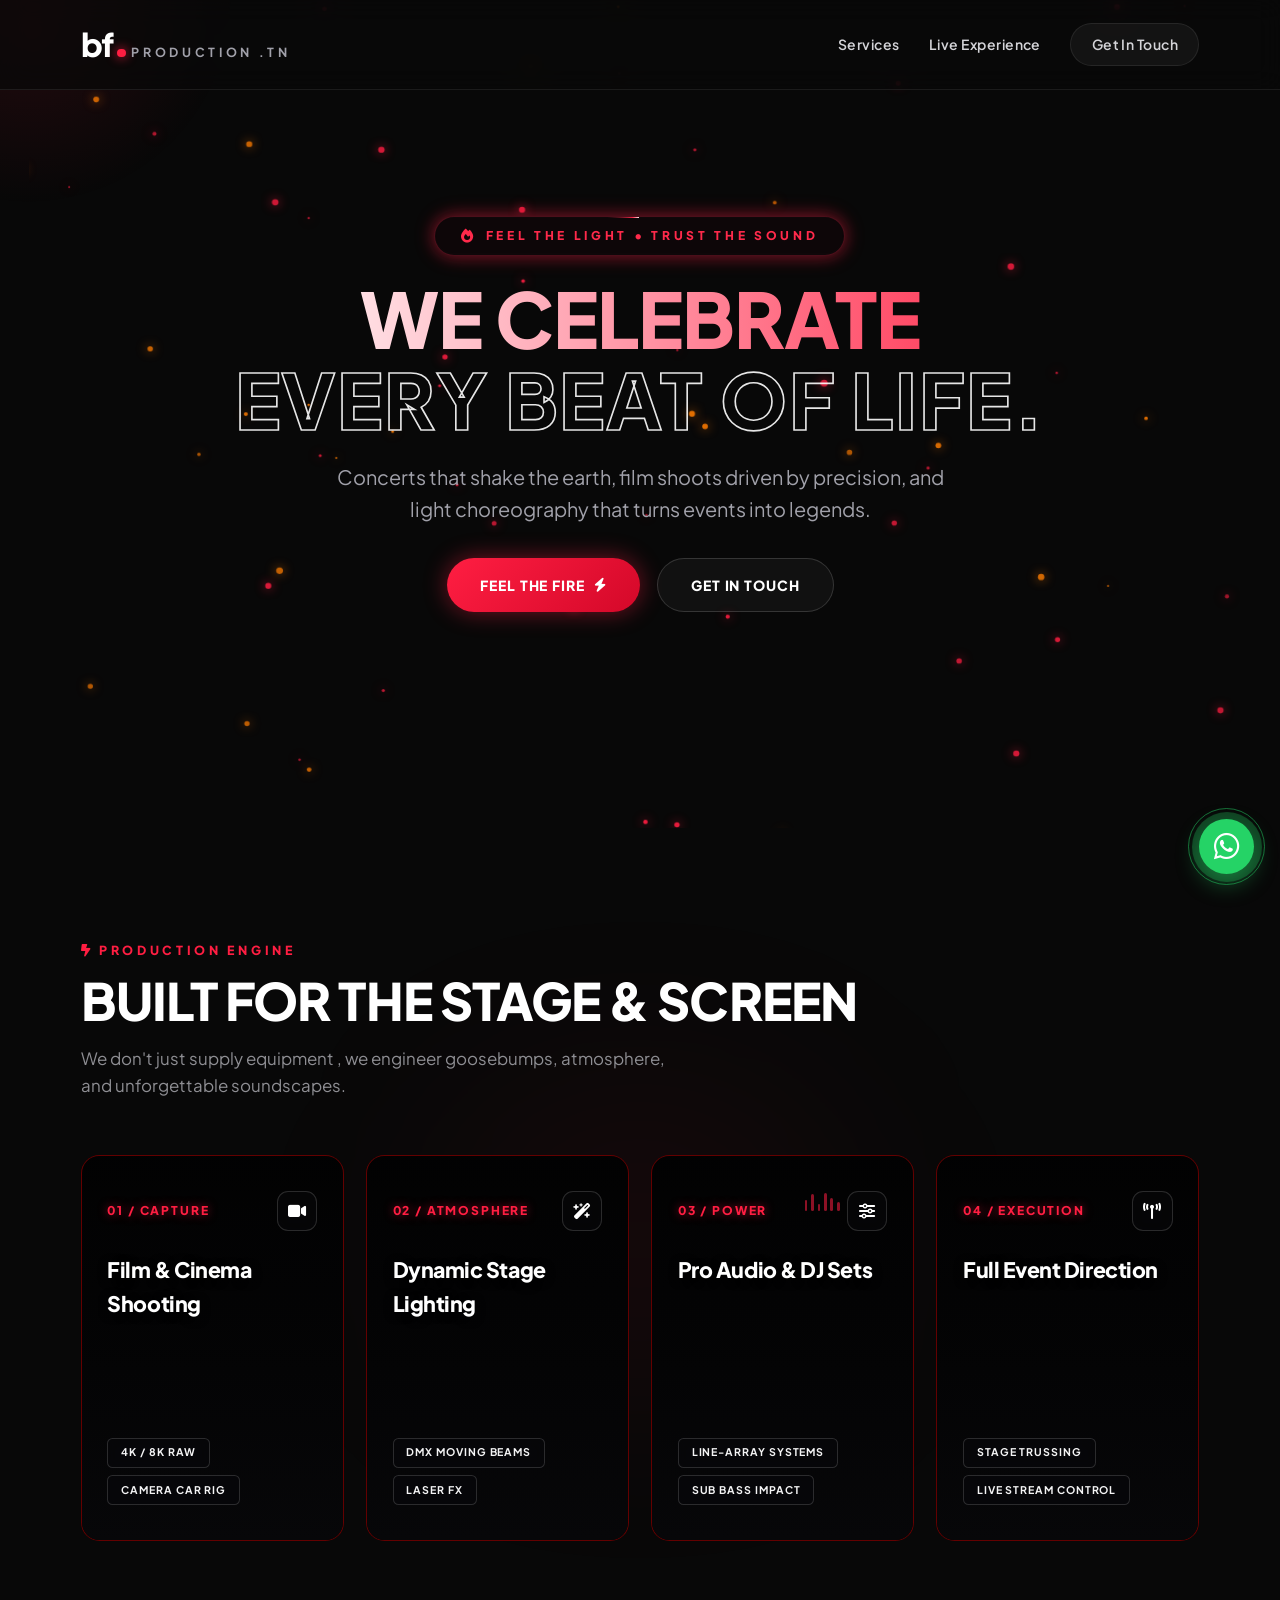
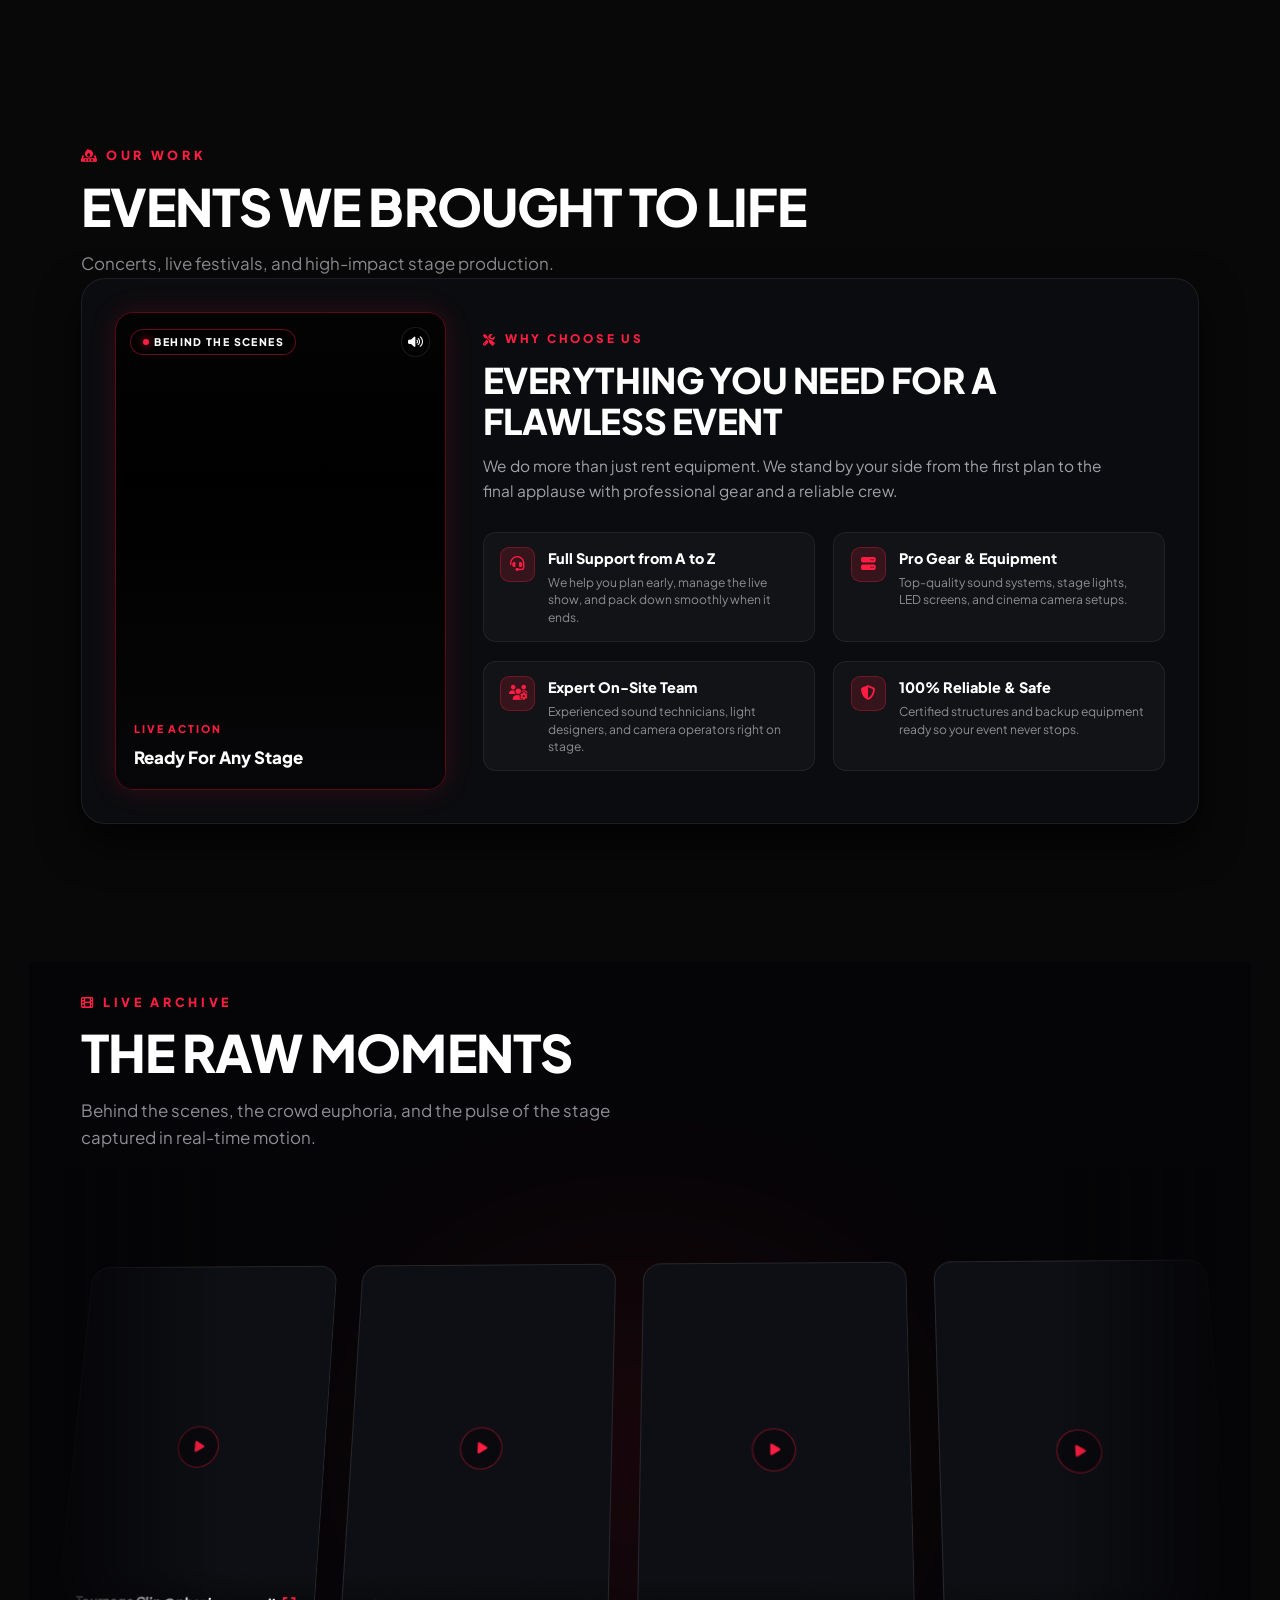
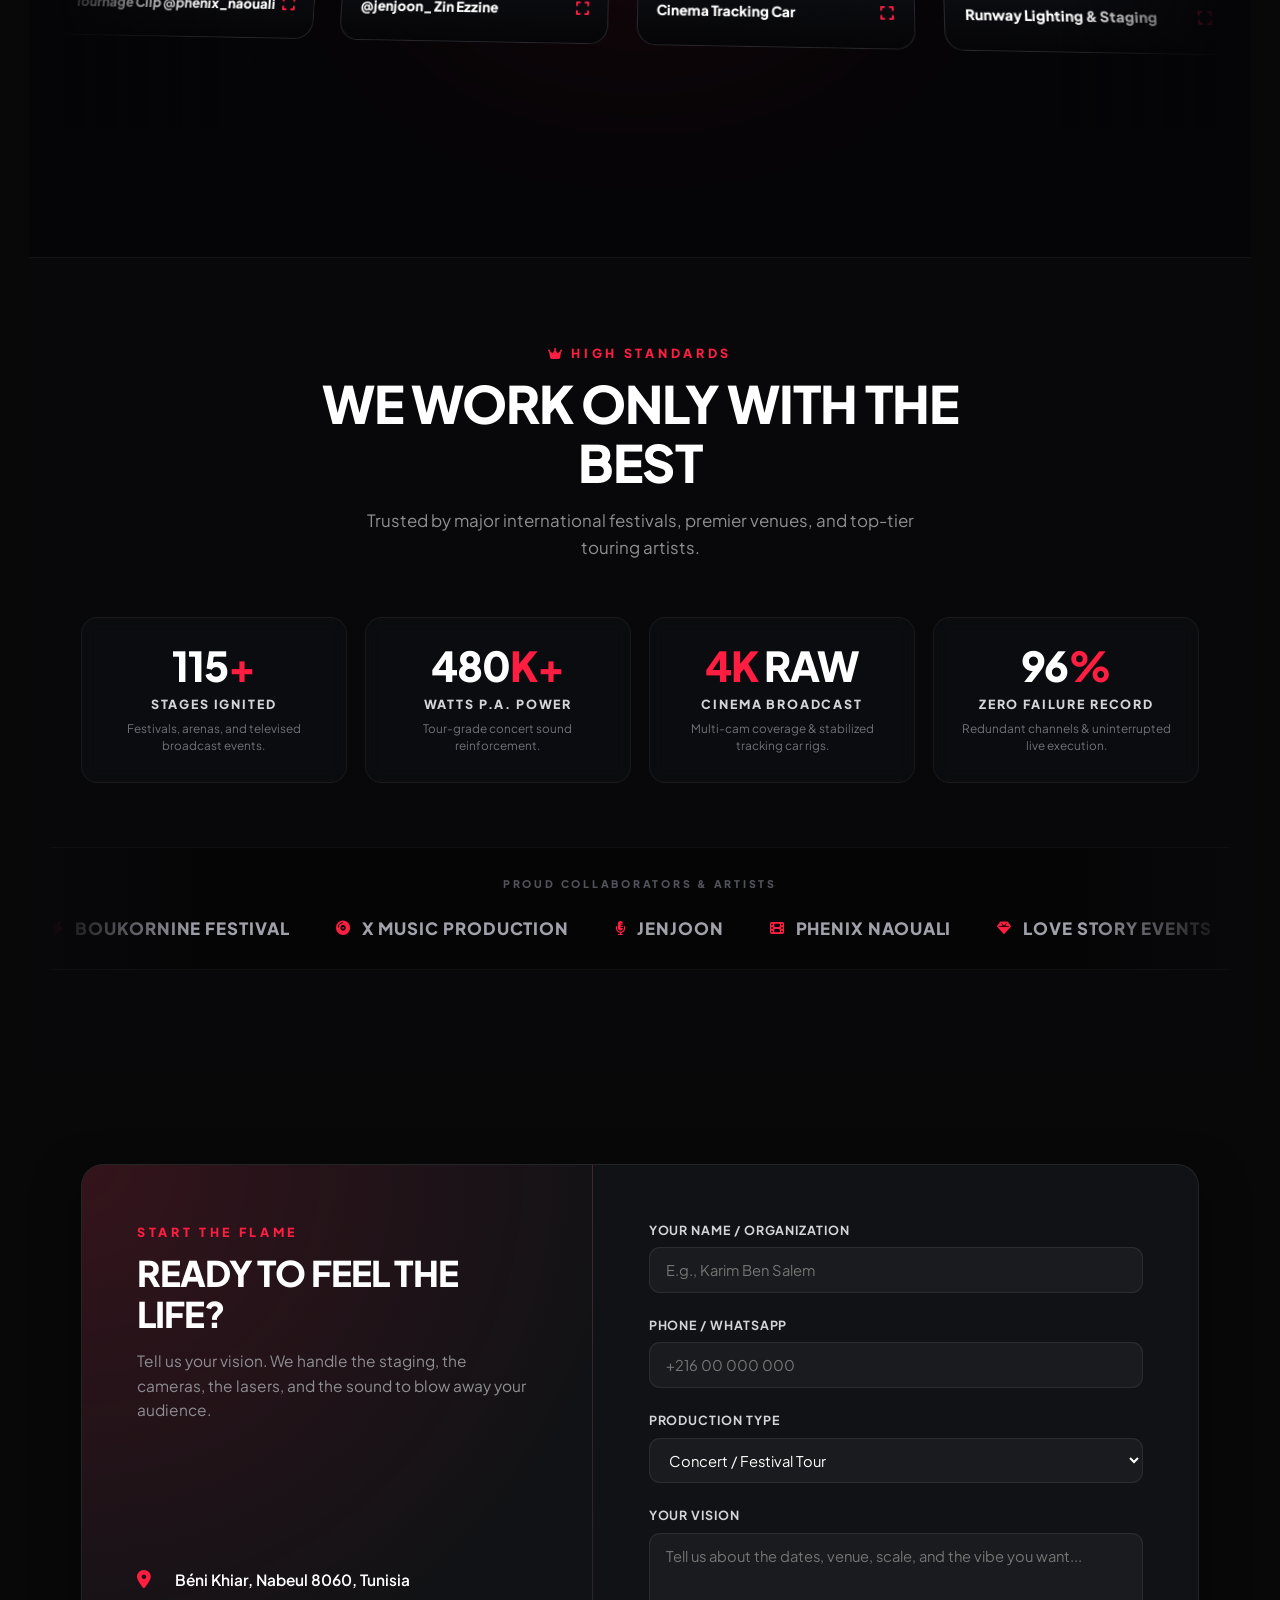
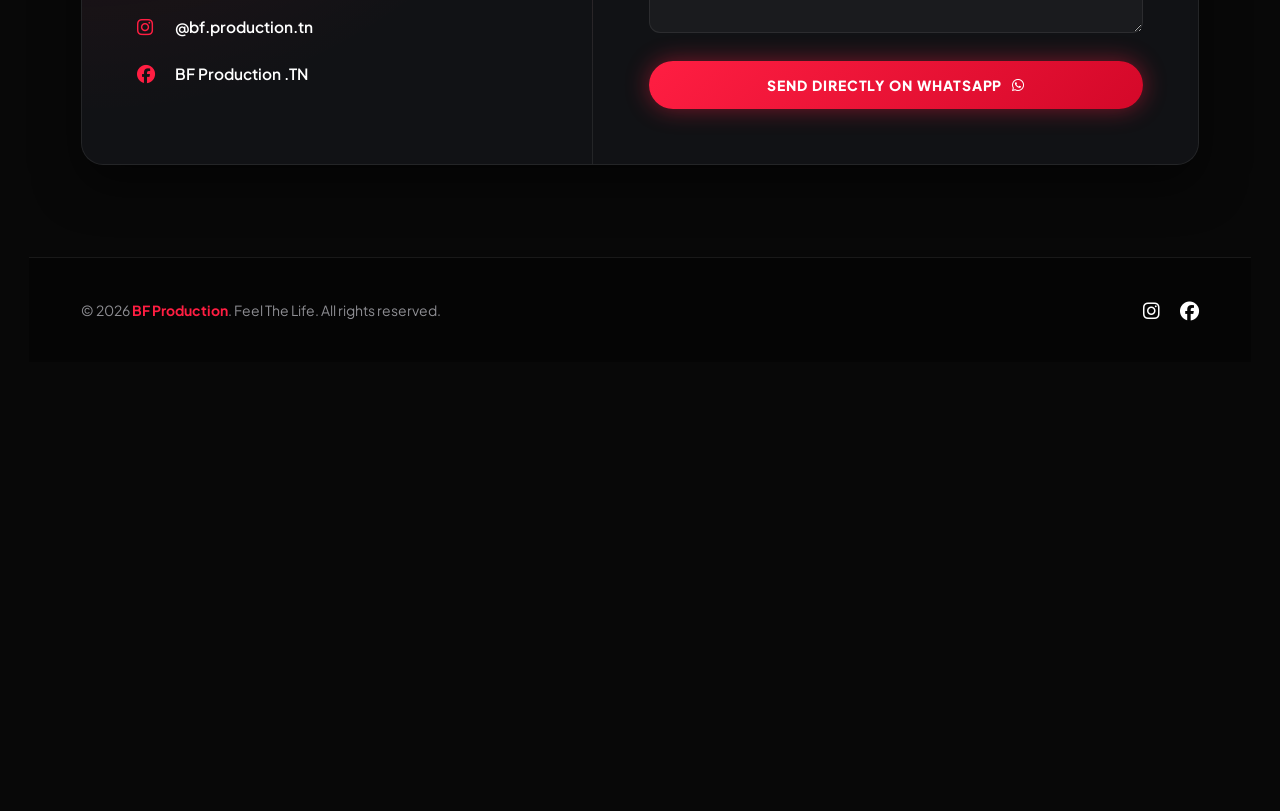
==== index.html @ 697f894f "first version" ====
<!DOCTYPE html>
<html lang="en">
<head>
  <meta charset="UTF-8">
  <meta name="viewport" content="width=device-width, initial-scale=1.0">
  <title>BF Production | Feel The Life</title>
  
  <link rel="preconnect" href="https://fonts.googleapis.com">
  <link rel="preconnect" href="https://fonts.gstatic.com" crossorigin>
  <link href="https://fonts.googleapis.com/css2?family=Plus+Jakarta+Sans:ital,wght@0,400;0,700;0,900;1,900&display=swap" rel="stylesheet">
  <link rel="stylesheet" href="https://cdnjs.cloudflare.com/ajax/libs/font-awesome/6.5.0/css/all.min.css">

  <link rel="stylesheet" href="css/base.css">
  <link rel="stylesheet" href="css/hero.css">
  <link rel="stylesheet" href="css/services.css">
  <link rel="stylesheet" href="css/album.css"> <link rel="stylesheet" href="css/portfolio.css">
  <link rel="stylesheet" href="css/contact.css">
  <link rel="stylesheet" href="css/partners.css">
</head>
<body>

  <div class="cursor-glow" id="cursorGlow"></div>

  <div data-include="components/navbar.html"></div>
  <div data-include="components/hero.html"></div>
  <div data-include="components/services.html"></div>
 <div data-include="components/portfolio.html"></div>
 <div data-include="components/album.html"></div>
 <div data-include="components/partners.html"></div>
  <div data-include="components/contact.html"></div>
  <div data-include="components/footer.html"></div>
<!-- Floating WhatsApp Quick Connect -->
  <a href="https://wa.me/21622028028?text=Hello%20BF%20Production,%20I%20would%20like%20to%20inquire%20about%20booking%20an%20event." 
     class="whatsapp-float" 
     target="_blank" 
     rel="noopener noreferrer"
     aria-label="Chat on WhatsApp">
    <div class="whatsapp-ring"></div>
    <i class="fa-brands fa-whatsapp"></i>
    <span class="whatsapp-tooltip">Chat with us</span>
  </a>

  <script src="js/effects.js"></script>
  <script src="js/filter.js"></script>
  <script src="js/contact.js"></script>
  <script src="js/include.js"></script>

  
</body>
</html>
---- css/base.css ----
:root {
  --primary-red: #ff1e42;
  --primary-red-glow: rgba(255, 30, 66, 0.45);
  --bg-deep-black: #080808;
  --bg-card: #111215;
  --text-white: #ffffff;
  --text-muted: #8e8e93;
  --border-glass: rgba(255, 255, 255, 0.08);
  --font-main: 'Plus Jakarta Sans', sans-serif;
}

* {
  margin: 0;
  padding: 0;
  box-sizing: border-box;
  font-family: var(--font-main);
}

html {
  scroll-behavior: smooth;
  background-color: var(--bg-deep-black);
}

body {
  background-color: var(--bg-deep-black);
  color: var(--text-white);
  line-height: 1.6;
  overflow-x: hidden;
  padding-left: 32px;
  padding-right: 32px;

  /* Global Zoom Out (Adjust between 0.90 and 0.95 to taste) */
  zoom: 92%;
  transform-origin: top center;
}

/* Custom Scrollbar */
::-webkit-scrollbar {
  width: 6px;
}
::-webkit-scrollbar-track {
  background: #080808;
}
::-webkit-scrollbar-thumb {
  background: var(--primary-red);
  border-radius: 4px;
}

.container {
  max-width: 1280px;
  margin: 0 auto;
  padding: 0 32px;
}

.section {
  padding: 100px 0;
  position: relative;
}

.section-tag {
  display: inline-block;
  font-size: 0.85rem;
  letter-spacing: 4px;
  text-transform: uppercase;
  color: var(--primary-red);
  font-weight: 800;
  margin-bottom: 12px;
}

.section-title {
  font-size: clamp(2.2rem, 5vw, 3.5rem);
  font-weight: 800;
  letter-spacing: -1px;
  line-height: 1.15;
  margin-bottom: 16px;
}

.section-subtitle {
  color: var(--text-muted);
  font-size: 1.15rem;
  max-width: 650px;
}

/* Navbar */
.navbar {
  position: fixed;
  top: 0;
  left: 0;
  width: 100%;
  padding: 20px 0;
  z-index: 1000;
  background: rgba(8, 8, 8, 0.75);
  backdrop-filter: blur(14px);
  border-bottom: 1px solid var(--border-glass);
  transition: all 0.3s ease;
}

.nav-container {
  max-width: 1280px;
  margin: 0 auto;
  padding: 0 32px;
  display: flex;
  justify-content: space-between;
  align-items: center;
}

.brand {
  text-decoration: none;
  display: flex;
  align-items: baseline;
  gap: 6px;
}

.logo-bf {
  font-size: 2.2rem;
  font-weight: 900;
  color: #fff;
  letter-spacing: -2px;
}

.logo-dot {
  width: 9px;
  height: 9px;
  background-color: var(--primary-red);
  border-radius: 50%;
  display: inline-block;
  box-shadow: 0 0 12px var(--primary-red);
}

.logo-text {
  font-size: 0.85rem;
  font-weight: 700;
  letter-spacing: 4px;
  color: #a1a1aa;
}

.nav-links {
  display: flex;
  align-items: center;
  gap: 32px;
}

.nav-links a {
  text-decoration: none;
  color: #d4d4d8;
  font-weight: 600;
  font-size: 0.95rem;
  letter-spacing: 0.5px;
  transition: color 0.3s;
}

.nav-links a:hover {
  color: var(--primary-red);
}

.btn-nav {
  padding: 10px 22px;
  border: 1px solid var(--border-glass);
  border-radius: 50px;
  background: rgba(255, 255, 255, 0.05);
}

.btn-nav:hover {
  border-color: var(--primary-red);
  box-shadow: 0 0 15px var(--primary-red-glow);
}

/* Footer */
footer {
  border-top: 1px solid var(--border-glass);
  padding: 40px 0;
  background: #050505;
}

.footer-content {
  display: flex;
  justify-content: space-between;
  align-items: center;
  color: var(--text-muted);
  font-size: 0.95rem;
}

.footer-content p span {
  color: var(--primary-red);
  font-weight: 700;
}

.social-links a {
  color: #fff;
  font-size: 1.3rem;
  margin-left: 20px;
  transition: all 0.3s;
}

.social-links a:hover {
  color: var(--primary-red);
  transform: translateY(-2px);
}

/* Ambient Cursor Glow */
.cursor-glow {
  position: fixed;
  width: 450px;
  height: 450px;
  background: radial-gradient(circle, rgba(255, 30, 66, 0.12) 0%, transparent 70%);
  border-radius: 50%;
  pointer-events: none;
  transform: translate(-50%, -50%);
  z-index: 1;
  transition: opacity 0.3s ease;
}

/* Fire Text Gradient */
.fire-gradient-text {
  background: linear-gradient(135deg, #ffffff 20%, #ff2a4b 80%, #ff7b00 100%);
  -webkit-background-clip: text;
  -webkit-text-fill-color: transparent;
}

/* Mobile Hamburger Toggle */
.mobile-toggle {
  display: none;
  background: transparent;
  border: none;
  cursor: pointer;
  padding: 10px;
  flex-direction: column;
  justify-content: center;
  align-items: center;
  gap: 6px;
  z-index: 1200;
  position: relative;
}

.mobile-toggle span {
  display: block;
  width: 26px;
  height: 2px;
  background-color: #ffffff;
  border-radius: 2px;
  transition: transform 0.3s ease, opacity 0.2s ease, background-color 0.3s ease;
  pointer-events: none;
}

.mobile-toggle.active span:nth-child(1) {
  transform: translateY(8px) rotate(45deg);
  background-color: var(--primary-red);
}
.mobile-toggle.active span:nth-child(2) {
  opacity: 0;
}
.mobile-toggle.active span:nth-child(3) {
  transform: translateY(-8px) rotate(-45deg);
  background-color: var(--primary-red);
}

/* ============================================================
   MOBILE RESPONSIVENESS (<= 768px)
   ============================================================ */
@media (max-width: 768px) {
  body {
    zoom: 100%; /* Reset zoom on mobile to keep native touch precision */
    padding-left: 16px;
    padding-right: 16px;
  }

  .container,
  .nav-container {
    padding: 0 16px;
  }

  .cursor-glow {
    display: none;
  }

  .section {
    padding: 70px 0;
  }

  .section-title {
    font-size: 2rem;
  }

  .mobile-toggle {
    display: flex;
  }

  .navbar .nav-links {
    display: flex !important;
    position: fixed;
    top: 0;
    right: 0;
    width: 280px;
    height: 100vh;
    background: #090a0d;
    border-left: 1px solid rgba(255, 255, 255, 0.1);
    flex-direction: column;
    justify-content: center;
    align-items: center;
    gap: 32px;
    z-index: 1100;
    box-shadow: -15px 0 40px rgba(0, 0, 0, 0.9);
    transform: translateX(100%);
    transition: transform 0.35s cubic-bezier(0.16, 1, 0.3, 1);
    pointer-events: none;
  }

  .navbar .nav-links.open {
    transform: translateX(0) !important;
    pointer-events: auto;
  }

  .navbar .nav-links a {
    font-size: 1.25rem;
    font-weight: 700;
  }

  .footer-content {
    flex-direction: column;
    gap: 16px;
    text-align: center;
  }

  .social-links a {
    margin: 0 10px;
  }
}
/* ============================================================
   FLOATING WHATSAPP BUTTON WITH PULSE RING
   ============================================================ */
.whatsapp-float {
  position: fixed;
  bottom: 28px;
  right: 28px;
  width: 60px;
  height: 60px;
  background-color: #25d366;
  color: #ffffff;
  border-radius: 50%;
  display: flex;
  align-items: center;
  justify-content: center;
  font-size: 32px;
  box-shadow: 0 10px 25px rgba(37, 211, 102, 0.4);
  z-index: 999;
  text-decoration: none;
  transition: transform 0.3s cubic-bezier(0.16, 1, 0.3, 1),
              box-shadow 0.3s ease;
}

/* Semi-transparent dark green ring matching the image */
.whatsapp-float::before {
  content: '';
  position: absolute;
  inset: -8px;
  border-radius: 50%;
  background: rgba(37, 211, 102, 0.28);
  z-index: -1;
  transition: transform 0.3s ease;
}

/* Gentle animated pulse */
.whatsapp-ring {
  position: absolute;
  inset: -12px;
  border-radius: 50%;
  border: 2px solid rgba(37, 211, 102, 0.5);
  animation: waPulse 2s infinite ease-out;
  pointer-events: none;
}

@keyframes waPulse {
  0% {
    transform: scale(0.9);
    opacity: 0.8;
  }
  70% {
    transform: scale(1.3);
    opacity: 0;
  }
  100% {
    transform: scale(1.3);
    opacity: 0;
  }
}

/* Hover effects */
.whatsapp-float:hover {
  transform: scale(1.08) translateY(-3px);
  color: #ffffff;
  box-shadow: 0 14px 30px rgba(37, 211, 102, 0.55);
}

.whatsapp-float:hover::before {
  transform: scale(1.1);
  background: rgba(37, 211, 102, 0.35);
}

/* Tooltip on hover */
.whatsapp-tooltip {
  position: absolute;
  right: 72px;
  background: rgba(14, 15, 19, 0.9);
  color: #fff;
  padding: 6px 14px;
  border-radius: 8px;
  font-size: 0.8rem;
  font-weight: 700;
  letter-spacing: 0.5px;
  white-space: nowrap;
  pointer-events: none;
  opacity: 0;
  transform: translateX(10px);
  transition: all 0.25s ease;
  border: 1px solid rgba(255, 255, 255, 0.1);
  backdrop-filter: blur(8px);
}

.whatsapp-float:hover .whatsapp-tooltip {
  opacity: 1;
  transform: translateX(0);
}

/* Mobile positioning */
@media (max-width: 768px) {
  .whatsapp-float {
    bottom: 20px;
    right: 20px;
    width: 54px;
    height: 54px;
    font-size: 28px;
  }

  .whatsapp-tooltip {
    display: none;
  }
}
---- css/hero.css ----
.hero {
  min-height: 100vh;
  position: relative;
  display: flex;
  flex-direction: column;
  align-items: center;
  justify-content: center;
  text-align: center;
  padding: 140px 24px 0;
  overflow: hidden;
  background: #080808;
}

/* Canvas overlay for interactive sparks */
#fireCanvas {
  position: absolute;
  top: 0;
  left: 0;
  width: 100%;
  height: 100%;
  z-index: 1;
  pointer-events: none;
}

.hero-content {
  position: relative;
  z-index: 2;
  max-width: 1000px;
}

.slogan-badge {
  display: inline-flex;
  align-items: center;
  gap: 10px;
  padding: 8px 24px;
  border-radius: 50px;
  background: rgba(255, 30, 66, 0.12);
  border: 1px solid rgba(255, 30, 66, 0.4);
  color: var(--primary-red);
  font-weight: 800;
  letter-spacing: 4px;
  font-size: 0.85rem;
  margin-bottom: 24px;
  text-transform: uppercase;
  animation: pulseFire 2s infinite alternate;
}

@keyframes pulseFire {
  0% { box-shadow: 0 0 10px rgba(255, 30, 66, 0.2); }
  100% { box-shadow: 0 0 25px rgba(255, 30, 66, 0.6); }
}

.hero h1 {
  font-size: clamp(2.4rem, 5.5vw, 4.8rem); /* scaled down from 6.5rem so longer phrases fit cleanly */
  font-weight: 900;
  line-height: 1.05;
  text-transform: uppercase;
  letter-spacing: -1px;
  margin-bottom: 24px;
}

.hero h1 .stroke-text {
  color: transparent;
  -webkit-text-stroke: 1.8px rgba(255, 255, 255, 0.8);
  display: block;
  letter-spacing: 2px;
}

.hero h1 .solid-text {
  color: #fff;
  display: block;
}

.hero p {
  font-size: clamp(1.1rem, 2vw, 1.35rem);
  color: #a1a1aa;
  max-width: 700px;
  margin: 0 auto 36px;
}

.hero-actions {
  display: flex;
  justify-content: center;
  gap: 18px;
  margin-bottom: 60px;
}

.btn {
  display: inline-flex;
  align-items: center;
  justify-content: center;
  gap: 10px;
  padding: 16px 36px;
  border-radius: 50px;
  font-weight: 800;
  font-size: 0.95rem;
  letter-spacing: 1px;
  text-transform: uppercase;
  text-decoration: none;
  cursor: pointer;
  border: none;
  transition: all 0.3s cubic-bezier(0.16, 1, 0.3, 1);
}

.btn-primary {
  background: linear-gradient(135deg, #ff1e42 0%, #d40829 100%);
  color: #fff;
  box-shadow: 0 0 25px rgba(255, 30, 66, 0.45);
}

.btn-primary:hover {
  transform: translateY(-4px) scale(1.02);
  box-shadow: 0 0 45px rgba(255, 30, 66, 0.85);
}

.btn-secondary {
  background: rgba(255, 255, 255, 0.04);
  color: #fff;
  border: 1px solid rgba(255, 255, 255, 0.15);
}

.btn-secondary:hover {
  border-color: #fff;
  background: rgba(255, 255, 255, 0.08);
}

/* Kinetic Scrolling Marquee Ticker */
.ticker-wrap {
  width: 100vw;
  overflow: hidden;
  background: #ff1e42;
  color: #fff;
  padding: 12px 0;
  font-weight: 900;
  letter-spacing: 3px;
  text-transform: uppercase;
  font-size: 0.9rem;
  z-index: 2;
  transform: rotate(-1.5deg) scale(1.04);
  box-shadow: 0 0 30px rgba(255, 30, 66, 0.5);
}

.ticker-move {
  display: inline-flex;
  white-space: nowrap;
  animation: ticker 14s linear infinite;
  gap: 30px;
}

@keyframes ticker {
  0% { transform: translate3d(0, 0, 0); }
  100% { transform: translate3d(-50%, 0, 0); }
}

/* Core Keyframe Animations */
@keyframes fireTextReveal {
  0% {
    opacity: 0;
    transform: translateY(40px) scale(0.96);
    filter: blur(12px) brightness(2);
  }
  60% {
    opacity: 1;
    filter: blur(0px) brightness(1.3);
  }
  100% {
    opacity: 1;
    transform: translateY(0) scale(1);
    filter: blur(0px) brightness(1);
  }
}

@keyframes badgeIgnite {
  0% {
    opacity: 0;
    transform: scale(0.7);
    filter: drop-shadow(0 0 0 transparent);
  }
  50% {
    filter: drop-shadow(0 0 25px #ff1e42);
  }
  100% {
    opacity: 1;
    transform: scale(1);
    filter: drop-shadow(0 0 10px rgba(255, 30, 66, 0.4));
  }
}

@keyframes subTextReveal {
  0% {
    opacity: 0;
    transform: translateY(25px);
  }
  100% {
    opacity: 1;
    transform: translateY(0);
  }
}

@keyframes buttonBurst {
  0% {
    opacity: 0;
    transform: scale(0.85);
  }
  100% {
    opacity: 1;
    transform: scale(1);
  }
}

/* Shimmer Light Sweeping Across Text Continuously */
@keyframes flameShimmer {
  0% { background-position: 0% 50%; }
  100% { background-position: 200% 50%; }
}

/* Staged Animation Classes (Hero Elements) */
.slogan-badge {
  opacity: 0;
  animation: badgeIgnite 0.8s cubic-bezier(0.16, 1, 0.3, 1) forwards 0.2s;
}

.hero h1 .solid-text {
  opacity: 0;
  animation: fireTextReveal 1s cubic-bezier(0.16, 1, 0.3, 1) forwards 0.4s;
  background: linear-gradient(90deg, #ffffff 0%, #ff2a4b 50%, #ffffff 100%);
  background-size: 200% auto;
  -webkit-background-clip: text;
  -webkit-text-fill-color: transparent;
  animation: fireTextReveal 1s cubic-bezier(0.16, 1, 0.3, 1) forwards 0.4s,
             flameShimmer 6s linear infinite 1.4s;
}

.hero h1 .stroke-text {
  opacity: 0;
  animation: fireTextReveal 1s cubic-bezier(0.16, 1, 0.3, 1) forwards 0.65s;
}

.hero p {
  opacity: 0;
  animation: subTextReveal 0.9s cubic-bezier(0.16, 1, 0.3, 1) forwards 0.9s;
}

.hero-actions {
  opacity: 0;
  animation: buttonBurst 0.8s cubic-bezier(0.16, 1, 0.3, 1) forwards 1.1s;
}
/* Laser Reveal Animation (Left to Right Wipe) */
@keyframes laserWriteReveal {
  0% {
    clip-path: polygon(0 0, 0 0, 0 100%, 0% 100%);
    opacity: 0;
    filter: drop-shadow(-10px 0 15px rgba(255, 30, 66, 0.9));
  }
  30% {
    opacity: 1;
  }
  100% {
    clip-path: polygon(0 0, 100% 0, 100% 100%, 0 100%);
    opacity: 1;
    filter: drop-shadow(0 0 0 transparent);
  }
}

/* Secondary subtle pulse once written */
@keyframes fireStrokeGlow {
  0%, 100% {
    filter: drop-shadow(0 0 0 transparent);
  }
  50% {
    filter: drop-shadow(0 0 12px rgba(255, 30, 66, 0.4));
  }
}

/* Base Headline Setup */
.hero h1 {
  font-size: clamp(2.8rem, 6.5vw, 5.2rem);
  font-weight: 900;
  line-height: 1.05;
  text-transform: uppercase;
  letter-spacing: -1px;
  margin-bottom: 24px;
}

/* Line 1: "WE CELEBRATE" writing left to right */
.hero h1 .solid-text {
  display: block;
  color: #fff;
  white-space: nowrap;
  clip-path: polygon(0 0, 0 0, 0 100%, 0% 100%);
  opacity: 0;
  animation: laserWriteReveal 1.2s cubic-bezier(0.25, 1, 0.5, 1) forwards 0.3s;
}

/* Line 2: "EVERY BEAT OF LIFE." writing left to right right after */
.hero h1 .stroke-text {
  display: block;
  color: transparent;
  -webkit-text-stroke: 1.8px rgba(255, 255, 255, 0.9);
  letter-spacing: 2px;
  white-space: nowrap;
  clip-path: polygon(0 0, 0 0, 0 100%, 0% 100%);
  opacity: 0;
  animation: laserWriteReveal 1.4s cubic-bezier(0.25, 1, 0.5, 1) forwards 0.9s,
             fireStrokeGlow 4s ease-in-out infinite 2.4s;
}

/* Subtext fades in smoothly after writing completes */
.hero p {
  opacity: 0;
  animation: subTextReveal 0.8s ease forwards 1.8s;
}

/* Buttons snap in at the end */
.hero-actions {
  opacity: 0;
  animation: buttonBurst 0.6s cubic-bezier(0.16, 1, 0.3, 1) forwards 2.1s;
}

@keyframes subTextReveal {
  0% {
    opacity: 0;
    transform: translateY(20px);
  }
  100% {
    opacity: 1;
    transform: translateY(0);
  }
}

@keyframes buttonBurst {
  0% {
    opacity: 0;
    transform: scale(0.9);
  }
  100% {
    opacity: 1;
    transform: scale(1);
  }
}
.slogan-badge {
  position: relative;
  display: inline-flex;
  align-items: center;
  gap: 10px;
  padding: 10px 28px;
  border-radius: 50px;
  background: #0f0709;
  color: #ff2a4b;
  font-weight: 800;
  letter-spacing: 4px;
  font-size: 0.82rem;
  margin-bottom: 24px;
  text-transform: uppercase;
  overflow: hidden;
  border: 1px solid rgba(255, 42, 75, 0.25);
  box-shadow: 0 0 20px rgba(255, 42, 75, 0.15);
  transition: all 0.3s ease;
}

/* Subtle glowing laser running along the perimeter */
.slogan-badge::before {
  content: '';
  position: absolute;
  top: -50%;
  left: -50%;
  width: 200%;
  height: 200%;
  background: conic-gradient(
    transparent 0deg,
    transparent 300deg,
    #ff2a4b 340deg,
    #ffffff 360deg
  );
  animation: laserLoop 4s linear infinite;
  z-index: 1;
}

/* Inner dark mask keeping the text crisp */
.slogan-badge::after {
  content: '';
  position: absolute;
  inset: 1.5px;
  background: #0d0608;
  border-radius: 50px;
  z-index: 2;
}

/* Keep text & icon on top of the border effect */
.slogan-badge i,
.slogan-badge span {
  position: relative;
  z-index: 3;
}

.slogan-badge i {
  color: #ff2a4b;
  font-size: 0.95rem;
}

.slogan-badge:hover {
  border-color: rgba(255, 42, 75, 0.6);
  box-shadow: 0 0 25px rgba(255, 42, 75, 0.35);
}

@keyframes laserLoop {
  0% { transform: rotate(0deg); }
  100% { transform: rotate(360deg); }
}
@media (max-width: 768px) {
  .hero {
    padding: 120px 16px 60px;
    min-height: auto;
  }

  .slogan-badge {
    padding: 8px 20px;
    font-size: 0.75rem;
    letter-spacing: 3px;
  }

  .hero h1 {
    font-size: clamp(2rem, 9vw, 3rem);
    line-height: 1.1;
    margin-bottom: 18px;
  }

  /* Allow text to wrap cleanly on narrow screens */
  .hero h1 .solid-text,
  .hero h1 .stroke-text {
    white-space: normal;
  }

  .hero h1 .stroke-text {
    -webkit-text-stroke: 1.2px rgba(255, 255, 255, 0.9);
    letter-spacing: 1px;
  }

  .hero p {
    font-size: 1rem;
    line-height: 1.5;
    margin-bottom: 28px;
  }

  .hero-actions {
    flex-direction: column;
    width: 100%;
    gap: 12px;
  }

  .hero-actions .btn {
    width: 100%;
    padding: 14px 20px;
  }
}
/* Hero Container Settings */
.hero {
  min-height: 100vh;
  position: relative;
  display: flex;
  flex-direction: column;
  align-items: center;
  justify-content: center;
  text-align: center;
  padding: 140px 24px 80px;
  overflow: hidden;
  background-color: #080808;
}

/* 1. Video Container (Behind Everything) */
.hero-video-wrapper {
  position: absolute;
  top: 0;
  left: 0;
  width: 100%;
  height: 100%;
  overflow: hidden;
  z-index: 0;
  pointer-events: none;
}

.hero-bg-video {
  width: 100%;
  height: 100%;
  object-fit: cover;
  opacity: 0.28; /* Adjust between 0.20 and 0.35 for the right mood */
  filter: contrast(1.15) brightness(0.9);
}

/* 2. Gradient Shade Layer (Blends the video edges seamlessly into the black site) */
.hero-video-overlay {
  position: absolute;
  inset: 0;
  background: radial-gradient(
    circle at center,
    rgba(8, 8, 8, 0.4) 0%,
    rgba(8, 8, 8, 0.85) 75%,
    #080808 100%
  );
  z-index: 1;
}

/* 3. Floating Sparks Canvas (On top of video, below text) */
#fireCanvas {
  position: absolute;
  top: 0;
  left: 0;
  width: 100%;
  height: 100%;
  z-index: 2;
  pointer-events: none;
}

/* 4. Text & Buttons (Topmost layer) */
.hero-content {
  position: relative;
  z-index: 3;
  max-width: 1000px;
}
---- css/services.css ----
/* ============================================================
   SERVICES SECTION (BUILT FOR THE STAGE & SCREEN)
   ============================================================ */
.services {
  background: #080808;
  position: relative;
  overflow: hidden;
  padding: 120px 0;
}

/* Ambient Stage Red Glow in Background */
.services-ambient-glow {
  position: absolute;
  top: 50%;
  left: 50%;
  width: 800px;
  height: 400px;
  background: radial-gradient(circle, rgba(255, 30, 66, 0.08) 0%, transparent 70%);
  transform: translate(-50%, -50%);
  pointer-events: none;
  filter: blur(100px);
  z-index: 0;
}

.services-header {
  position: relative;
  z-index: 1;
  margin-bottom: 60px;
}

/* Responsive Grid */
.services-grid {
  display: grid;
  grid-template-columns: repeat(auto-fit, minmax(280px, 1fr));
  gap: 24px;
  position: relative;
  z-index: 1;
}

/* ============================================================
   CARD SETUP & STAGED SCROLL IGNITION
   ============================================================ */
.service-card {
  position: relative;
  background: #000;
  border: 1px solid rgba(106, 1, 1, 0.942);
  border-radius: 20px;
  overflow: hidden;
  min-height: 420px;
  display: flex;
  opacity: 0;
  transform: translateY(50px) scale(0.95);
  filter: blur(8px);
  transition: opacity 0.8s cubic-bezier(0.16, 1, 0.3, 1),
              transform 0.8s cubic-bezier(0.16, 1, 0.3, 1),
              filter 0.8s cubic-bezier(0.16, 1, 0.3, 1),
              border-color 0.35s ease,
              box-shadow 0.35s ease;
}

/* Ignited State (Triggered by Scroll in effects.js) */
.service-card.ignited {
  opacity: 1;
  transform: translateY(0) scale(1);
  filter: blur(0px);
}

.services-grid .service-card:nth-child(1) { transition-delay: 0.1s; }
.services-grid .service-card:nth-child(2) { transition-delay: 0.25s; }
.services-grid .service-card:nth-child(3) { transition-delay: 0.4s; }
.services-grid .service-card:nth-child(4) { transition-delay: 0.55s; }

.service-card.ignited::after {
  content: '';
  position: absolute;
  inset: 0;
  border-radius: 20px;
  box-shadow: inset 0 0 35px rgba(255, 30, 66, 0.4);
  opacity: 0;
  animation: ignitionFlash 0.9s ease-out;
  pointer-events: none;
}

@keyframes ignitionFlash {
  0% { opacity: 1; }
  100% { opacity: 0; }
}

/* ============================================================
   VIDEO BACKGROUND LAYER (HIGH VISIBILITY)
   ============================================================ */
.card-bg-video {
  position: absolute;
  top: 0;
  left: 0;
  width: 100%;
  height: 100%;
  object-fit: cover;
  opacity: 0.82; /* Very clear & visible by default */
  filter: contrast(1.1) brightness(0.95);
  pointer-events: none;
  z-index: 0;
  transition: transform 0.6s cubic-bezier(0.16, 1, 0.3, 1), 
              opacity 0.4s ease, 
              filter 0.4s ease;
}

/* Soft Dark Vignette (Protects Text Readability) */
.card-gradient-overlay {
  position: absolute;
  inset: 0;
  background: linear-gradient(
    180deg, 
    rgba(8, 8, 10, 0.2) 0%, 
    rgba(8, 8, 10, 0.45) 50%, 
    rgba(8, 8, 10, 0.88) 100%
  );
  z-index: 1;
  pointer-events: none;
}

/* Mouse Torch Spotlight */
.service-card::before {
  content: '';
  position: absolute;
  inset: 0;
  border-radius: 20px;
  background: radial-gradient(
    600px circle at var(--mouse-x, 50%) var(--mouse-y, 50%),
    rgba(255, 30, 66, 0.25),
    transparent 45%
  );
  opacity: 0;
  transition: opacity 0.3s ease;
  pointer-events: none;
  z-index: 2;
}

.service-card:hover::before {
  opacity: 1;
}

/* Card Hover Ignition */
.service-card:hover {
  transform: translateY(-8px);
  border-color: rgba(255, 30, 66, 0.7);
  box-shadow: 0 20px 40px rgba(0, 0, 0, 0.85), 0 0 30px rgba(255, 30, 66, 0.3);
}

.service-card:hover .card-bg-video {
  opacity: 1;
  filter: contrast(1.15) brightness(1.05);
  transform: scale(1.08);
}

/* ============================================================
   CONTENT & TYPOGRAPHY
   ============================================================ */
.service-content {
  position: relative;
  z-index: 3;
  padding: 38px 28px;
  display: flex;
  flex-direction: column;
  justify-content: space-between;
  width: 100%;
}

.service-top {
  display: flex;
  justify-content: space-between;
  align-items: center;
  margin-bottom: 24px;
}

.service-num {
  font-size: 0.82rem;
  font-weight: 800;
  letter-spacing: 2px;
  color: var(--primary-red);
  text-shadow: 0 0 10px rgba(255, 30, 66, 0.6);
}

.service-icon {
  width: 44px;
  height: 44px;
  border-radius: 12px;
  background: rgba(8, 8, 10, 0.65);
  border: 1px solid rgba(255, 255, 255, 0.15);
  display: flex;
  align-items: center;
  justify-content: center;
  color: #fff;
  font-size: 1.1rem;
  backdrop-filter: blur(8px);
  transition: all 0.3s ease;
}

.service-card:hover .service-icon {
  background: var(--primary-red);
  color: #fff;
  box-shadow: 0 0 18px rgba(255, 30, 66, 0.75);
  transform: rotate(6deg) scale(1.08);
}

.service-card h3 {
  font-size: 1.45rem;
  font-weight: 800;
  margin-bottom: 14px;
  color: #fff;
  letter-spacing: -0.5px;
  text-shadow: 0 2px 10px rgba(0, 0, 0, 0.9);
}

.service-card p {
  color: #f4f4f5;
  font-size: 0.95rem;
  line-height: 1.65;
  margin-bottom: 28px;
  text-shadow: 0 1px 8px rgba(0, 0, 0, 0.95);
}

.service-footer {
  display: flex;
  flex-wrap: wrap;
  gap: 8px;
  margin-top: auto;
}

.spec-tag {
  font-size: 0.72rem;
  font-weight: 700;
  text-transform: uppercase;
  letter-spacing: 1px;
  padding: 6px 14px;
  border-radius: 6px;
  background: rgba(8, 8, 10, 0.7);
  border: 1px solid rgba(255, 255, 255, 0.15);
  color: #f4f4f5;
  backdrop-filter: blur(6px);
}

/* ============================================================
   MICRO FX PER CARD
   ============================================================ */

/* Card 01: Viewfinder */
.viewfinder-corner {
  position: absolute;
  width: 14px;
  height: 14px;
  border-color: rgba(255, 30, 66, 0.85);
  opacity: 0;
  transition: all 0.3s ease;
  pointer-events: none;
  z-index: 2;
}
.viewfinder-corner.top-left { top: 12px; left: 12px; border-top: 2px solid; border-left: 2px solid; }
.viewfinder-corner.top-right { top: 12px; right: 12px; border-top: 2px solid; border-right: 2px solid; }
.viewfinder-corner.bottom-left { bottom: 12px; left: 12px; border-bottom: 2px solid; border-left: 2px solid; }
.viewfinder-corner.bottom-right { bottom: 12px; right: 12px; border-bottom: 2px solid; border-right: 2px solid; }

.service-card:hover .viewfinder-corner {
  opacity: 1;
  transform: scale(1.1);
}

/* Card 02: Laser Scanner */
.laser-scanner {
  position: absolute;
  top: 0;
  left: -150%;
  width: 100%;
  height: 100%;
  background: linear-gradient(
    90deg,
    transparent,
    rgba(255, 30, 66, 0.25),
    rgba(255, 255, 255, 0.4),
    transparent
  );
  transform: skewX(-25deg);
  pointer-events: none;
  opacity: 0;
  z-index: 2;
}

.service-card:hover .laser-scanner {
  opacity: 1;
  animation: laserScan 1.6s ease-in-out infinite;
}

@keyframes laserScan {
  0% { left: -150%; }
  100% { left: 150%; }
}

/* Card 03: Equalizer */
.soundwave-anim {
  display: flex;
  align-items: flex-end;
  gap: 4px;
  height: 20px;
  position: absolute;
  top: 40px;
  right: 80px;
  opacity: 0.55;
  transition: opacity 0.3s;
  z-index: 3;
}

.service-card:hover .soundwave-anim {
  opacity: 1;
}

.soundwave-anim span {
  display: block;
  width: 3px;
  background: var(--primary-red);
  border-radius: 2px;
  height: 5px;
  animation: equalizerBounce 1.2s infinite ease-in-out;
}

.soundwave-anim span:nth-child(1) { animation-duration: 0.8s; height: 12px; }
.soundwave-anim span:nth-child(2) { animation-duration: 1.1s; height: 18px; }
.soundwave-anim span:nth-child(3) { animation-duration: 0.7s; height: 8px; }
.soundwave-anim span:nth-child(4) { animation-duration: 1.3s; height: 20px; }
.soundwave-anim span:nth-child(5) { animation-duration: 0.9s; height: 14px; }
.soundwave-anim span:nth-child(6) { animation-duration: 1.0s; height: 10px; }

@keyframes equalizerBounce {
  0%, 100% { transform: scaleY(0.3); }
  50% { transform: scaleY(1.4); }
}

/* ============================================================
   MOBILE RESPONSIVENESS
   ============================================================ */
@media (max-width: 768px) {
  .services {
    padding: 70px 0;
  }
  .services-grid {
    grid-template-columns: 1fr;
  }
  .service-card {
    min-height: 380px;
  }
  .service-content {
    padding: 30px 22px;
  }
}
---- css/album.css ----
/* ============================================================
   ISOMETRIC 35MM CINEMA STRIP
   ============================================================ */
.album {
  background: #050507;
  padding: 30px 0 140px;
  position: relative;
  overflow: hidden;
}

/* Ambient Backlight */
.album-stage-glow {
  position: absolute;
  top: 55%;
  left: 50%;
  transform: translate(-50%, -50%);
  width: 900px;
  height: 450px;
  background: radial-gradient(circle, rgba(255, 30, 66, 0.12) 0%, transparent 70%);
  filter: blur(120px);
  pointer-events: none;
  z-index: 0;
}

.album-header {
  position: relative;
  z-index: 2;
  margin-bottom: 20px;
}

/* 3D Viewport Setup */
.album-viewport {
  position: relative;
  width: 100vw;
  margin-left: calc(-50vw + 50%);
  perspective: 1200px;
  perspective-origin: center center;
  overflow: hidden;
  padding: 40px 0;
}

/* 35mm Film Perforations */
.film-perforations {
  width: 100%;
  height: 22px;
  overflow: hidden;
  position: relative;
  z-index: 3;
  opacity: 0.35;
}

.film-perforations.top {
  margin-bottom: 12px;
}

.film-perforations.bottom {
  margin-top: 12px;
}

.sprocket-track {
  width: 200%;
  height: 100%;
  background-image: repeating-linear-gradient(
    90deg,
    transparent,
    transparent 16px,
    #ffffff 16px,
    #ffffff 32px
  );
  mask-image: repeating-linear-gradient(
    90deg,
    black,
    black 16px,
    transparent 16px,
    transparent 32px
  );
  animation: sprocketSlide 18s linear infinite;
}

@keyframes sprocketSlide {
  0% { transform: translateX(0); }
  100% { transform: translateX(-50%); }
}

/* Ambient Vignette Gradients */
.album-viewport::before,
.album-viewport::after {
  content: '';
  position: absolute;
  top: 0;
  width: 180px;
  height: 100%;
  z-index: 4;
  pointer-events: none;
}

.album-viewport::before {
  left: 0;
  background: linear-gradient(90deg, #050507 0%, transparent 100%);
}

.album-viewport::after {
  right: 0;
  background: linear-gradient(-90deg, #050507 0%, transparent 100%);
}

/* The Animated 3D Isometric Film Strip */
.album-reel-wrapper {
  transform-style: preserve-3d;
  transform: rotateX(10deg) rotateY(-4deg) rotateZ(1deg);
  transition: transform 0.8s cubic-bezier(0.16, 1, 0.3, 1);
  padding: 20px 0;
}

/* Hovering any part of the deck levels the 3D angle back to straight-on */
.album-viewport:hover .album-reel-wrapper {
  transform: rotateX(0deg) rotateY(0deg) rotateZ(0deg);
}

.album-reel {
  display: flex;
  gap: 30px;
  width: max-content;
  animation: cinemaGlide 40s linear infinite;
  transform-style: preserve-3d;
}

/* Slow down drift when user explores */
.album-reel:hover {
  animation-play-state: paused;
}

@keyframes cinemaGlide {
  0% { transform: translateX(0); }
  100% { transform: translateX(-50%); }
}

/* Video Frame Card */
.album-frame {
  position: relative;
  width: 290px;
  height: 420px;
  border-radius: 20px;
  overflow: hidden;
  background: #0e0f14;
  border: 1px solid rgba(255, 255, 255, 0.1);
  flex-shrink: 0;
  cursor: pointer;
  transform-style: preserve-3d;
  transform: translateZ(0);
  transition: transform 0.5s cubic-bezier(0.16, 1, 0.3, 1),
              border-color 0.4s ease,
              box-shadow 0.5s ease;
}

.album-frame .frame-video {
  width: 100%;
  height: 100%;
  object-fit: cover;
  filter: grayscale(40%) contrast(1.1) brightness(0.85);
  transition: transform 0.7s cubic-bezier(0.16, 1, 0.3, 1),
              filter 0.5s ease;
  pointer-events: none;
}

/* Neon Red Cine Lens Flare on Hover */
.frame-lens-flare {
  position: absolute;
  top: 0;
  left: -150%;
  width: 100%;
  height: 100%;
  background: linear-gradient(
    115deg,
    transparent 30%,
    rgba(255, 30, 66, 0.4) 50%,
    transparent 70%
  );
  transform: skewX(-20deg);
  pointer-events: none;
  z-index: 2;
  opacity: 0;
}

/* Card Hover State: Pops forward in Z-Space toward viewer */
.album-frame:hover {
  transform: translateY(-16px) translateZ(60px) scale(1.05);
  border-color: var(--primary-red);
  box-shadow: 0 30px 60px rgba(0, 0, 0, 0.95), 
              0 0 35px rgba(255, 30, 66, 0.45);
}

.album-frame:hover .frame-video {
  filter: grayscale(0%) contrast(1.15) brightness(1.05);
  transform: scale(1.08);
}

.album-frame:hover .frame-lens-flare {
  opacity: 1;
  animation: flareSwipe 1.1s ease-in-out forwards;
}

@keyframes flareSwipe {
  0% { left: -150%; }
  100% { left: 160%; }
}

/* Play Button */
.frame-play-btn {
  position: absolute;
  top: 50%;
  left: 50%;
  transform: translate(-50%, -50%) scale(0.9);
  width: 52px;
  height: 52px;
  border-radius: 50%;
  background: rgba(8, 8, 12, 0.75);
  backdrop-filter: blur(10px);
  border: 1px solid rgba(255, 30, 66, 0.5);
  color: #fff;
  display: flex;
  align-items: center;
  justify-content: center;
  font-size: 1rem;
  z-index: 3;
  transition: all 0.35s cubic-bezier(0.16, 1, 0.3, 1);
}

.frame-play-btn i {
  margin-left: 3px;
  color: var(--primary-red);
}

.album-frame:hover .frame-play-btn {
  transform: translate(-50%, -50%) scale(1.2);
  background: var(--primary-red);
  box-shadow: 0 0 25px rgba(255, 30, 66, 0.8);
}

.album-frame:hover .frame-play-btn i {
  color: #fff;
}

/* Bottom Tag */
.frame-tag {
  position: absolute;
  bottom: 0;
  left: 0;
  width: 100%;
  padding: 24px 20px;
  background: linear-gradient(0deg, rgba(5, 5, 7, 0.98) 0%, transparent 100%);
  display: flex;
  justify-content: space-between;
  align-items: center;
  color: #fff;
  font-weight: 800;
  font-size: 0.92rem;
  z-index: 3;
}

.frame-tag i {
  color: var(--primary-red);
  font-size: 1rem;
  transition: transform 0.3s ease;
}

.album-frame:hover .frame-tag i {
  transform: scale(1.25);
}

/* ============================================================
   LIGHTBOX MODAL
   ============================================================ */
.album-lightbox {
  position: fixed;
  inset: 0;
  background: rgba(0, 0, 0, 0.94);
  backdrop-filter: blur(14px);
  z-index: 9999;
  display: flex;
  align-items: center;
  justify-content: center;
  opacity: 0;
  pointer-events: none;
  transition: opacity 0.35s ease;
  padding: 20px;
}

.album-lightbox.active {
  opacity: 1;
  pointer-events: auto;
}

.lightbox-content {
  position: relative;
  max-width: 960px;
  width: 100%;
  text-align: center;
}

#lightboxVideo {
  max-width: 100%;
  max-height: 80vh;
  border-radius: 14px;
  border: 1px solid rgba(255, 30, 66, 0.5);
  box-shadow: 0 0 50px rgba(255, 30, 66, 0.35);
  background: #000;
  outline: none;
}

.lightbox-caption {
  margin-top: 16px;
  font-size: 1.15rem;
  font-weight: 800;
  letter-spacing: 1px;
  color: #fff;
}

.lightbox-close {
  position: absolute;
  top: -45px;
  right: 0;
  background: none;
  border: none;
  color: #fff;
  font-size: 2.2rem;
  cursor: pointer;
  transition: color 0.2s;
}

.lightbox-close:hover {
  color: var(--primary-red);
}

/* Mobile Responsiveness */
@media (max-width: 768px) {
  .album {
    padding: 70px 0;
  }
  .album-reel-wrapper {
    transform: none; /* Disable 3D tilt on mobile for clean touch scrolling */
  }
  .album-frame {
    width: 250px;
    height: 400px;
  }
  .album-viewport::before,
  .album-viewport::after {
    width: 50px;
  }
}
---- css/portfolio.css ----
/* ============================================================
   PORTFOLIO SPOTLIGHT: VERTICAL REEL + SERVICE CAPABILITIES
   ============================================================ */
.portfolio-spotlight {
  display: grid;
  grid-template-columns: 360px 1fr;
  gap: 40px;
  background: rgba(14, 15, 19, 0.7);
  border: 1px solid rgba(255, 255, 255, 0.08);
  border-radius: 26px;
  padding: 36px;
  margin-bottom: 50px;
  backdrop-filter: blur(14px);
  position: relative;
  z-index: 2;
  box-shadow: 0 20px 45px rgba(0, 0, 0, 0.7);
}

/* Left: Vertical 9:16 Video Frame */
.spotlight-reel-wrap {
  position: relative;
  width: 100%;
  height: 520px;
  border-radius: 20px;
  overflow: hidden;
  border: 1px solid rgba(255, 30, 66, 0.35);
  box-shadow: 0 0 30px rgba(255, 30, 66, 0.15);
  background: #000;
}

.spotlight-video {
  width: 100%;
  height: 100%;
  object-fit: cover;
  filter: brightness(0.9) contrast(1.1);
  transition: transform 0.5s ease;
}

.spotlight-reel-wrap:hover .spotlight-video {
  transform: scale(1.04);
}

.spotlight-video-overlay {
  position: absolute;
  inset: 0;
  background: linear-gradient(
    180deg,
    rgba(8, 8, 10, 0.4) 0%,
    transparent 35%,
    rgba(8, 8, 10, 0.85) 100%
  );
  pointer-events: none;
}

/* Reel HUD header */
.reel-hud {
  position: absolute;
  top: 16px;
  left: 16px;
  right: 16px;
  display: flex;
  justify-content: space-between;
  align-items: center;
  z-index: 2;
}

.reel-live-tag {
  display: inline-flex;
  align-items: center;
  gap: 6px;
  padding: 4px 12px;
  border-radius: 50px;
  background: rgba(0, 0, 0, 0.7);
  backdrop-filter: blur(8px);
  border: 1px solid rgba(255, 30, 66, 0.4);
  font-size: 0.72rem;
  font-weight: 800;
  color: #fff;
  letter-spacing: 1.5px;
}

.pulse-dot {
  width: 7px;
  height: 7px;
  border-radius: 50%;
  background: var(--primary-red);
  box-shadow: 0 0 10px var(--primary-red);
  animation: pulseBlink 1.4s infinite;
}

.reel-audio-icon {
  width: 32px;
  height: 32px;
  border-radius: 50%;
  background: rgba(0, 0, 0, 0.6);
  display: flex;
  align-items: center;
  justify-content: center;
  color: #fff;
  font-size: 0.8rem;
  border: 1px solid rgba(255, 255, 255, 0.1);
}

.reel-caption {
  position: absolute;
  bottom: 20px;
  left: 20px;
  right: 20px;
  z-index: 2;
}

.reel-sub {
  font-size: 0.72rem;
  font-weight: 800;
  letter-spacing: 2px;
  text-transform: uppercase;
  color: var(--primary-red);
}

.reel-caption h4 {
  font-size: 1.15rem;
  font-weight: 800;
  color: #fff;
  margin-top: 4px;
}

/* Right: Content & Capabilities */
.spotlight-content {
  display: flex;
  flex-direction: column;
  justify-content: center;
}

.spotlight-tag {
  font-size: 0.8rem;
  font-weight: 800;
  letter-spacing: 3px;
  color: var(--primary-red);
  text-transform: uppercase;
  margin-bottom: 12px;
  display: inline-flex;
  align-items: center;
  gap: 8px;
}

.spotlight-title {
  font-size: clamp(1.8rem, 3vw, 2.5rem);
  font-weight: 900;
  line-height: 1.15;
  letter-spacing: -0.5px;
  margin-bottom: 14px;
  color: #fff;
}

.spotlight-desc {
  color: #a1a1aa;
  font-size: 1.05rem;
  line-height: 1.6;
  margin-bottom: 30px;
  max-width: 680px;
}

/* Features Grid */
.spotlight-features {
  display: grid;
  grid-template-columns: repeat(2, 1fr);
  gap: 20px;
}

.feature-item {
  display: flex;
  gap: 14px;
  background: rgba(255, 255, 255, 0.03);
  border: 1px solid rgba(255, 255, 255, 0.06);
  padding: 16px 18px;
  border-radius: 14px;
  transition: all 0.3s ease;
}

.feature-item:hover {
  border-color: rgba(255, 30, 66, 0.5);
  background: rgba(255, 30, 66, 0.05);
  transform: translateY(-3px);
}

.feature-icon {
  width: 38px;
  height: 38px;
  border-radius: 10px;
  background: rgba(255, 30, 66, 0.15);
  border: 1px solid rgba(255, 30, 66, 0.3);
  display: flex;
  align-items: center;
  justify-content: center;
  color: var(--primary-red);
  font-size: 1rem;
  flex-shrink: 0;
}

.feature-text h5 {
  font-size: 0.98rem;
  font-weight: 800;
  color: #fff;
  margin-bottom: 4px;
}

.feature-text p {
  color: #8e8e93;
  font-size: 0.82rem;
  line-height: 1.45;
}

/* Mobile & Tablet Responsiveness */
@media (max-width: 992px) {
  .portfolio-spotlight {
    grid-template-columns: 1fr;
    padding: 24px;
  }

  .spotlight-reel-wrap {
    height: 440px;
  }

  .spotlight-features {
    grid-template-columns: 1fr;
  }
}
/* ============================================================
   SPOTLIGHT ENTRANCE SEQUENCE (FIXED)
   ============================================================ */

/* Initial hidden state: Reel on the left */
.portfolio-spotlight .spotlight-reel-wrap {
  opacity: 0;
  transform: translateX(-40px) scale(0.96);
  filter: blur(8px);
  transition: opacity 0.8s cubic-bezier(0.16, 1, 0.3, 1),
              transform 0.8s cubic-bezier(0.16, 1, 0.3, 1),
              filter 0.8s cubic-bezier(0.16, 1, 0.3, 1);
}

/* Initial hidden state: Header elements specifically (not all children) */
.portfolio-spotlight .spotlight-tag,
.portfolio-spotlight .spotlight-title,
.portfolio-spotlight .spotlight-desc {
  opacity: 0;
  transform: translateY(20px);
  transition: opacity 0.6s cubic-bezier(0.16, 1, 0.3, 1),
              transform 0.6s cubic-bezier(0.16, 1, 0.3, 1);
}

/* Ensure the features container remains visible */
.portfolio-spotlight .spotlight-features {
  opacity: 1;
}

/* Initial hidden state: Feature cards */
.portfolio-spotlight .feature-item {
  opacity: 0;
  transform: translateY(30px) scale(0.96);
  transition: opacity 0.6s cubic-bezier(0.16, 1, 0.3, 1),
              transform 0.6s cubic-bezier(0.16, 1, 0.3, 1),
              border-color 0.3s ease,
              background-color 0.3s ease;
}

/* ---------------- Ignited States ---------------- */

/* Reel fires up */
.portfolio-spotlight.ignited .spotlight-reel-wrap {
  opacity: 1;
  transform: translateX(0) scale(1);
  filter: blur(0);
}

/* Red rim flash over reel on arrival */
.portfolio-spotlight.ignited .spotlight-reel-wrap::after {
  content: '';
  position: absolute;
  inset: 0;
  border-radius: 20px;
  box-shadow: inset 0 0 40px rgba(255, 30, 66, 0.6);
  opacity: 0;
  animation: reelFlash 0.9s ease-out;
  pointer-events: none;
}

@keyframes reelFlash {
  0% { opacity: 1; }
  100% { opacity: 0; }
}

/* Text elements cascade */
.portfolio-spotlight.ignited .spotlight-tag {
  opacity: 1;
  transform: translateY(0);
  transition-delay: 0.15s;
}

.portfolio-spotlight.ignited .spotlight-title {
  opacity: 1;
  transform: translateY(0);
  transition-delay: 0.25s;
}

.portfolio-spotlight.ignited .spotlight-desc {
  opacity: 1;
  transform: translateY(0);
  transition-delay: 0.35s;
}

/* Feature cards stagger in one-by-one */
.portfolio-spotlight.ignited .feature-item:nth-child(1) {
  opacity: 1 !important;
  transform: translateY(0) scale(1) !important;
  transition-delay: 0.45s;
}

.portfolio-spotlight.ignited .feature-item:nth-child(2) {
  opacity: 1 !important;
  transform: translateY(0) scale(1) !important;
  transition-delay: 0.55s;
}

.portfolio-spotlight.ignited .feature-item:nth-child(3) {
  opacity: 1 !important;
  transform: translateY(0) scale(1) !important;
  transition-delay: 0.65s;
}

.portfolio-spotlight.ignited .feature-item:nth-child(4) {
  opacity: 1 !important;
  transform: translateY(0) scale(1) !important;
  transition-delay: 0.75s;
}
---- css/contact.css ----
.contact {
  background: #080808;
}

.contact-card {
  background: var(--bg-card);
  border-radius: 24px;
  border: 1px solid var(--border-glass);
  display: grid;
  grid-template-columns: 1.1fr 1.3fr;
  overflow: hidden;
  box-shadow: 0 20px 50px rgba(0, 0, 0, 0.5);
}

.contact-info {
  padding: 60px;
  background: radial-gradient(circle at 0% 0%, rgba(255, 30, 66, 0.15), transparent 70%);
  border-right: 1px solid var(--border-glass);
  display: flex;
  flex-direction: column;
  justify-content: space-between;
}

.contact-info h2 {
  font-size: 2.4rem;
  line-height: 1.15;
  font-weight: 900;
  letter-spacing: -1px;
  margin-bottom: 16px;
}

.contact-info p {
  color: var(--text-muted);
  font-size: 1.05rem;
  margin-bottom: 40px;
}

.info-list {
  list-style: none;
}

.info-list li {
  margin-bottom: 24px;
  display: flex;
  align-items: center;
  gap: 16px;
  font-size: 1.05rem;
  font-weight: 600;
}

.info-list i {
  color: var(--primary-red);
  font-size: 1.25rem;
  width: 26px;
}

.contact-form {
  padding: 60px;
}

.form-group {
  margin-bottom: 24px;
}

.form-group label {
  display: block;
  font-weight: 700;
  font-size: 0.85rem;
  letter-spacing: 1px;
  text-transform: uppercase;
  margin-bottom: 8px;
  color: #d4d4d8;
}

.form-group input, 
.form-group select, 
.form-group textarea {
  width: 100%;
  padding: 14px 18px;
  border-radius: 12px;
  border: 1px solid var(--border-glass);
  background: rgba(255, 255, 255, 0.04);
  color: #fff;
  font-size: 1rem;
  outline: none;
  transition: all 0.3s ease;
}

.form-group select option {
  background-color: #16181e;
  color: #fff;
}

.form-group input:focus, 
.form-group select:focus, 
.form-group textarea:focus {
  border-color: var(--primary-red);
  box-shadow: 0 0 15px var(--primary-red-glow);
  background: rgba(255, 255, 255, 0.07);
}

.btn-full {
  width: 100%;
}

@media (max-width: 900px) {
  .contact-card { grid-template-columns: 1fr; }
  .contact-info { border-right: none; border-bottom: 1px solid var(--border-glass); }
  .contact-info, .contact-form { padding: 36px 24px; }
}
@media (max-width: 768px) {
  .contact-card {
    grid-template-columns: 1fr;
    border-radius: 16px;
  }

  .contact-info {
    padding: 32px 20px;
    border-right: none;
    border-bottom: 1px solid var(--border-glass);
  }

  .contact-info h2 {
    font-size: 1.8rem;
  }

  .contact-form {
    padding: 32px 20px;
  }

  .form-group input,
  .form-group select,
  .form-group textarea {
    font-size: 16px; /* Prevents iOS auto-zoom on input focus */
  }
}
---- css/partners.css ----
/* ============================================================
   TRUST & STAGE METRICS SECTION
   ============================================================ */
.partners {
  background: #08080a;
  padding: 90px 0 110px;
  position: relative;
  overflow: hidden;
  border-top: 1px solid rgba(255, 255, 255, 0.05);
}

.partners-header {
  text-align: center;
  max-width: 700px;
  margin: 0 auto 60px;
}

.partners-header .section-subtitle {
  margin: 0 auto;
}

/* ============================================================
   TELEMETRY METRICS GRID
   ============================================================ */
.metrics-grid {
  display: grid;
  grid-template-columns: repeat(4, 1fr);
  gap: 20px;
  margin-bottom: 70px;
}

.metric-card {
  background: rgba(14, 15, 19, 0.6);
  border: 1px solid rgba(255, 255, 255, 0.06);
  border-radius: 18px;
  padding: 30px 24px;
  text-align: center;
  backdrop-filter: blur(10px);
  position: relative;
  transition: transform 0.35s cubic-bezier(0.16, 1, 0.3, 1),
              border-color 0.35s ease,
              box-shadow 0.35s ease;
}

.metric-card:hover {
  transform: translateY(-6px);
  border-color: rgba(255, 30, 66, 0.4);
  box-shadow: 0 15px 35px rgba(0, 0, 0, 0.8), 0 0 25px rgba(255, 30, 66, 0.15);
}

.metric-num {
  font-size: 2.8rem;
  font-weight: 900;
  color: #fff;
  line-height: 1;
  letter-spacing: -1px;
  display: block;
  margin-bottom: 8px;
}

.metric-num .accent {
  color: var(--primary-red);
}

.metric-label {
  font-size: 0.85rem;
  font-weight: 800;
  text-transform: uppercase;
  letter-spacing: 2px;
  color: #d4d4d8;
  display: block;
  margin-bottom: 8px;
}

.metric-desc {
  font-size: 0.8rem;
  color: #71717a;
  line-height: 1.4;
}

/* ============================================================
   BRAND / COLLABORATOR MARQUEE
   ============================================================ */
.partners-stream-wrapper {
  width: 100vw;
  margin-left: calc(-50vw + 50%);
  position: relative;
  overflow: hidden;
  padding: 30px 0;
  background: rgba(5, 5, 7, 0.85);
  border-top: 1px solid rgba(255, 255, 255, 0.04);
  border-bottom: 1px solid rgba(255, 255, 255, 0.04);
}

/* Edge Fog Vignette */
.partners-stream-wrapper::before,
.partners-stream-wrapper::after {
  content: '';
  position: absolute;
  top: 0;
  width: 160px;
  height: 100%;
  z-index: 2;
  pointer-events: none;
}

.partners-stream-wrapper::before {
  left: 0;
  background: linear-gradient(90deg, #08080a 0%, transparent 100%);
}

.partners-stream-wrapper::after {
  right: 0;
  background: linear-gradient(-90deg, #08080a 0%, transparent 100%);
}

.stream-title {
  text-align: center;
  font-size: 0.72rem;
  font-weight: 800;
  letter-spacing: 3px;
  color: #52525b;
  text-transform: uppercase;
  margin-bottom: 24px;
}

.stream-track {
  display: flex;
  gap: 50px;
  width: max-content;
  animation: streamScroll 30s linear infinite;
  align-items: center;
}

.stream-track:hover {
  animation-play-state: paused;
}

@keyframes streamScroll {
  0% { transform: translateX(0); }
  100% { transform: translateX(-50%); }
}

.partner-item {
  font-size: 1.15rem;
  font-weight: 800;
  letter-spacing: 1px;
  color: #a1a1aa;
  display: flex;
  align-items: center;
  gap: 12px;
  text-transform: uppercase;
  white-space: nowrap;
  transition: color 0.3s ease, text-shadow 0.3s ease;
  cursor: default;
}

.partner-item i {
  color: var(--primary-red);
  font-size: 0.95rem;
}

.partner-item:hover {
  color: #fff;
  text-shadow: 0 0 15px rgba(255, 30, 66, 0.6);
}

/* Responsive adjustments */
@media (max-width: 992px) {
  .metrics-grid {
    grid-template-columns: repeat(2, 1fr);
  }
}

@media (max-width: 768px) {
  .partners {
    padding: 60px 0 80px;
  }
  .metrics-grid {
    grid-template-columns: 1fr;
    gap: 14px;
  }
  .metric-card {
    padding: 22px 18px;
  }
  .metric-num {
    font-size: 2.2rem;
  }
}
/* ============================================================
   PARTNERS & METRICS SCROLL REVEAL ANIMATIONS
   ============================================================ */

/* Header Initial State */
.partners-header {
  opacity: 0;
  transform: translateY(30px);
  transition: opacity 0.8s cubic-bezier(0.16, 1, 0.3, 1),
              transform 0.8s cubic-bezier(0.16, 1, 0.3, 1);
}

/* Metric Cards Initial State */
.metric-card {
  opacity: 0;
  transform: translateY(40px) scale(0.95);
  filter: blur(6px);
  transition: opacity 0.7s cubic-bezier(0.16, 1, 0.3, 1),
              transform 0.7s cubic-bezier(0.16, 1, 0.3, 1),
              filter 0.7s cubic-bezier(0.16, 1, 0.3, 1),
              border-color 0.35s ease,
              box-shadow 0.35s ease;
}

/* Partner Stream Initial State */
.partners-stream-wrapper {
  opacity: 0;
  transform: translateY(20px);
  transition: opacity 0.9s cubic-bezier(0.16, 1, 0.3, 1),
              transform 0.9s cubic-bezier(0.16, 1, 0.3, 1);
}

/* ---------------- Ignited States ---------------- */

.partners.ignited .partners-header {
  opacity: 1;
  transform: translateY(0);
}

/* Staggered Card Entrances */
.partners.ignited .metric-card:nth-child(1) {
  opacity: 1;
  transform: translateY(0) scale(1);
  filter: blur(0);
  transition-delay: 0.1s;
}

.partners.ignited .metric-card:nth-child(2) {
  opacity: 1;
  transform: translateY(0) scale(1);
  filter: blur(0);
  transition-delay: 0.22s;
}

.partners.ignited .metric-card:nth-child(3) {
  opacity: 1;
  transform: translateY(0) scale(1);
  filter: blur(0);
  transition-delay: 0.34s;
}

.partners.ignited .metric-card:nth-child(4) {
  opacity: 1;
  transform: translateY(0) scale(1);
  filter: blur(0);
  transition-delay: 0.46s;
}

/* Red rim flash on cards upon arrival */
.partners.ignited .metric-card::after {
  content: '';
  position: absolute;
  inset: 0;
  border-radius: 18px;
  box-shadow: inset 0 0 25px rgba(255, 30, 66, 0.4);
  opacity: 0;
  animation: metricGlowFlash 0.8s ease-out;
  pointer-events: none;
}

@keyframes metricGlowFlash {
  0% { opacity: 1; }
  100% { opacity: 0; }
}

.partners.ignited .partners-stream-wrapper {
  opacity: 1;
  transform: translateY(0);
  transition-delay: 0.5s;
}
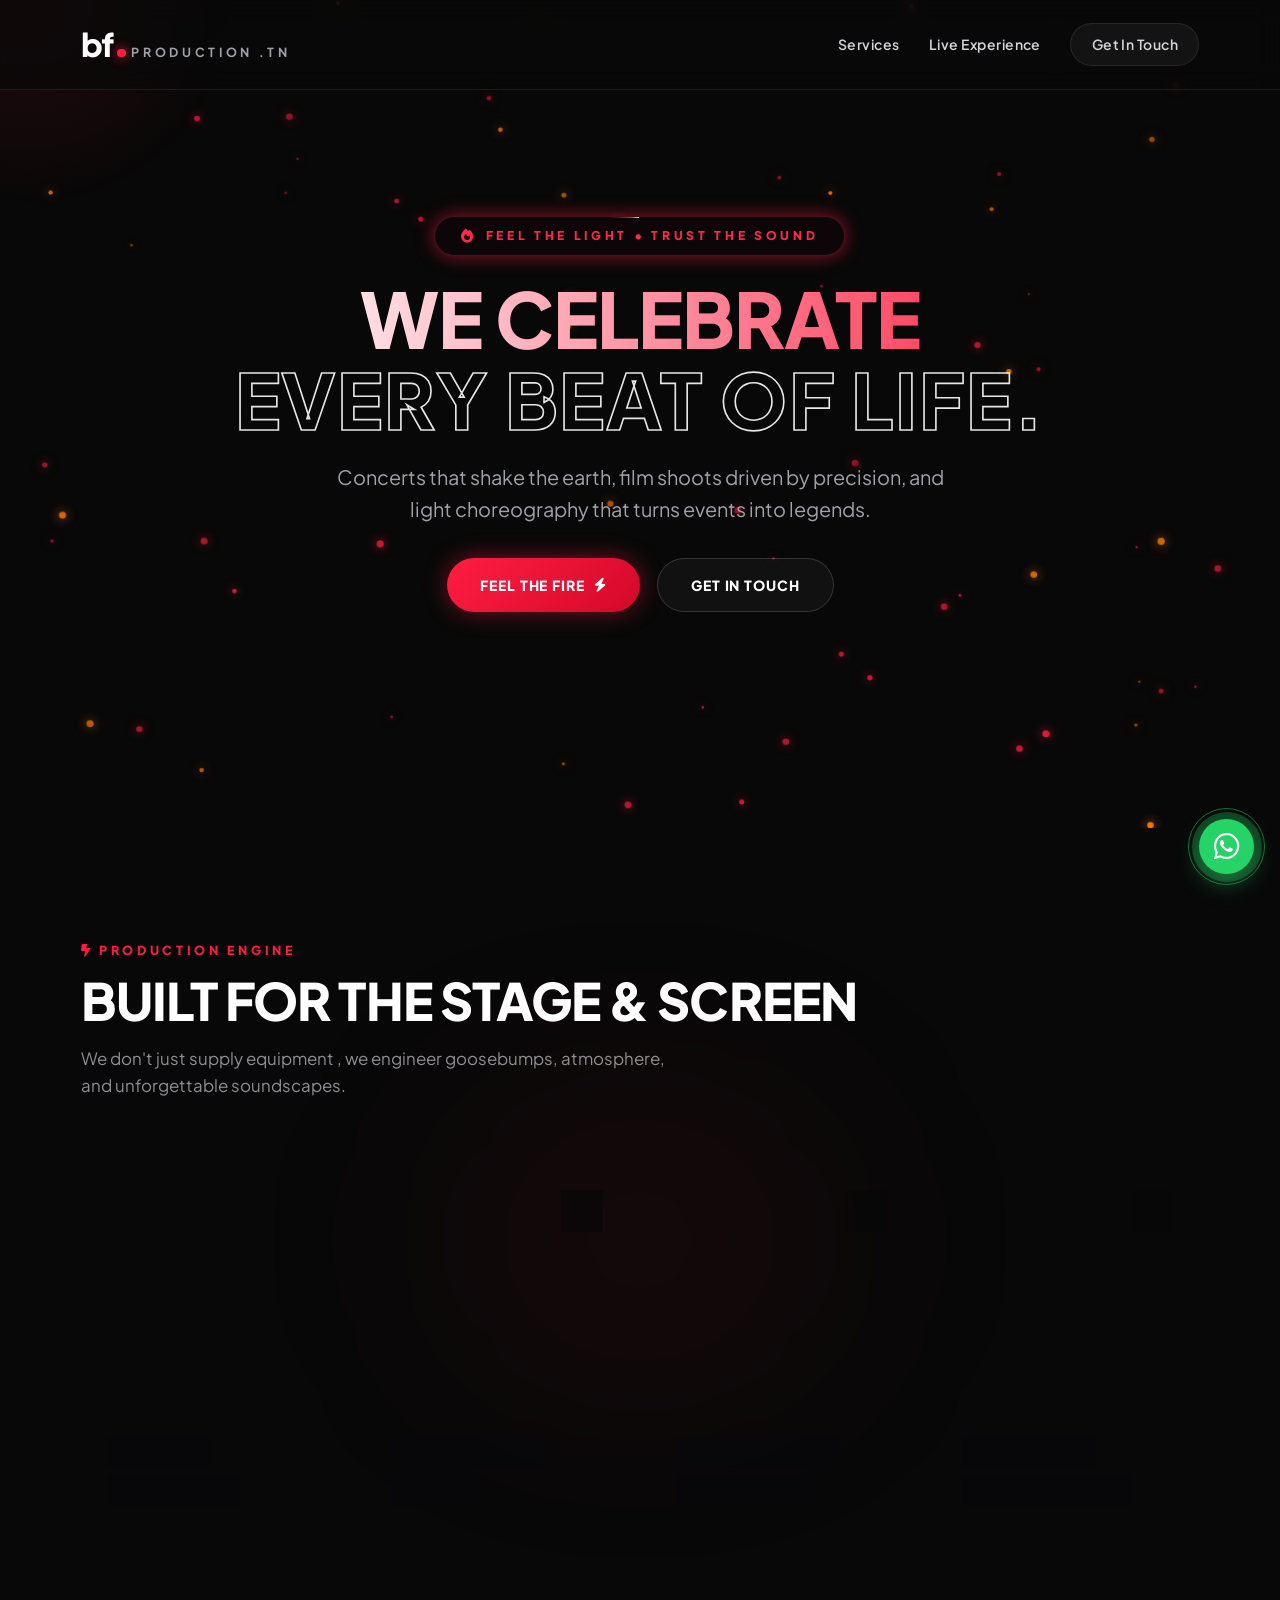
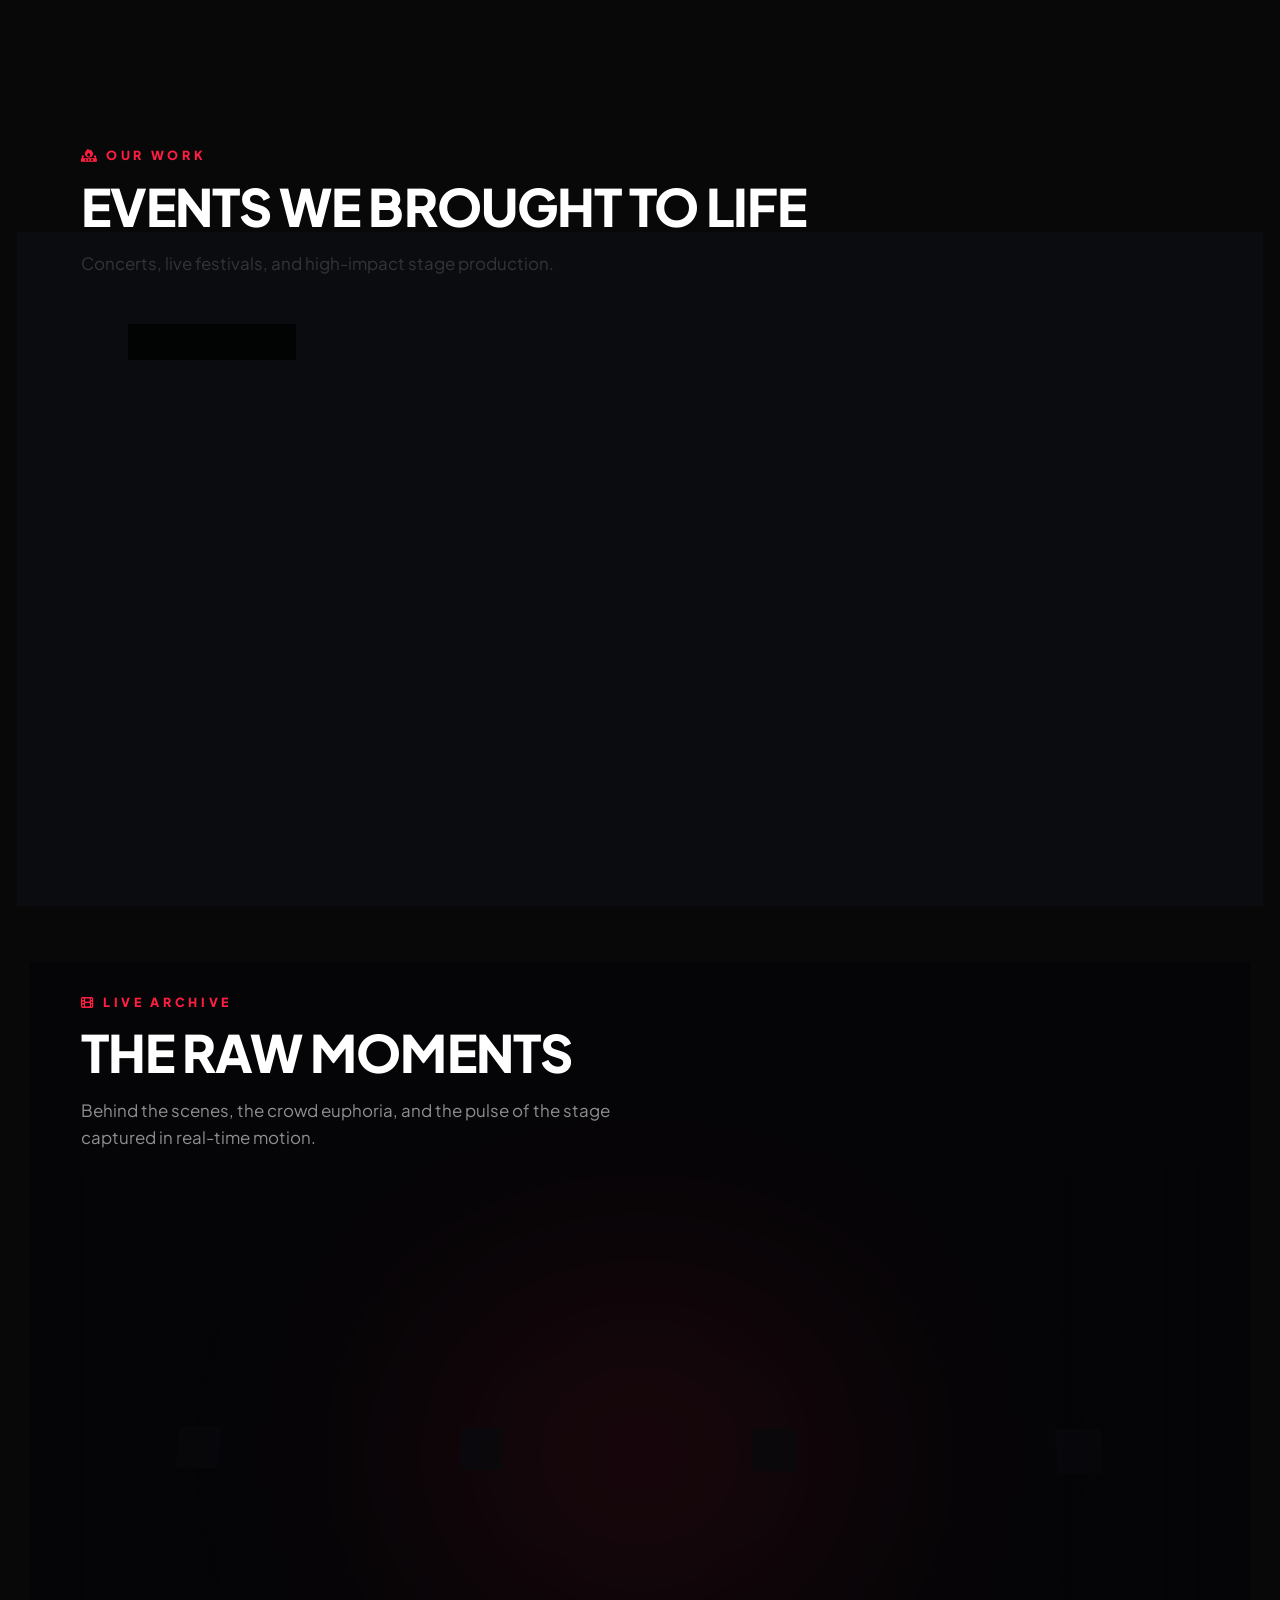
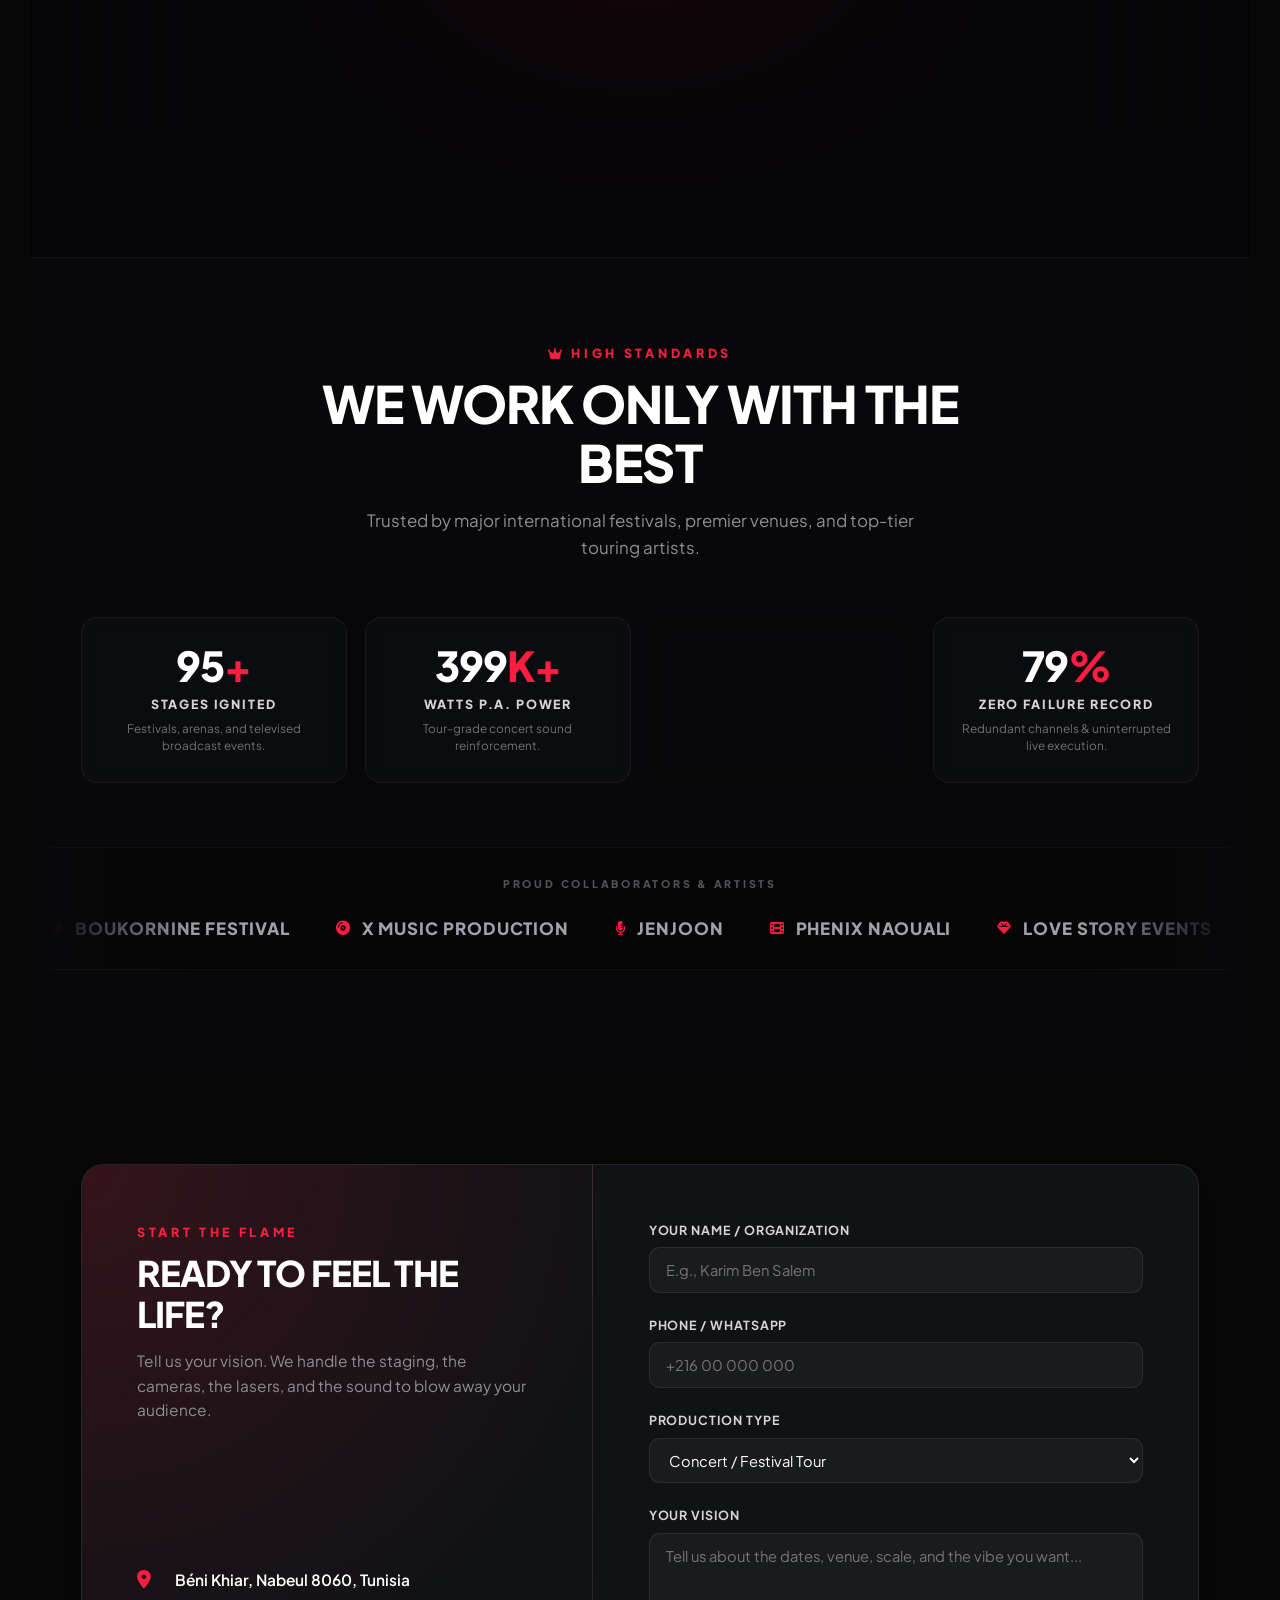
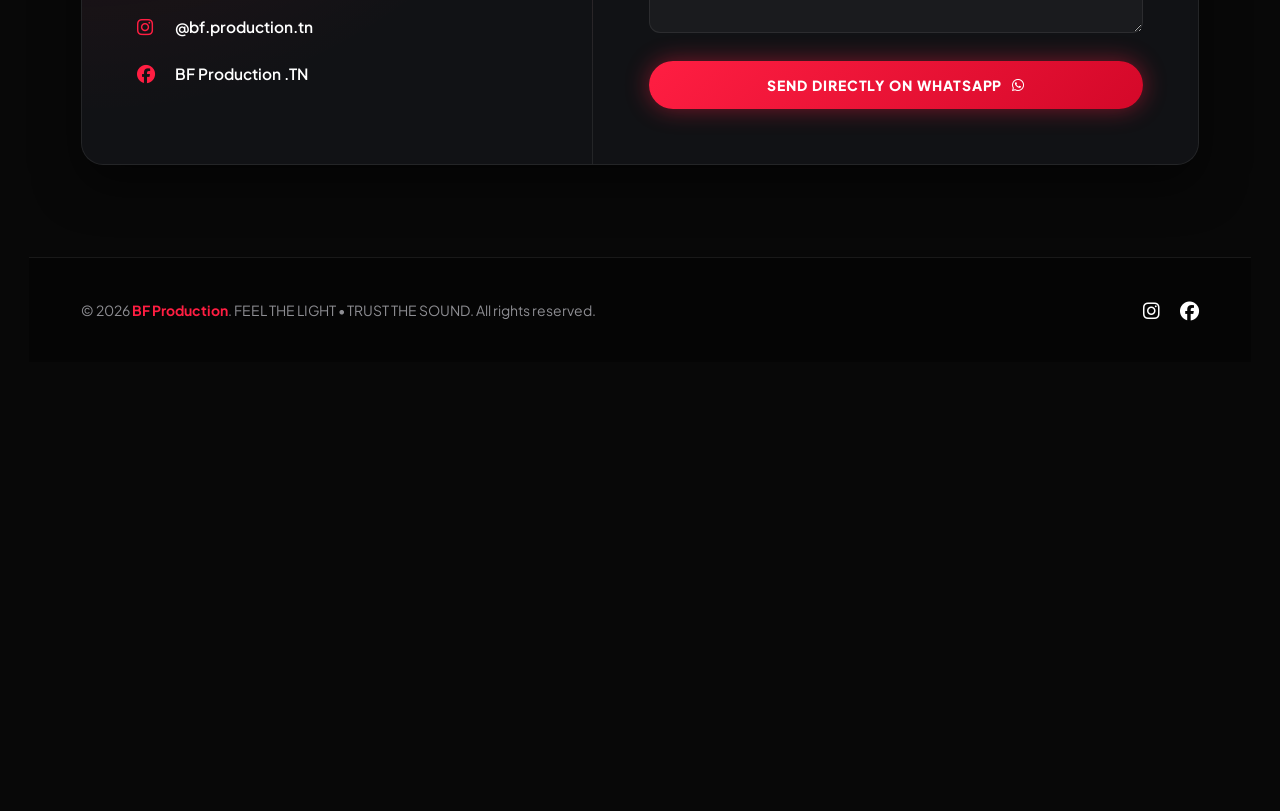
==== commit f575f161: "chnage title" ====
--- a/index.html
+++ b/index.html
@@ -3,8 +3,8 @@
 <head>
   <meta charset="UTF-8">
   <meta name="viewport" content="width=device-width, initial-scale=1.0">
-  <title>BF Production | Feel The Life</title>
-  
+  <title>BF Production | Feel The Light • Trust The Sound</title>
+
   <link rel="preconnect" href="https://fonts.googleapis.com">
   <link rel="preconnect" href="https://fonts.gstatic.com" crossorigin>
   <link href="https://fonts.googleapis.com/css2?family=Plus+Jakarta+Sans:ital,wght@0,400;0,700;0,900;1,900&display=swap" rel="stylesheet">
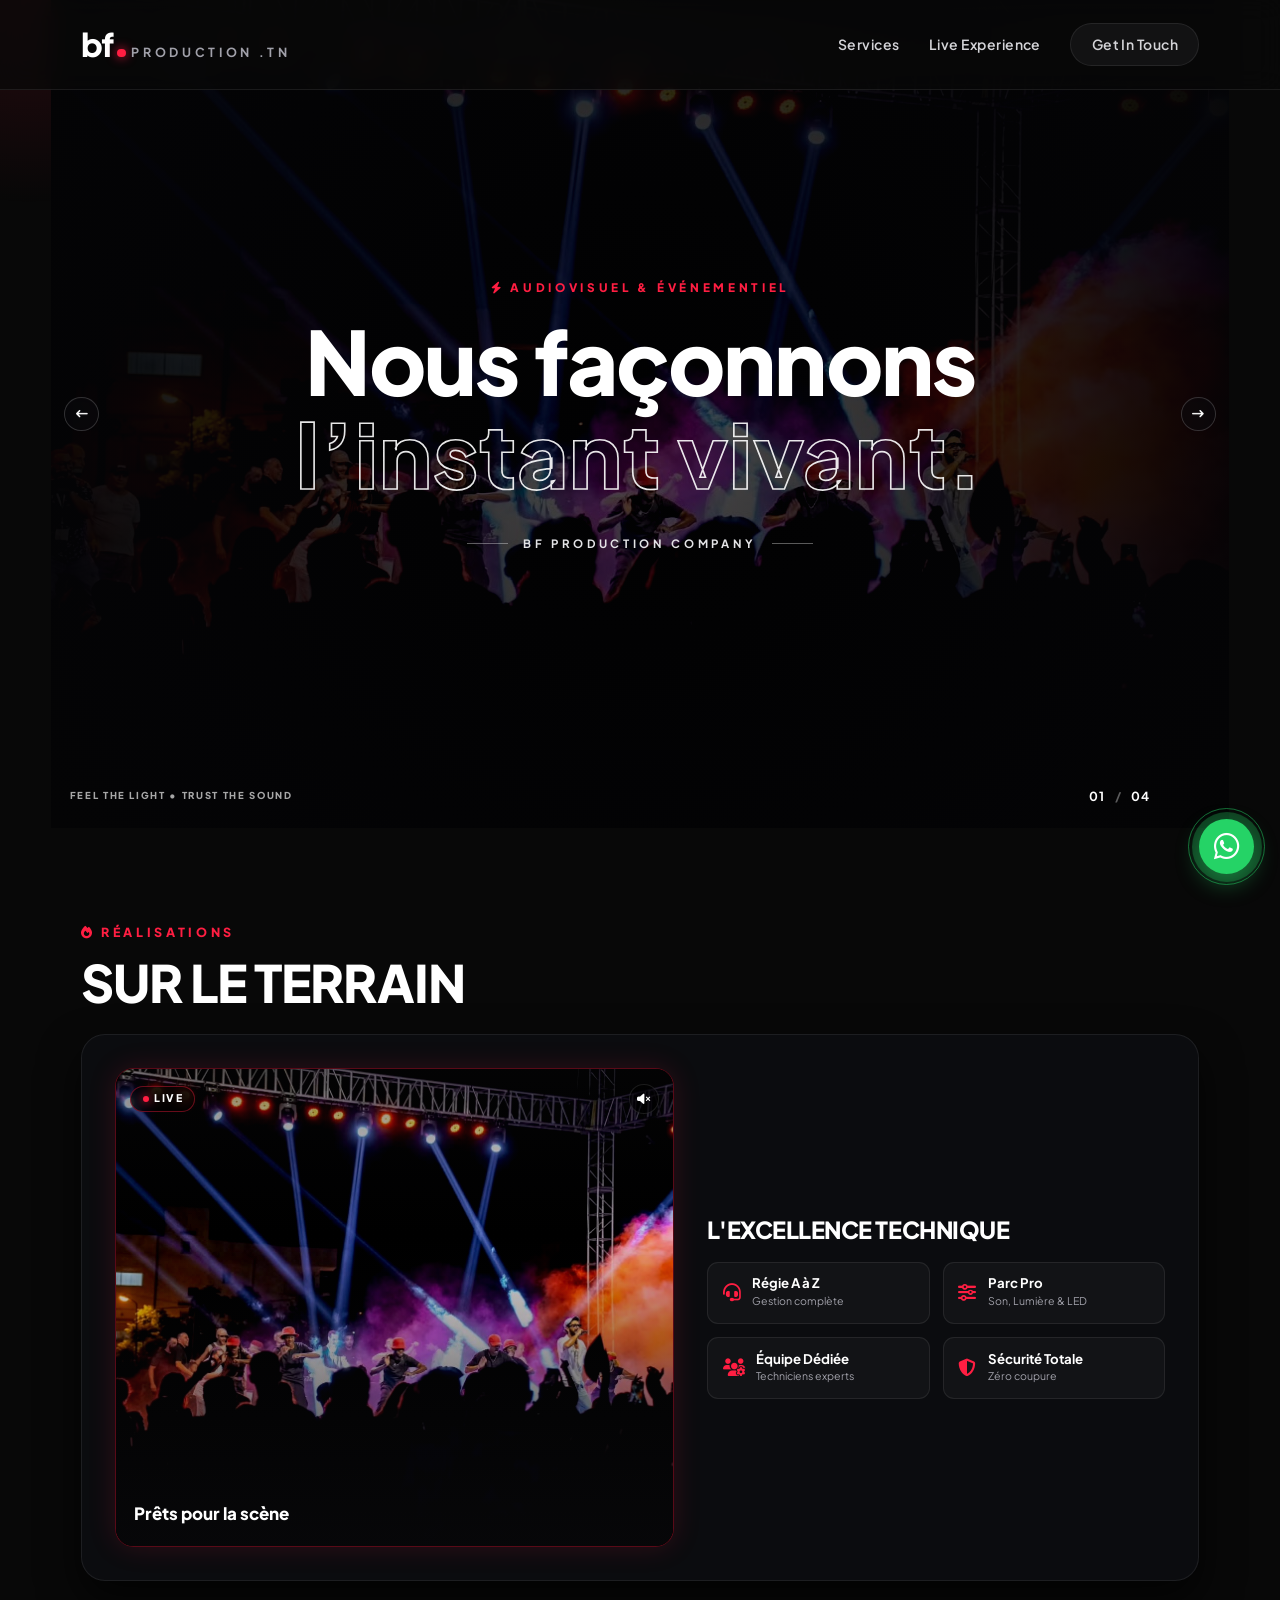
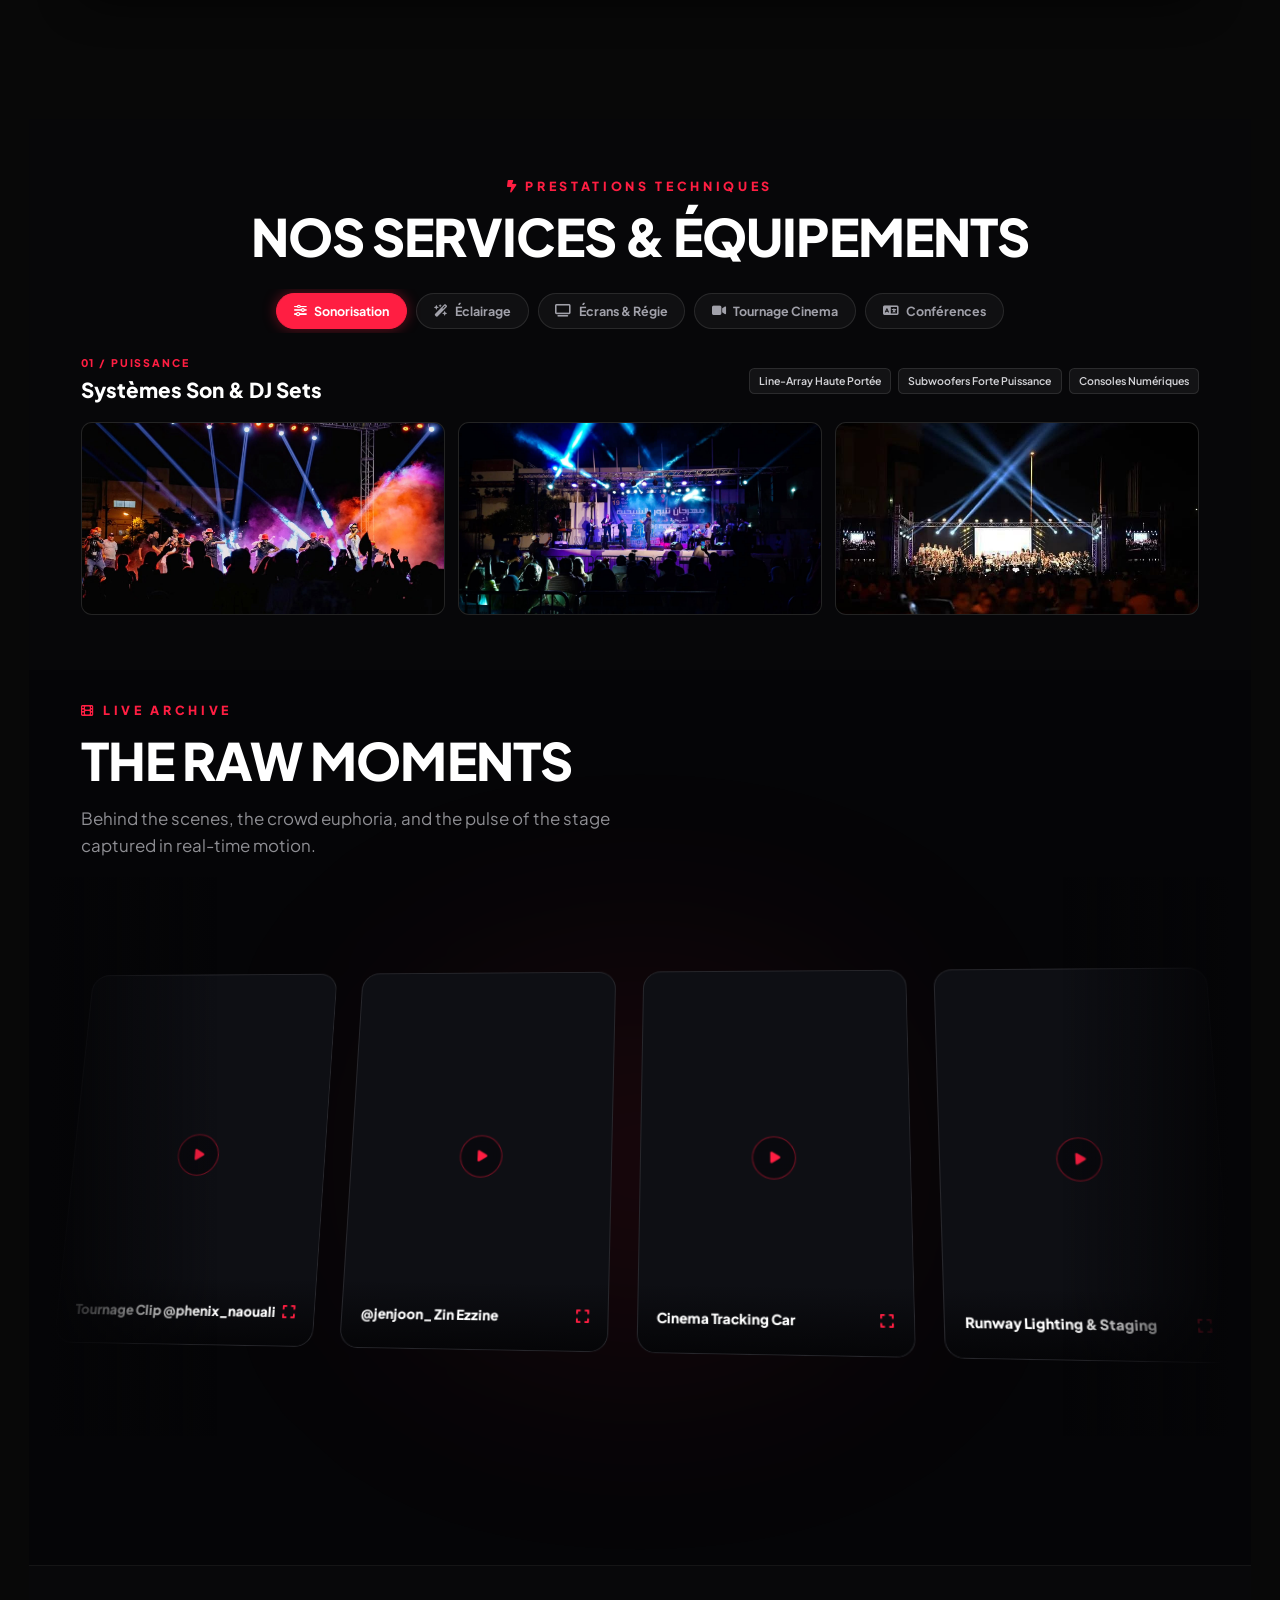
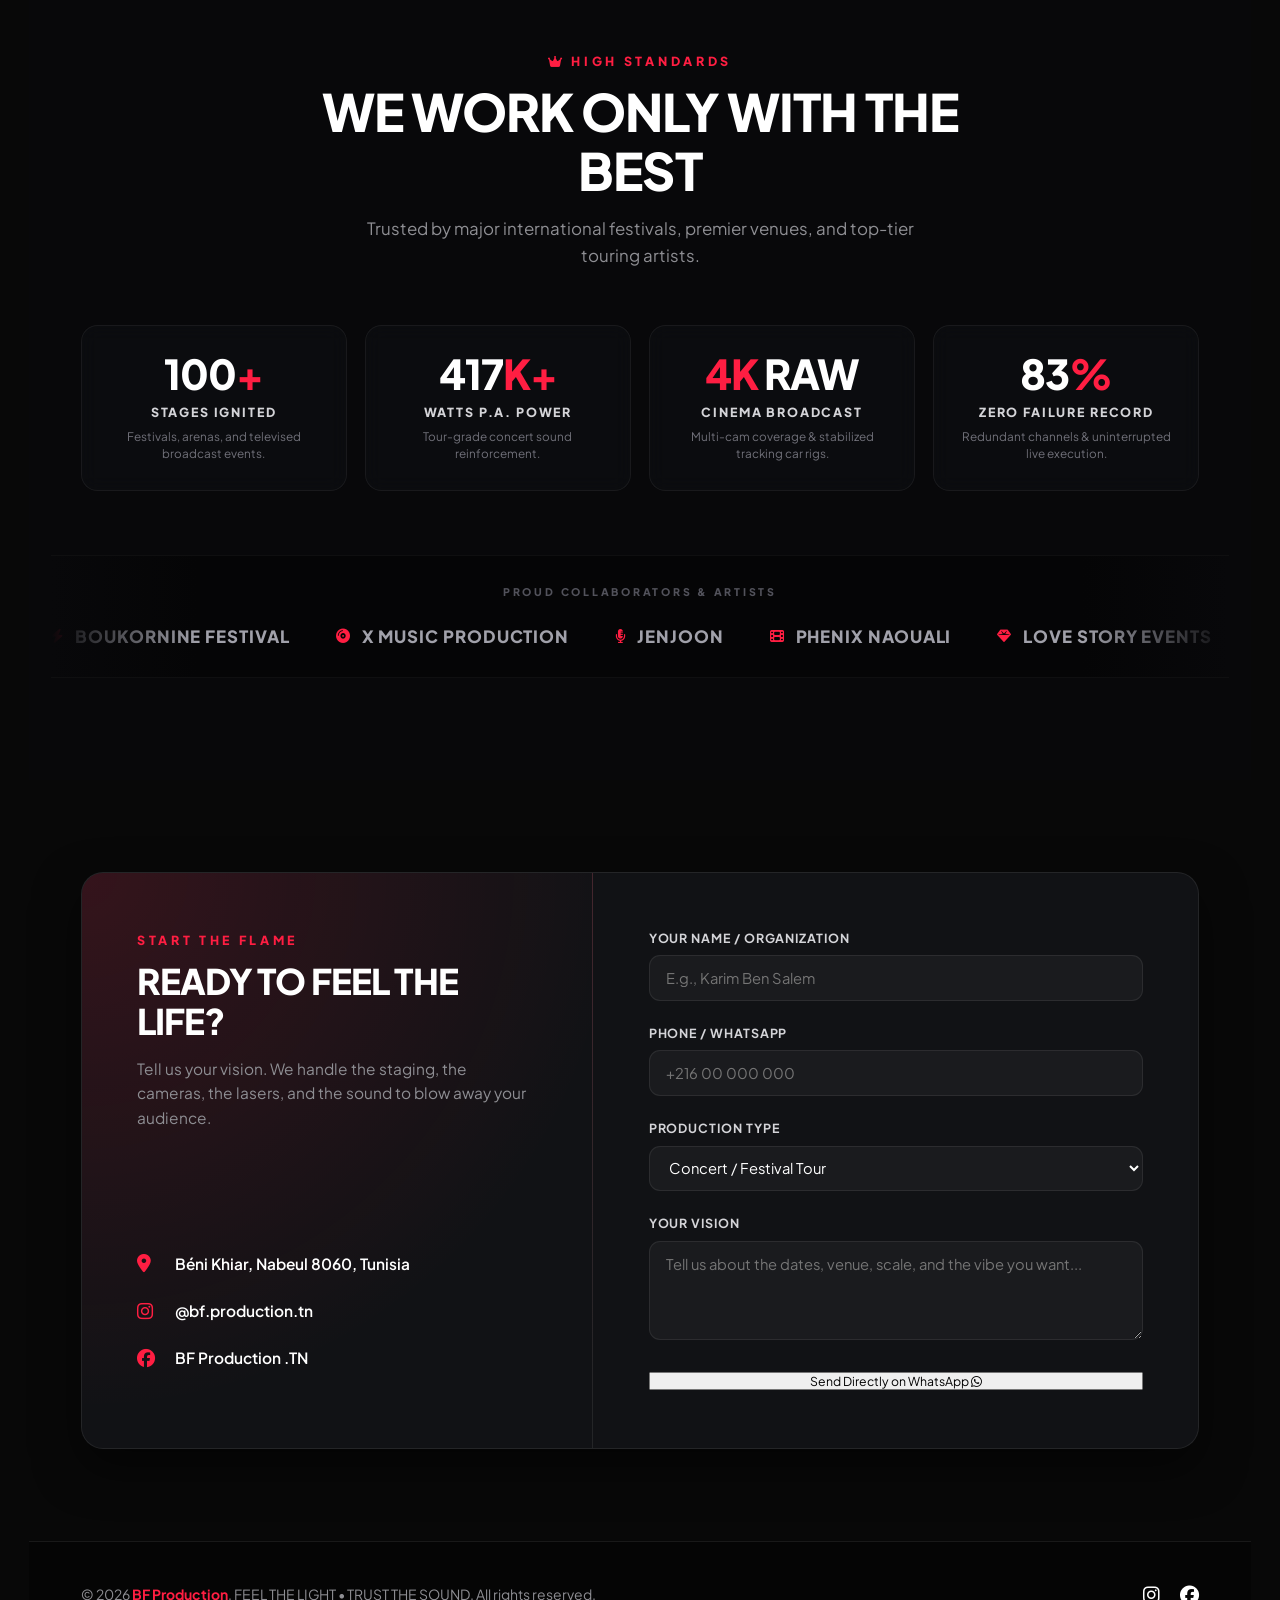
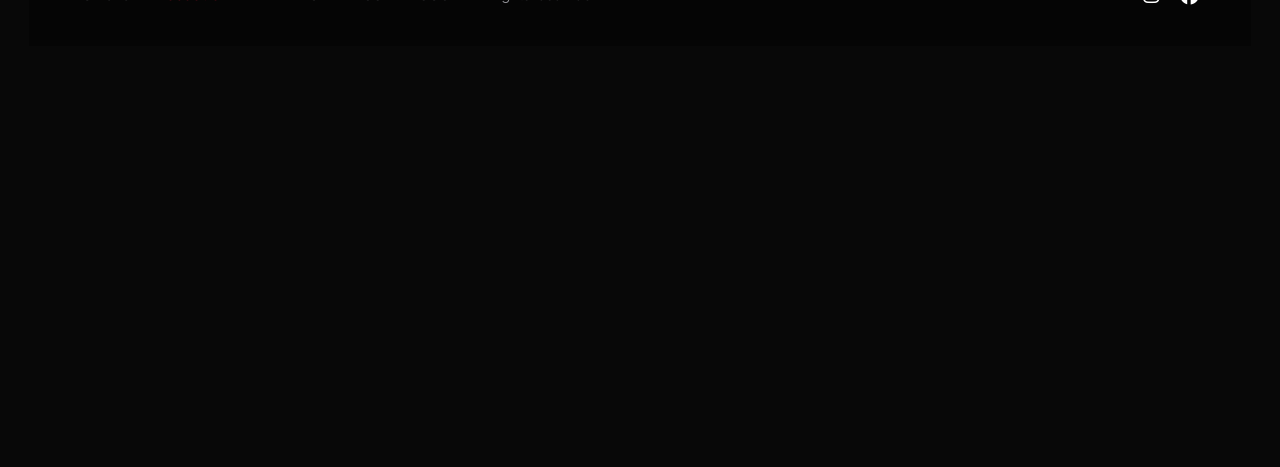
==== commit 5b6ad0bc: "version 3" ====
--- a/index.html
+++ b/index.html
@@ -12,8 +12,10 @@
 
   <link rel="stylesheet" href="css/base.css">
   <link rel="stylesheet" href="css/hero.css">
+  <link rel="stylesheet" href="css/portfolio.css">
+   <link rel="stylesheet" href="css/album.css">
   <link rel="stylesheet" href="css/services.css">
-  <link rel="stylesheet" href="css/album.css"> <link rel="stylesheet" href="css/portfolio.css">
+  
   <link rel="stylesheet" href="css/contact.css">
   <link rel="stylesheet" href="css/partners.css">
 </head>
@@ -23,8 +25,9 @@
 
   <div data-include="components/navbar.html"></div>
   <div data-include="components/hero.html"></div>
+   <div data-include="components/portfolio.html"></div>
   <div data-include="components/services.html"></div>
- <div data-include="components/portfolio.html"></div>
+
  <div data-include="components/album.html"></div>
  <div data-include="components/partners.html"></div>
   <div data-include="components/contact.html"></div>
@@ -44,6 +47,7 @@
   <script src="js/filter.js"></script>
   <script src="js/contact.js"></script>
   <script src="js/include.js"></script>
+  <script src="js/hero-slider.js"></script>
 
   
 </body>
--- a/css/hero.css
+++ b/css/hero.css
@@ -1,195 +1,309 @@
-.hero {
-  min-height: 100vh;
+/* ============================================================
+   HERO STYLE CINÉMATIQUE MINIMALISTE
+   ============================================================ */
+.hero-cinematic {
   position: relative;
+  width: 100vw;
+  height: 100vh;
+  min-height: 650px;
+  overflow: hidden;
+  background-color: #040405;
+  margin-left: calc(-50vw + 50%);
+  padding: 0;
   display: flex;
-  flex-direction: column;
+  align-items: center;
+  justify-content: center;
+}
+
+/* Conteneur des slides */
+.cinematic-slider {
+  position: absolute;
+  inset: 0;
+  width: 100%;
+  height: 100%;
+}
+
+.slide {
+  position: absolute;
+  inset: 0;
+  width: 100%;
+  height: 100%;
+  opacity: 0;
+  visibility: hidden;
+  transition: opacity 0.6s cubic-bezier(0.25, 1, 0.5, 1),
+              visibility 0.6s cubic-bezier(0.25, 1, 0.5, 1);
+  display: flex;
   align-items: center;
   justify-content: center;
   text-align: center;
-  padding: 140px 24px 0;
-  overflow: hidden;
-  background: #080808;
-}
-
-/* Canvas overlay for interactive sparks */
-#fireCanvas {
-  position: absolute;
-  top: 0;
-  left: 0;
-  width: 100%;
-  height: 100%;
+}
+
+.slide.active {
+  opacity: 1;
+  visibility: visible;
+  z-index: 2;
+}
+
+/* Image de fond avec effet lent Ken Burns */
+.slide-bg {
+  position: absolute;
+  inset: 0;
+  background-size: cover;
+  background-position: center;
+  transform: scale(1.08);
+  transition: transform 5s cubic-bezier(0.25, 1, 0.5, 1);
+  filter: brightness(0.45) contrast(1.2);
+}
+
+.slide.active .slide-bg {
+  transform: scale(1);
+}
+
+/* Filtre assombrissant */
+.slide-overlay {
+  position: absolute;
+  inset: 0;
+  background: radial-gradient(
+    circle at center,
+    rgba(4, 4, 6, 0.25) 0%,
+    rgba(4, 4, 6, 0.85) 75%,
+    #040405 100%
+  );
   z-index: 1;
-  pointer-events: none;
-}
-
-.hero-content {
+}
+
+/* ============================================================
+   TYPOGRAPHIE CENTRALE MONUMENTALE
+   ============================================================ */
+.slide-center-content {
   position: relative;
-  z-index: 2;
-  max-width: 1000px;
-}
-
-.slogan-badge {
-  display: inline-flex;
-  align-items: center;
-  gap: 10px;
-  padding: 8px 24px;
-  border-radius: 50px;
-  background: rgba(255, 30, 66, 0.12);
-  border: 1px solid rgba(255, 30, 66, 0.4);
-  color: var(--primary-red);
+  z-index: 3;
+  max-width: 1100px;
+  padding: 0 40px;
+}
+
+.hero-kicker {
+  display: inline-block;
+  font-size: 0.8rem;
   font-weight: 800;
   letter-spacing: 4px;
-  font-size: 0.85rem;
-  margin-bottom: 24px;
   text-transform: uppercase;
-  animation: pulseFire 2s infinite alternate;
-}
-
-@keyframes pulseFire {
-  0% { box-shadow: 0 0 10px rgba(255, 30, 66, 0.2); }
-  100% { box-shadow: 0 0 25px rgba(255, 30, 66, 0.6); }
-}
-
-.hero h1 {
-  font-size: clamp(2.4rem, 5.5vw, 4.8rem); /* scaled down from 6.5rem so longer phrases fit cleanly */
+  color: var(--primary-red);
+  margin-bottom: 18px;
+}
+
+.monumental-title {
+  font-size: clamp(3rem, 7.5vw, 6.8rem);
   font-weight: 900;
   line-height: 1.05;
-  text-transform: uppercase;
-  letter-spacing: -1px;
-  margin-bottom: 24px;
-}
-
-.hero h1 .stroke-text {
+  text-transform: none;
+  letter-spacing: -2px;
+  margin-bottom: 30px;
+}
+
+.monumental-title .solid-title {
+  display: block;
+  color: #ffffff;
+}
+
+.monumental-title .stroke-title {
+  display: block;
   color: transparent;
-  -webkit-text-stroke: 1.8px rgba(255, 255, 255, 0.8);
-  display: block;
-  letter-spacing: 2px;
-}
-
-.hero h1 .solid-text {
-  color: #fff;
-  display: block;
-}
-
-.hero p {
-  font-size: clamp(1.1rem, 2vw, 1.35rem);
-  color: #a1a1aa;
-  max-width: 700px;
-  margin: 0 auto 36px;
-}
-
-.hero-actions {
-  display: flex;
-  justify-content: center;
-  gap: 18px;
-  margin-bottom: 60px;
-}
-
-.btn {
+  -webkit-text-stroke: 1.8px rgba(255, 255, 255, 0.9);
+  letter-spacing: 1px;
+  font-weight: 800;
+}
+
+/* Signature de marque sous le titre */
+.agency-signature {
   display: inline-flex;
   align-items: center;
   justify-content: center;
-  gap: 10px;
-  padding: 16px 36px;
-  border-radius: 50px;
+  gap: 16px;
+}
+
+.sig-line {
+  display: block;
+  width: 45px;
+  height: 1px;
+  background: rgba(255, 255, 255, 0.35);
+}
+
+.sig-text {
+  font-size: 0.78rem;
+  font-weight: 700;
+  letter-spacing: 4px;
+  text-transform: uppercase;
+  color: #e4e4e7;
+}
+
+/* ============================================================
+   TEXTES SECONDAIRES FLOTTANTS
+   ============================================================ */
+.floating-led-caption {
+  position: absolute;
+  z-index: 2;
+  font-size: 0.88rem;
   font-weight: 800;
+  letter-spacing: 2px;
+  color: rgba(255, 255, 255, 0.45);
+  text-transform: uppercase;
+  user-select: none;
+  pointer-events: none;
+}
+
+.tag-1 {
+  bottom: 120px;
+  left: 7%;
+}
+
+.tag-2 {
+  bottom: 140px;
+  left: 42%;
+}
+
+.tag-3 {
+  top: 48%;
+  right: 12%;
+}
+
+/* ============================================================
+   ANIMATION IDENTIQUE POUR TOUTES LES SLIDES (1, 2, 3, 4)
+   ============================================================ */
+
+/* État initial commun : en attente avec léger décalage */
+.slide .hero-kicker,
+.slide .solid-title,
+.slide .stroke-title,
+.slide .agency-signature,
+.slide .floating-led-caption {
+  opacity: 0;
+  transform: translateY(20px);
+  transition: opacity 0.5s cubic-bezier(0.16, 1, 0.3, 1),
+              transform 0.5s cubic-bezier(0.16, 1, 0.3, 1);
+}
+
+/* Élévation cadencée identique dès qu'une slide devient active */
+.slide.active .hero-kicker {
+  opacity: 1;
+  transform: translateY(0);
+  transition-delay: 0.08s;
+}
+
+.slide.active .solid-title {
+  opacity: 1;
+  transform: translateY(0);
+  transition-delay: 0.16s;
+}
+
+.slide.active .stroke-title {
+  opacity: 1;
+  transform: translateY(0);
+  transition-delay: 0.24s;
+}
+
+.slide.active .agency-signature {
+  opacity: 1;
+  transform: translateY(0);
+  transition-delay: 0.32s;
+}
+
+.slide.active .floating-led-caption {
+  opacity: 0.45;
+  transform: translateY(0);
+  transition-delay: 0.4s;
+}
+
+/* ============================================================
+   COMMANDES LATÉRALES & BARRE INFÉRIEURE
+   ============================================================ */
+.slider-arrow {
+  position: absolute;
+  top: 50%;
+  transform: translateY(-50%);
+  background: transparent;
+  border: none;
+  cursor: pointer;
+  z-index: 10;
+  padding: 20px;
+  color: #ffffff;
+  display: flex;
+  align-items: center;
+  justify-content: center;
+  opacity: 1;
+}
+
+.arrow-circle {
+  display: flex;
+  align-items: center;
+  justify-content: center;
+  width: 58px;
+  height: 58px;
+  border-radius: 50%;
+  border: 1px solid rgba(255, 255, 255, 0.25);
+  font-size: 1.1rem;
+  transition: all 0.35s cubic-bezier(0.16, 1, 0.3, 1);
+}
+
+.slider-arrow:hover .arrow-circle {
+  border-color: #ffffff;
+  background: rgba(255, 255, 255, 0.08);
+  transform: scale(1.08);
+}
+
+.arrow-left {
+  left: 28px;
+}
+
+.arrow-right {
+  right: 28px;
+}
+
+.hero-bottom-bar {
+  position: absolute;
+  bottom: 30px;
+  left: 0;
+  width: 100%;
+  padding: 0 45px;
+  display: flex;
+  justify-content: space-between;
+  align-items: center;
+  z-index: 10;
+  opacity: 1;
+}
+
+.bottom-share {
+  color: rgba(255, 255, 255, 0.5);
+  font-size: 1.05rem;
+  cursor: pointer;
+  transition: color 0.3s ease, transform 0.3s ease;
+}
+
+.bottom-share:hover {
+  color: #ffffff;
+  transform: scale(1.15);
+}
+
+.bottom-counter {
+  font-family: var(--font-main);
   font-size: 0.95rem;
-  letter-spacing: 1px;
-  text-transform: uppercase;
-  text-decoration: none;
-  cursor: pointer;
-  border: none;
-  transition: all 0.3s cubic-bezier(0.16, 1, 0.3, 1);
-}
-
-.btn-primary {
-  background: linear-gradient(135deg, #ff1e42 0%, #d40829 100%);
-  color: #fff;
-  box-shadow: 0 0 25px rgba(255, 30, 66, 0.45);
-}
-
-.btn-primary:hover {
-  transform: translateY(-4px) scale(1.02);
-  box-shadow: 0 0 45px rgba(255, 30, 66, 0.85);
-}
-
-.btn-secondary {
-  background: rgba(255, 255, 255, 0.04);
-  color: #fff;
-  border: 1px solid rgba(255, 255, 255, 0.15);
-}
-
-.btn-secondary:hover {
-  border-color: #fff;
-  background: rgba(255, 255, 255, 0.08);
-}
-
-/* Kinetic Scrolling Marquee Ticker */
-.ticker-wrap {
-  width: 100vw;
-  overflow: hidden;
-  background: #ff1e42;
-  color: #fff;
-  padding: 12px 0;
-  font-weight: 900;
-  letter-spacing: 3px;
-  text-transform: uppercase;
-  font-size: 0.9rem;
-  z-index: 2;
-  transform: rotate(-1.5deg) scale(1.04);
-  box-shadow: 0 0 30px rgba(255, 30, 66, 0.5);
-}
-
-.ticker-move {
-  display: inline-flex;
-  white-space: nowrap;
-  animation: ticker 14s linear infinite;
-  gap: 30px;
-}
-
-@keyframes ticker {
-  0% { transform: translate3d(0, 0, 0); }
-  100% { transform: translate3d(-50%, 0, 0); }
-}
-
-/* Core Keyframe Animations */
-@keyframes fireTextReveal {
+  font-weight: 700;
+  letter-spacing: 2px;
+  color: #ffffff;
+}
+
+.bottom-counter .sep {
+  color: rgba(255, 255, 255, 0.35);
+  margin: 0 6px;
+}
+
+/* ============================================================
+   KEYFRAMES D'ÉLÉVATION (CHARGEMENT + TRANSITIONS)
+   ============================================================ */
+@keyframes slideElementUp {
   0% {
     opacity: 0;
-    transform: translateY(40px) scale(0.96);
-    filter: blur(12px) brightness(2);
-  }
-  60% {
-    opacity: 1;
-    filter: blur(0px) brightness(1.3);
-  }
-  100% {
-    opacity: 1;
-    transform: translateY(0) scale(1);
-    filter: blur(0px) brightness(1);
-  }
-}
-
-@keyframes badgeIgnite {
-  0% {
-    opacity: 0;
-    transform: scale(0.7);
-    filter: drop-shadow(0 0 0 transparent);
-  }
-  50% {
-    filter: drop-shadow(0 0 25px #ff1e42);
-  }
-  100% {
-    opacity: 1;
-    transform: scale(1);
-    filter: drop-shadow(0 0 10px rgba(255, 30, 66, 0.4));
-  }
-}
-
-@keyframes subTextReveal {
-  0% {
-    opacity: 0;
-    transform: translateY(25px);
+    transform: translateY(22px);
   }
   100% {
     opacity: 1;
@@ -197,323 +311,215 @@
   }
 }
 
-@keyframes buttonBurst {
+@keyframes tagGlowUp {
   0% {
     opacity: 0;
-    transform: scale(0.85);
+    transform: translateY(18px);
   }
   100% {
-    opacity: 1;
-    transform: scale(1);
-  }
-}
-
-/* Shimmer Light Sweeping Across Text Continuously */
-@keyframes flameShimmer {
-  0% { background-position: 0% 50%; }
-  100% { background-position: 200% 50%; }
-}
-
-/* Staged Animation Classes (Hero Elements) */
-.slogan-badge {
+    opacity: 0.45;
+    transform: translateY(0);
+  }
+}
+
+/* État inactif (slides masquées) */
+.slide:not(.active) .hero-kicker,
+.slide:not(.active) .solid-title,
+.slide:not(.active) .stroke-title,
+.slide:not(.active) .agency-signature,
+.slide:not(.active) .floating-led-caption {
   opacity: 0;
-  animation: badgeIgnite 0.8s cubic-bezier(0.16, 1, 0.3, 1) forwards 0.2s;
-}
-
-.hero h1 .solid-text {
-  opacity: 0;
-  animation: fireTextReveal 1s cubic-bezier(0.16, 1, 0.3, 1) forwards 0.4s;
-  background: linear-gradient(90deg, #ffffff 0%, #ff2a4b 50%, #ffffff 100%);
-  background-size: 200% auto;
-  -webkit-background-clip: text;
-  -webkit-text-fill-color: transparent;
-  animation: fireTextReveal 1s cubic-bezier(0.16, 1, 0.3, 1) forwards 0.4s,
-             flameShimmer 6s linear infinite 1.4s;
-}
-
-.hero h1 .stroke-text {
-  opacity: 0;
-  animation: fireTextReveal 1s cubic-bezier(0.16, 1, 0.3, 1) forwards 0.65s;
-}
-
-.hero p {
-  opacity: 0;
-  animation: subTextReveal 0.9s cubic-bezier(0.16, 1, 0.3, 1) forwards 0.9s;
-}
-
-.hero-actions {
-  opacity: 0;
-  animation: buttonBurst 0.8s cubic-bezier(0.16, 1, 0.3, 1) forwards 1.1s;
-}
-/* Laser Reveal Animation (Left to Right Wipe) */
-@keyframes laserWriteReveal {
-  0% {
-    clip-path: polygon(0 0, 0 0, 0 100%, 0% 100%);
-    opacity: 0;
-    filter: drop-shadow(-10px 0 15px rgba(255, 30, 66, 0.9));
-  }
-  30% {
-    opacity: 1;
-  }
-  100% {
-    clip-path: polygon(0 0, 100% 0, 100% 100%, 0 100%);
-    opacity: 1;
-    filter: drop-shadow(0 0 0 transparent);
-  }
-}
-
-/* Secondary subtle pulse once written */
-@keyframes fireStrokeGlow {
-  0%, 100% {
-    filter: drop-shadow(0 0 0 transparent);
-  }
-  50% {
-    filter: drop-shadow(0 0 12px rgba(255, 30, 66, 0.4));
-  }
-}
-
-/* Base Headline Setup */
-.hero h1 {
-  font-size: clamp(2.8rem, 6.5vw, 5.2rem);
-  font-weight: 900;
-  line-height: 1.05;
+  transform: translateY(22px);
+}
+
+/* Déclenchement automatique dès que n'importe quelle slide est active */
+.slide.active .hero-kicker {
+  animation: slideElementUp 0.5s cubic-bezier(0.16, 1, 0.3, 1) forwards 0.08s;
+}
+
+.slide.active .solid-title {
+  animation: slideElementUp 0.5s cubic-bezier(0.16, 1, 0.3, 1) forwards 0.16s;
+}
+
+.slide.active .stroke-title {
+  animation: slideElementUp 0.5s cubic-bezier(0.16, 1, 0.3, 1) forwards 0.24s;
+}
+
+.slide.active .agency-signature {
+  animation: slideElementUp 0.5s cubic-bezier(0.16, 1, 0.3, 1) forwards 0.32s;
+}
+
+.slide.active .floating-led-caption {
+  animation: tagGlowUp 0.5s cubic-bezier(0.16, 1, 0.3, 1) forwards 0.4s;
+}
+/* ============================================================
+   SLOGAN BAS DE PAGE (DESKTOP vs MOBILE)
+   ============================================================ */
+.mobile-bottom-slogan {
+  display: none; /* Masqué sur grand écran */
+  font-family: var(--font-main);
+  font-size: 0.68rem;
+  font-weight: 800;
+  letter-spacing: 2px;
   text-transform: uppercase;
-  letter-spacing: -1px;
-  margin-bottom: 24px;
-}
-
-/* Line 1: "WE CELEBRATE" writing left to right */
-.hero h1 .solid-text {
-  display: block;
-  color: #fff;
+  color: rgba(255, 255, 255, 0.7);
   white-space: nowrap;
-  clip-path: polygon(0 0, 0 0, 0 100%, 0% 100%);
-  opacity: 0;
-  animation: laserWriteReveal 1.2s cubic-bezier(0.25, 1, 0.5, 1) forwards 0.3s;
-}
-
-/* Line 2: "EVERY BEAT OF LIFE." writing left to right right after */
-.hero h1 .stroke-text {
-  display: block;
-  color: transparent;
-  -webkit-text-stroke: 1.8px rgba(255, 255, 255, 0.9);
-  letter-spacing: 2px;
-  white-space: nowrap;
-  clip-path: polygon(0 0, 0 0, 0 100%, 0% 100%);
-  opacity: 0;
-  animation: laserWriteReveal 1.4s cubic-bezier(0.25, 1, 0.5, 1) forwards 0.9s,
-             fireStrokeGlow 4s ease-in-out infinite 2.4s;
-}
-
-/* Subtext fades in smoothly after writing completes */
-.hero p {
-  opacity: 0;
-  animation: subTextReveal 0.8s ease forwards 1.8s;
-}
-
-/* Buttons snap in at the end */
-.hero-actions {
-  opacity: 0;
-  animation: buttonBurst 0.6s cubic-bezier(0.16, 1, 0.3, 1) forwards 2.1s;
-}
-
-@keyframes subTextReveal {
-  0% {
-    opacity: 0;
-    transform: translateY(20px);
-  }
-  100% {
-    opacity: 1;
-    transform: translateY(0);
-  }
-}
-
-@keyframes buttonBurst {
-  0% {
-    opacity: 0;
-    transform: scale(0.9);
-  }
-  100% {
-    opacity: 1;
-    transform: scale(1);
-  }
-}
-.slogan-badge {
-  position: relative;
-  display: inline-flex;
-  align-items: center;
-  gap: 10px;
-  padding: 10px 28px;
-  border-radius: 50px;
-  background: #0f0709;
-  color: #ff2a4b;
-  font-weight: 800;
-  letter-spacing: 4px;
-  font-size: 0.82rem;
-  margin-bottom: 24px;
-  text-transform: uppercase;
-  overflow: hidden;
-  border: 1px solid rgba(255, 42, 75, 0.25);
-  box-shadow: 0 0 20px rgba(255, 42, 75, 0.15);
-  transition: all 0.3s ease;
-}
-
-/* Subtle glowing laser running along the perimeter */
-.slogan-badge::before {
-  content: '';
-  position: absolute;
-  top: -50%;
-  left: -50%;
-  width: 200%;
-  height: 200%;
-  background: conic-gradient(
-    transparent 0deg,
-    transparent 300deg,
-    #ff2a4b 340deg,
-    #ffffff 360deg
-  );
-  animation: laserLoop 4s linear infinite;
-  z-index: 1;
-}
-
-/* Inner dark mask keeping the text crisp */
-.slogan-badge::after {
-  content: '';
-  position: absolute;
-  inset: 1.5px;
-  background: #0d0608;
-  border-radius: 50px;
-  z-index: 2;
-}
-
-/* Keep text & icon on top of the border effect */
-.slogan-badge i,
-.slogan-badge span {
-  position: relative;
-  z-index: 3;
-}
-
-.slogan-badge i {
-  color: #ff2a4b;
-  font-size: 0.95rem;
-}
-
-.slogan-badge:hover {
-  border-color: rgba(255, 42, 75, 0.6);
-  box-shadow: 0 0 25px rgba(255, 42, 75, 0.35);
-}
-
-@keyframes laserLoop {
-  0% { transform: rotate(0deg); }
-  100% { transform: rotate(360deg); }
-}
+}
+
+
+  /* Recul des flèches pour ne pas empiéter sur le texte */
+  .slider-arrow {
+    padding: 6px;
+  }
+
+  .arrow-left {
+    left: 8px;
+  }
+
+  .arrow-right {
+    right: 8px;
+  }
+
+  .arrow-circle {
+    width: 38px;
+    height: 38px;
+    font-size: 0.8rem;
+    background: rgba(10, 10, 14, 0.5);
+    border-color: rgba(255, 255, 255, 0.18);
+    backdrop-filter: blur(4px);
+  }
+
+  /* Pied de page du Hero : alignement propre */
+  .hero-bottom-bar {
+    padding: 0 20px;
+    bottom: 24px;
+    display: flex;
+    justify-content: space-between;
+    align-items: center;
+    /* Marge à droite pour que le bouton WhatsApp flottant ne masque rien */
+    padding-right: 85px;
+  }
+
+  .bottom-share {
+    display: none;
+  }
+
+  /* Affichage du slogan mobile */
+  .mobile-bottom-slogan {
+    display: block;
+    color: rgba(255, 255, 255, 0.65);
+    font-size: 0.65rem;
+    letter-spacing: 1.8px;
+  }
+
+  .bottom-counter {
+    font-size: 0.85rem;
+    letter-spacing: 1.5px;
+  }
+
+  /* ============================================================
+   RESPONSIVE MOBILE : HAUTEUR RÉDUITE & BAS NET
+   ============================================================ */
 @media (max-width: 768px) {
-  .hero {
-    padding: 120px 16px 60px;
-    min-height: auto;
-  }
-
-  .slogan-badge {
-    padding: 8px 20px;
+  .hero-cinematic {
+    /* Hauteur réduite : l'image n'occupe plus tout l'écran */
+    height: 72vh;
+    min-height: 520px;
+    max-height: 620px;
+    padding: 70px 14px 60px;
+  }
+
+  /* Centrage du texte sur l'image */
+  .slide-center-content {
+    padding: 0 12px;
+    width: 100%;
+  }
+
+  .hero-kicker {
+    font-size: 0.65rem;
+    letter-spacing: 1.5px;
+    padding: 4px 12px;
+    margin-bottom: 12px;
+  }
+
+  .monumental-title {
+    font-size: clamp(1.9rem, 8vw, 2.5rem);
+    line-height: 1.1;
+    letter-spacing: -0.5px;
+    margin-bottom: 16px;
+  }
+
+  .monumental-title .stroke-title {
+    -webkit-text-stroke: 1.1px rgba(255, 255, 255, 0.9);
+  }
+
+  .agency-signature {
+    gap: 8px;
+  }
+
+  .sig-line {
+    width: 20px;
+  }
+
+  .sig-text {
+    font-size: 0.62rem;
+    letter-spacing: 1.5px;
+  }
+
+  /* Flèches discrètes collées aux bords */
+  .slider-arrow {
+    padding: 4px;
+    top: 50%;
+    transform: translateY(-50%);
+  }
+
+  .arrow-left {
+    left: 8px;
+  }
+
+  .arrow-right {
+    right: 8px;
+  }
+
+  .arrow-circle {
+    width: 36px;
+    height: 36px;
     font-size: 0.75rem;
-    letter-spacing: 3px;
-  }
-
-  .hero h1 {
-    font-size: clamp(2rem, 9vw, 3rem);
-    line-height: 1.1;
-    margin-bottom: 18px;
-  }
-
-  /* Allow text to wrap cleanly on narrow screens */
-  .hero h1 .solid-text,
-  .hero h1 .stroke-text {
-    white-space: normal;
-  }
-
-  .hero h1 .stroke-text {
-    -webkit-text-stroke: 1.2px rgba(255, 255, 255, 0.9);
+    background: rgba(10, 10, 14, 0.6);
+    border-color: rgba(255, 255, 255, 0.15);
+  }
+
+  /* Barre inférieure : bandeau net, pas de superposition */
+  .hero-bottom-bar {
+    position: absolute;
+    bottom: 14px;
+    left: 0;
+    width: 100%;
+    padding: 0 85px 0 18px; /* Dégagement de 85px à droite pour ne pas toucher WhatsApp */
+    display: flex;
+    justify-content: space-between;
+    align-items: center;
+    z-index: 10;
+  }
+
+  .bottom-share {
+    display: none !important;
+  }
+
+  .mobile-bottom-slogan {
+    display: block;
+    font-size: 0.62rem;
+    letter-spacing: 1.2px;
+    color: rgba(255, 255, 255, 0.65);
+    white-space: nowrap;
+    overflow: hidden;
+    text-overflow: ellipsis;
+    max-width: 65%;
+  }
+
+  .bottom-counter {
+    font-size: 0.8rem;
     letter-spacing: 1px;
-  }
-
-  .hero p {
-    font-size: 1rem;
-    line-height: 1.5;
-    margin-bottom: 28px;
-  }
-
-  .hero-actions {
-    flex-direction: column;
-    width: 100%;
-    gap: 12px;
-  }
-
-  .hero-actions .btn {
-    width: 100%;
-    padding: 14px 20px;
-  }
-}
-/* Hero Container Settings */
-.hero {
-  min-height: 100vh;
-  position: relative;
-  display: flex;
-  flex-direction: column;
-  align-items: center;
-  justify-content: center;
-  text-align: center;
-  padding: 140px 24px 80px;
-  overflow: hidden;
-  background-color: #080808;
-}
-
-/* 1. Video Container (Behind Everything) */
-.hero-video-wrapper {
-  position: absolute;
-  top: 0;
-  left: 0;
-  width: 100%;
-  height: 100%;
-  overflow: hidden;
-  z-index: 0;
-  pointer-events: none;
-}
-
-.hero-bg-video {
-  width: 100%;
-  height: 100%;
-  object-fit: cover;
-  opacity: 0.28; /* Adjust between 0.20 and 0.35 for the right mood */
-  filter: contrast(1.15) brightness(0.9);
-}
-
-/* 2. Gradient Shade Layer (Blends the video edges seamlessly into the black site) */
-.hero-video-overlay {
-  position: absolute;
-  inset: 0;
-  background: radial-gradient(
-    circle at center,
-    rgba(8, 8, 8, 0.4) 0%,
-    rgba(8, 8, 8, 0.85) 75%,
-    #080808 100%
-  );
-  z-index: 1;
-}
-
-/* 3. Floating Sparks Canvas (On top of video, below text) */
-#fireCanvas {
-  position: absolute;
-  top: 0;
-  left: 0;
-  width: 100%;
-  height: 100%;
-  z-index: 2;
-  pointer-events: none;
-}
-
-/* 4. Text & Buttons (Topmost layer) */
-.hero-content {
-  position: relative;
-  z-index: 3;
-  max-width: 1000px;
+    white-space: nowrap;
+  }
 }
--- a/css/portfolio.css
+++ b/css/portfolio.css
@@ -332,4 +332,115 @@
   opacity: 1 !important;
   transform: translateY(0) scale(1) !important;
   transition-delay: 0.75s;
+}
+/* ============================================================
+   PORTFOLIO SPOTLIGHT ULTRA-COMPACT
+   ============================================================ */
+.portfolio-spotlight {
+  display: grid;
+  grid-template-columns: 1.1fr 0.9fr;
+  gap: 36px;
+  align-items: center;
+  margin-top: 24px;
+}
+
+.spotlight-title {
+  font-size: 1.6rem;
+  font-weight: 800;
+  letter-spacing: -0.5px;
+  color: #fff;
+  margin-bottom: 20px;
+}
+
+/* Grille 2x2 propre et compacte */
+.spotlight-features-grid {
+  display: grid;
+  grid-template-columns: 1fr 1fr;
+  gap: 14px;
+}
+
+.feature-badge {
+  display: flex;
+  align-items: center;
+  gap: 12px;
+  padding: 14px 16px;
+  background: rgba(255, 255, 255, 0.03);
+  border: 1px solid rgba(255, 255, 255, 0.08);
+  border-radius: 12px;
+  transition: border-color 0.3s ease, background 0.3s ease;
+}
+
+.feature-badge:hover {
+  background: rgba(255, 30, 66, 0.05);
+  border-color: rgba(255, 30, 66, 0.3);
+}
+
+.feature-badge i {
+  font-size: 1.2rem;
+  color: var(--primary-red);
+  flex-shrink: 0;
+}
+
+.feature-badge strong {
+  display: block;
+  font-size: 0.9rem;
+  color: #fff;
+  line-height: 1.2;
+}
+
+.feature-badge span {
+  display: block;
+  font-size: 0.72rem;
+  color: #a1a1aa;
+  margin-top: 2px;
+}
+
+/* ============================================================
+   OPTIMISATION MOBILE ANTI-SCROLL
+   ============================================================ */
+@media (max-width: 768px) {
+  .section.portfolio {
+    padding: 40px 16px;
+  }
+
+  .portfolio-spotlight {
+    grid-template-columns: 1fr;
+    gap: 18px;
+  }
+
+  /* Vidéo compactée en hauteur */
+  .spotlight-reel-wrap {
+    height: 220px;
+    border-radius: 14px;
+  }
+
+  .spotlight-title {
+    font-size: 1.2rem;
+    margin-bottom: 12px;
+    text-align: center;
+  }
+
+  /* 2 colonnes bien tassées sur téléphone */
+  .spotlight-features-grid {
+    grid-template-columns: 1fr 1fr;
+    gap: 8px;
+  }
+
+  .feature-badge {
+    padding: 10px;
+    gap: 8px;
+    border-radius: 10px;
+  }
+
+  .feature-badge i {
+    font-size: 1rem;
+  }
+
+  .feature-badge strong {
+    font-size: 0.78rem;
+  }
+
+  .feature-badge span {
+    font-size: 0.65rem;
+  }
 }
--- a/css/services.css
+++ b/css/services.css
@@ -1,353 +1,205 @@
 /* ============================================================
-   SERVICES SECTION (BUILT FOR THE STAGE & SCREEN)
+   SERVICES SECTION AVEC ONGLETS COMPACTS
    ============================================================ */
-.services {
-  background: #080808;
+.section.services {
   position: relative;
+  padding: 60px 0;
+  background-color: #070709;
+}
+
+.services-header {
+  text-align: center;
+  margin-bottom: 25px;
+}
+
+/* Onglets de navigation */
+.services-nav-tabs {
+  display: flex;
+  justify-content: center;
+  gap: 10px;
+  margin-bottom: 24px;
+  overflow-x: auto;
+  scrollbar-width: none;
+  -ms-overflow-style: none;
+  padding: 4px 10px;
+}
+
+.services-nav-tabs::-webkit-scrollbar {
+  display: none;
+}
+
+.tab-btn {
+  display: inline-flex;
+  align-items: center;
+  gap: 8px;
+  padding: 10px 18px;
+  background: rgba(255, 255, 255, 0.04);
+  border: 1px solid rgba(255, 255, 255, 0.1);
+  border-radius: 50px;
+  color: #a1a1aa;
+  font-size: 0.85rem;
+  font-weight: 700;
+  cursor: pointer;
+  white-space: nowrap;
+  transition: all 0.3s ease;
+}
+
+.tab-btn i {
+  font-size: 0.85rem;
+}
+
+.tab-btn.active {
+  background: var(--primary-red);
+  color: #ffffff;
+  border-color: var(--primary-red);
+  box-shadow: 0 0 15px rgba(255, 30, 66, 0.4);
+}
+
+/* Panneau de contenu */
+.services-panels-wrapper {
+  position: relative;
+  min-height: 280px;
+}
+
+.service-panel {
+  display: none;
+  opacity: 0;
+  transform: translateY(10px);
+  transition: opacity 0.35s ease, transform 0.35s ease;
+}
+
+.service-panel.active {
+  display: block;
+  opacity: 1;
+  transform: translateY(0);
+}
+
+.panel-meta {
+  display: flex;
+  justify-content: space-between;
+  align-items: center;
+  margin-bottom: 16px;
+  flex-wrap: wrap;
+  gap: 12px;
+}
+
+.panel-title-wrap .service-num {
+  font-size: 0.72rem;
+  font-weight: 800;
+  letter-spacing: 2px;
+  color: var(--primary-red);
+  display: block;
+}
+
+.panel-title-wrap h3 {
+  font-size: 1.4rem;
+  color: #ffffff;
+  font-weight: 800;
+  margin: 2px 0 0;
+}
+
+.panel-tags {
+  display: flex;
+  gap: 8px;
+  flex-wrap: wrap;
+}
+
+.spec-tag {
+  font-size: 0.72rem;
+  font-weight: 600;
+  padding: 4px 10px;
+  border-radius: 6px;
+  background: rgba(255, 255, 255, 0.05);
+  border: 1px solid rgba(255, 255, 255, 0.1);
+  color: #d4d4d8;
+}
+
+/* Galerie d'images compacte */
+.panel-gallery-strip {
+  display: grid;
+  grid-template-columns: repeat(3, 1fr);
+  gap: 14px;
+}
+
+.gallery-card {
+  height: 210px;
+  border-radius: 12px;
   overflow: hidden;
-  padding: 120px 0;
-}
-
-/* Ambient Stage Red Glow in Background */
-.services-ambient-glow {
-  position: absolute;
-  top: 50%;
-  left: 50%;
-  width: 800px;
-  height: 400px;
-  background: radial-gradient(circle, rgba(255, 30, 66, 0.08) 0%, transparent 70%);
-  transform: translate(-50%, -50%);
-  pointer-events: none;
-  filter: blur(100px);
-  z-index: 0;
-}
-
-.services-header {
+  border: 1px solid rgba(255, 255, 255, 0.08);
   position: relative;
-  z-index: 1;
-  margin-bottom: 60px;
-}
-
-/* Responsive Grid */
-.services-grid {
-  display: grid;
-  grid-template-columns: repeat(auto-fit, minmax(280px, 1fr));
-  gap: 24px;
-  position: relative;
-  z-index: 1;
-}
-
-/* ============================================================
-   CARD SETUP & STAGED SCROLL IGNITION
-   ============================================================ */
-.service-card {
-  position: relative;
-  background: #000;
-  border: 1px solid rgba(106, 1, 1, 0.942);
-  border-radius: 20px;
-  overflow: hidden;
-  min-height: 420px;
-  display: flex;
-  opacity: 0;
-  transform: translateY(50px) scale(0.95);
-  filter: blur(8px);
-  transition: opacity 0.8s cubic-bezier(0.16, 1, 0.3, 1),
-              transform 0.8s cubic-bezier(0.16, 1, 0.3, 1),
-              filter 0.8s cubic-bezier(0.16, 1, 0.3, 1),
-              border-color 0.35s ease,
-              box-shadow 0.35s ease;
-}
-
-/* Ignited State (Triggered by Scroll in effects.js) */
-.service-card.ignited {
-  opacity: 1;
-  transform: translateY(0) scale(1);
-  filter: blur(0px);
-}
-
-.services-grid .service-card:nth-child(1) { transition-delay: 0.1s; }
-.services-grid .service-card:nth-child(2) { transition-delay: 0.25s; }
-.services-grid .service-card:nth-child(3) { transition-delay: 0.4s; }
-.services-grid .service-card:nth-child(4) { transition-delay: 0.55s; }
-
-.service-card.ignited::after {
-  content: '';
-  position: absolute;
-  inset: 0;
-  border-radius: 20px;
-  box-shadow: inset 0 0 35px rgba(255, 30, 66, 0.4);
-  opacity: 0;
-  animation: ignitionFlash 0.9s ease-out;
-  pointer-events: none;
-}
-
-@keyframes ignitionFlash {
-  0% { opacity: 1; }
-  100% { opacity: 0; }
-}
-
-/* ============================================================
-   VIDEO BACKGROUND LAYER (HIGH VISIBILITY)
-   ============================================================ */
-.card-bg-video {
-  position: absolute;
-  top: 0;
-  left: 0;
+  background: #111;
+}
+
+.gallery-card img {
   width: 100%;
   height: 100%;
   object-fit: cover;
-  opacity: 0.82; /* Very clear & visible by default */
-  filter: contrast(1.1) brightness(0.95);
-  pointer-events: none;
-  z-index: 0;
-  transition: transform 0.6s cubic-bezier(0.16, 1, 0.3, 1), 
-              opacity 0.4s ease, 
-              filter 0.4s ease;
-}
-
-/* Soft Dark Vignette (Protects Text Readability) */
-.card-gradient-overlay {
-  position: absolute;
-  inset: 0;
-  background: linear-gradient(
-    180deg, 
-    rgba(8, 8, 10, 0.2) 0%, 
-    rgba(8, 8, 10, 0.45) 50%, 
-    rgba(8, 8, 10, 0.88) 100%
-  );
-  z-index: 1;
-  pointer-events: none;
-}
-
-/* Mouse Torch Spotlight */
-.service-card::before {
-  content: '';
-  position: absolute;
-  inset: 0;
-  border-radius: 20px;
-  background: radial-gradient(
-    600px circle at var(--mouse-x, 50%) var(--mouse-y, 50%),
-    rgba(255, 30, 66, 0.25),
-    transparent 45%
-  );
-  opacity: 0;
-  transition: opacity 0.3s ease;
-  pointer-events: none;
-  z-index: 2;
-}
-
-.service-card:hover::before {
-  opacity: 1;
-}
-
-/* Card Hover Ignition */
-.service-card:hover {
-  transform: translateY(-8px);
-  border-color: rgba(255, 30, 66, 0.7);
-  box-shadow: 0 20px 40px rgba(0, 0, 0, 0.85), 0 0 30px rgba(255, 30, 66, 0.3);
-}
-
-.service-card:hover .card-bg-video {
-  opacity: 1;
-  filter: contrast(1.15) brightness(1.05);
-  transform: scale(1.08);
+  transition: transform 0.5s ease;
+}
+
+.gallery-card:hover img {
+  transform: scale(1.05);
 }
 
 /* ============================================================
-   CONTENT & TYPOGRAPHY
-   ============================================================ */
-.service-content {
-  position: relative;
-  z-index: 3;
-  padding: 38px 28px;
-  display: flex;
-  flex-direction: column;
-  justify-content: space-between;
-  width: 100%;
-}
-
-.service-top {
-  display: flex;
-  justify-content: space-between;
-  align-items: center;
-  margin-bottom: 24px;
-}
-
-.service-num {
-  font-size: 0.82rem;
-  font-weight: 800;
-  letter-spacing: 2px;
-  color: var(--primary-red);
-  text-shadow: 0 0 10px rgba(255, 30, 66, 0.6);
-}
-
-.service-icon {
-  width: 44px;
-  height: 44px;
-  border-radius: 12px;
-  background: rgba(8, 8, 10, 0.65);
-  border: 1px solid rgba(255, 255, 255, 0.15);
-  display: flex;
-  align-items: center;
-  justify-content: center;
-  color: #fff;
-  font-size: 1.1rem;
-  backdrop-filter: blur(8px);
-  transition: all 0.3s ease;
-}
-
-.service-card:hover .service-icon {
-  background: var(--primary-red);
-  color: #fff;
-  box-shadow: 0 0 18px rgba(255, 30, 66, 0.75);
-  transform: rotate(6deg) scale(1.08);
-}
-
-.service-card h3 {
-  font-size: 1.45rem;
-  font-weight: 800;
-  margin-bottom: 14px;
-  color: #fff;
-  letter-spacing: -0.5px;
-  text-shadow: 0 2px 10px rgba(0, 0, 0, 0.9);
-}
-
-.service-card p {
-  color: #f4f4f5;
-  font-size: 0.95rem;
-  line-height: 1.65;
-  margin-bottom: 28px;
-  text-shadow: 0 1px 8px rgba(0, 0, 0, 0.95);
-}
-
-.service-footer {
-  display: flex;
-  flex-wrap: wrap;
-  gap: 8px;
-  margin-top: auto;
-}
-
-.spec-tag {
-  font-size: 0.72rem;
-  font-weight: 700;
-  text-transform: uppercase;
-  letter-spacing: 1px;
-  padding: 6px 14px;
-  border-radius: 6px;
-  background: rgba(8, 8, 10, 0.7);
-  border: 1px solid rgba(255, 255, 255, 0.15);
-  color: #f4f4f5;
-  backdrop-filter: blur(6px);
-}
-
-/* ============================================================
-   MICRO FX PER CARD
-   ============================================================ */
-
-/* Card 01: Viewfinder */
-.viewfinder-corner {
-  position: absolute;
-  width: 14px;
-  height: 14px;
-  border-color: rgba(255, 30, 66, 0.85);
-  opacity: 0;
-  transition: all 0.3s ease;
-  pointer-events: none;
-  z-index: 2;
-}
-.viewfinder-corner.top-left { top: 12px; left: 12px; border-top: 2px solid; border-left: 2px solid; }
-.viewfinder-corner.top-right { top: 12px; right: 12px; border-top: 2px solid; border-right: 2px solid; }
-.viewfinder-corner.bottom-left { bottom: 12px; left: 12px; border-bottom: 2px solid; border-left: 2px solid; }
-.viewfinder-corner.bottom-right { bottom: 12px; right: 12px; border-bottom: 2px solid; border-right: 2px solid; }
-
-.service-card:hover .viewfinder-corner {
-  opacity: 1;
-  transform: scale(1.1);
-}
-
-/* Card 02: Laser Scanner */
-.laser-scanner {
-  position: absolute;
-  top: 0;
-  left: -150%;
-  width: 100%;
-  height: 100%;
-  background: linear-gradient(
-    90deg,
-    transparent,
-    rgba(255, 30, 66, 0.25),
-    rgba(255, 255, 255, 0.4),
-    transparent
-  );
-  transform: skewX(-25deg);
-  pointer-events: none;
-  opacity: 0;
-  z-index: 2;
-}
-
-.service-card:hover .laser-scanner {
-  opacity: 1;
-  animation: laserScan 1.6s ease-in-out infinite;
-}
-
-@keyframes laserScan {
-  0% { left: -150%; }
-  100% { left: 150%; }
-}
-
-/* Card 03: Equalizer */
-.soundwave-anim {
-  display: flex;
-  align-items: flex-end;
-  gap: 4px;
-  height: 20px;
-  position: absolute;
-  top: 40px;
-  right: 80px;
-  opacity: 0.55;
-  transition: opacity 0.3s;
-  z-index: 3;
-}
-
-.service-card:hover .soundwave-anim {
-  opacity: 1;
-}
-
-.soundwave-anim span {
-  display: block;
-  width: 3px;
-  background: var(--primary-red);
-  border-radius: 2px;
-  height: 5px;
-  animation: equalizerBounce 1.2s infinite ease-in-out;
-}
-
-.soundwave-anim span:nth-child(1) { animation-duration: 0.8s; height: 12px; }
-.soundwave-anim span:nth-child(2) { animation-duration: 1.1s; height: 18px; }
-.soundwave-anim span:nth-child(3) { animation-duration: 0.7s; height: 8px; }
-.soundwave-anim span:nth-child(4) { animation-duration: 1.3s; height: 20px; }
-.soundwave-anim span:nth-child(5) { animation-duration: 0.9s; height: 14px; }
-.soundwave-anim span:nth-child(6) { animation-duration: 1.0s; height: 10px; }
-
-@keyframes equalizerBounce {
-  0%, 100% { transform: scaleY(0.3); }
-  50% { transform: scaleY(1.4); }
-}
-
-/* ============================================================
-   MOBILE RESPONSIVENESS
+   OPTIMISATION MOBILE ANTI-SCROLL
    ============================================================ */
 @media (max-width: 768px) {
-  .services {
-    padding: 70px 0;
-  }
-  .services-grid {
-    grid-template-columns: 1fr;
-  }
-  .service-card {
-    min-height: 380px;
-  }
-  .service-content {
-    padding: 30px 22px;
+  .section.services {
+    padding: 35px 12px;
+  }
+
+  .services-header {
+    margin-bottom: 15px;
+  }
+
+  /* Onglets tactiles alignés à gauche avec glissement naturel */
+  .services-nav-tabs {
+    justify-content: flex-start;
+    padding-bottom: 8px;
+    margin-bottom: 14px;
+  }
+
+  .tab-btn {
+    padding: 7px 13px;
+    font-size: 0.75rem;
+    gap: 6px;
+  }
+
+  .panel-meta {
+    flex-direction: column;
+    align-items: flex-start;
+    gap: 8px;
+    margin-bottom: 12px;
+  }
+
+  .panel-title-wrap h3 {
+    font-size: 1.15rem;
+  }
+
+  .spec-tag {
+    font-size: 0.65rem;
+    padding: 3px 8px;
+  }
+
+  /* Défilement horizontal fluide sur mobile pour éviter la pile verticale */
+  .panel-gallery-strip {
+    display: flex;
+    overflow-x: auto;
+    scroll-snap-type: x mandatory;
+    gap: 10px;
+    padding-bottom: 6px;
+    scrollbar-width: none;
+  }
+
+  .panel-gallery-strip::-webkit-scrollbar {
+    display: none;
+  }
+
+  .gallery-card {
+    flex: 0 0 78%; /* Visible presque en entier avec aperçu de la suivante */
+    height: 170px;
+    scroll-snap-align: start;
+    border-radius: 10px;
   }
 }
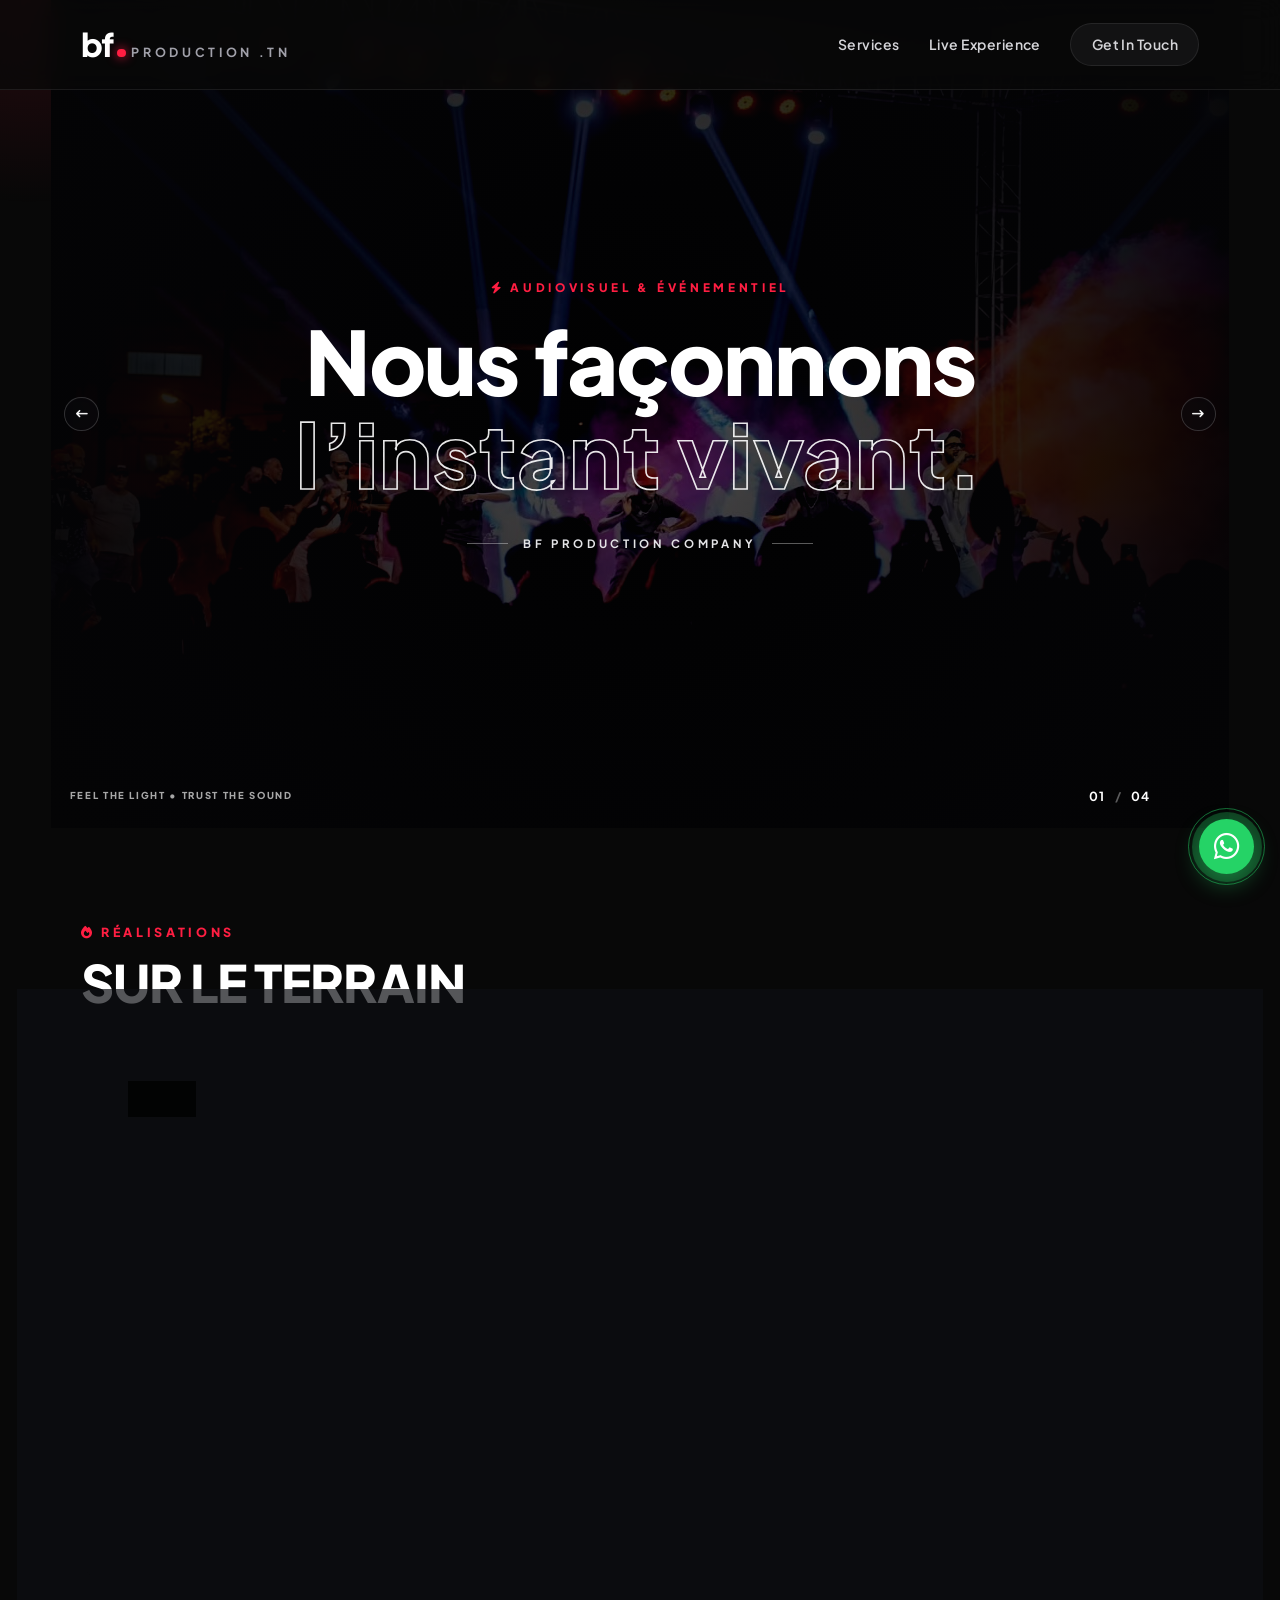
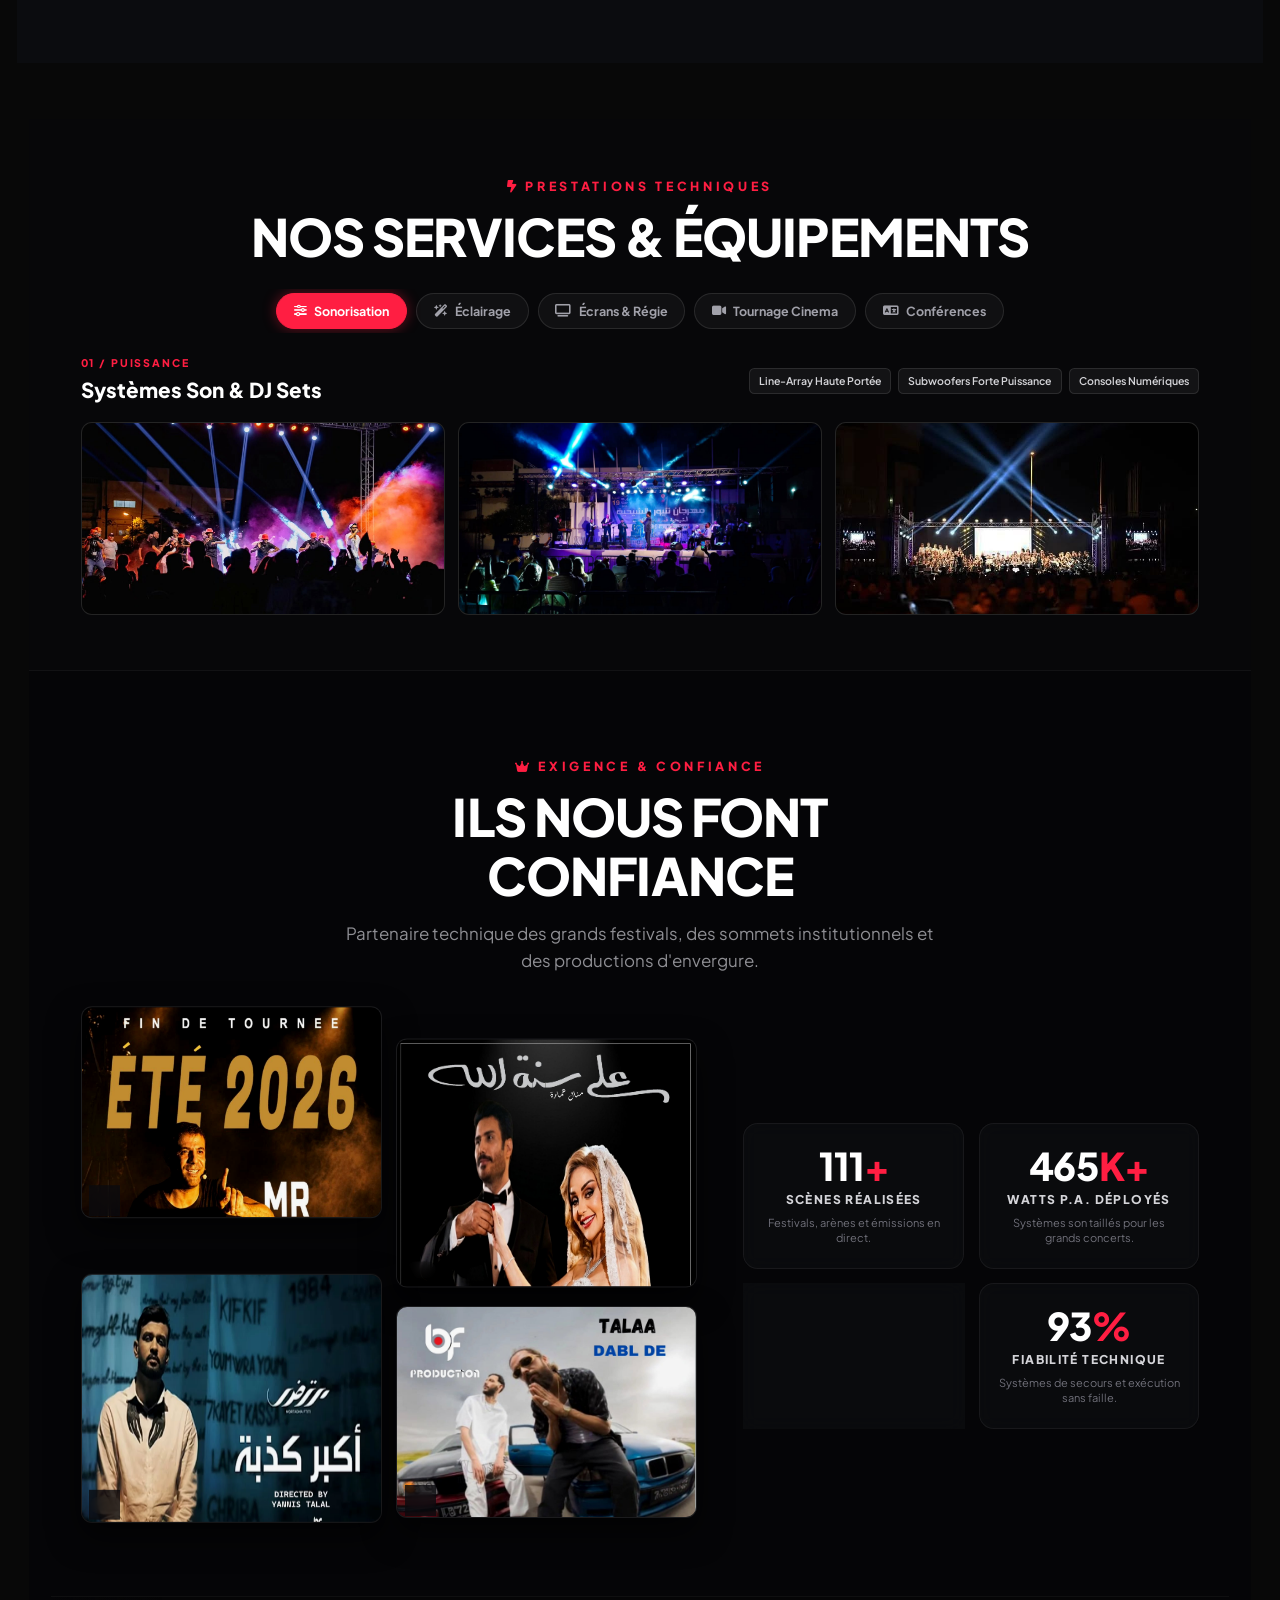
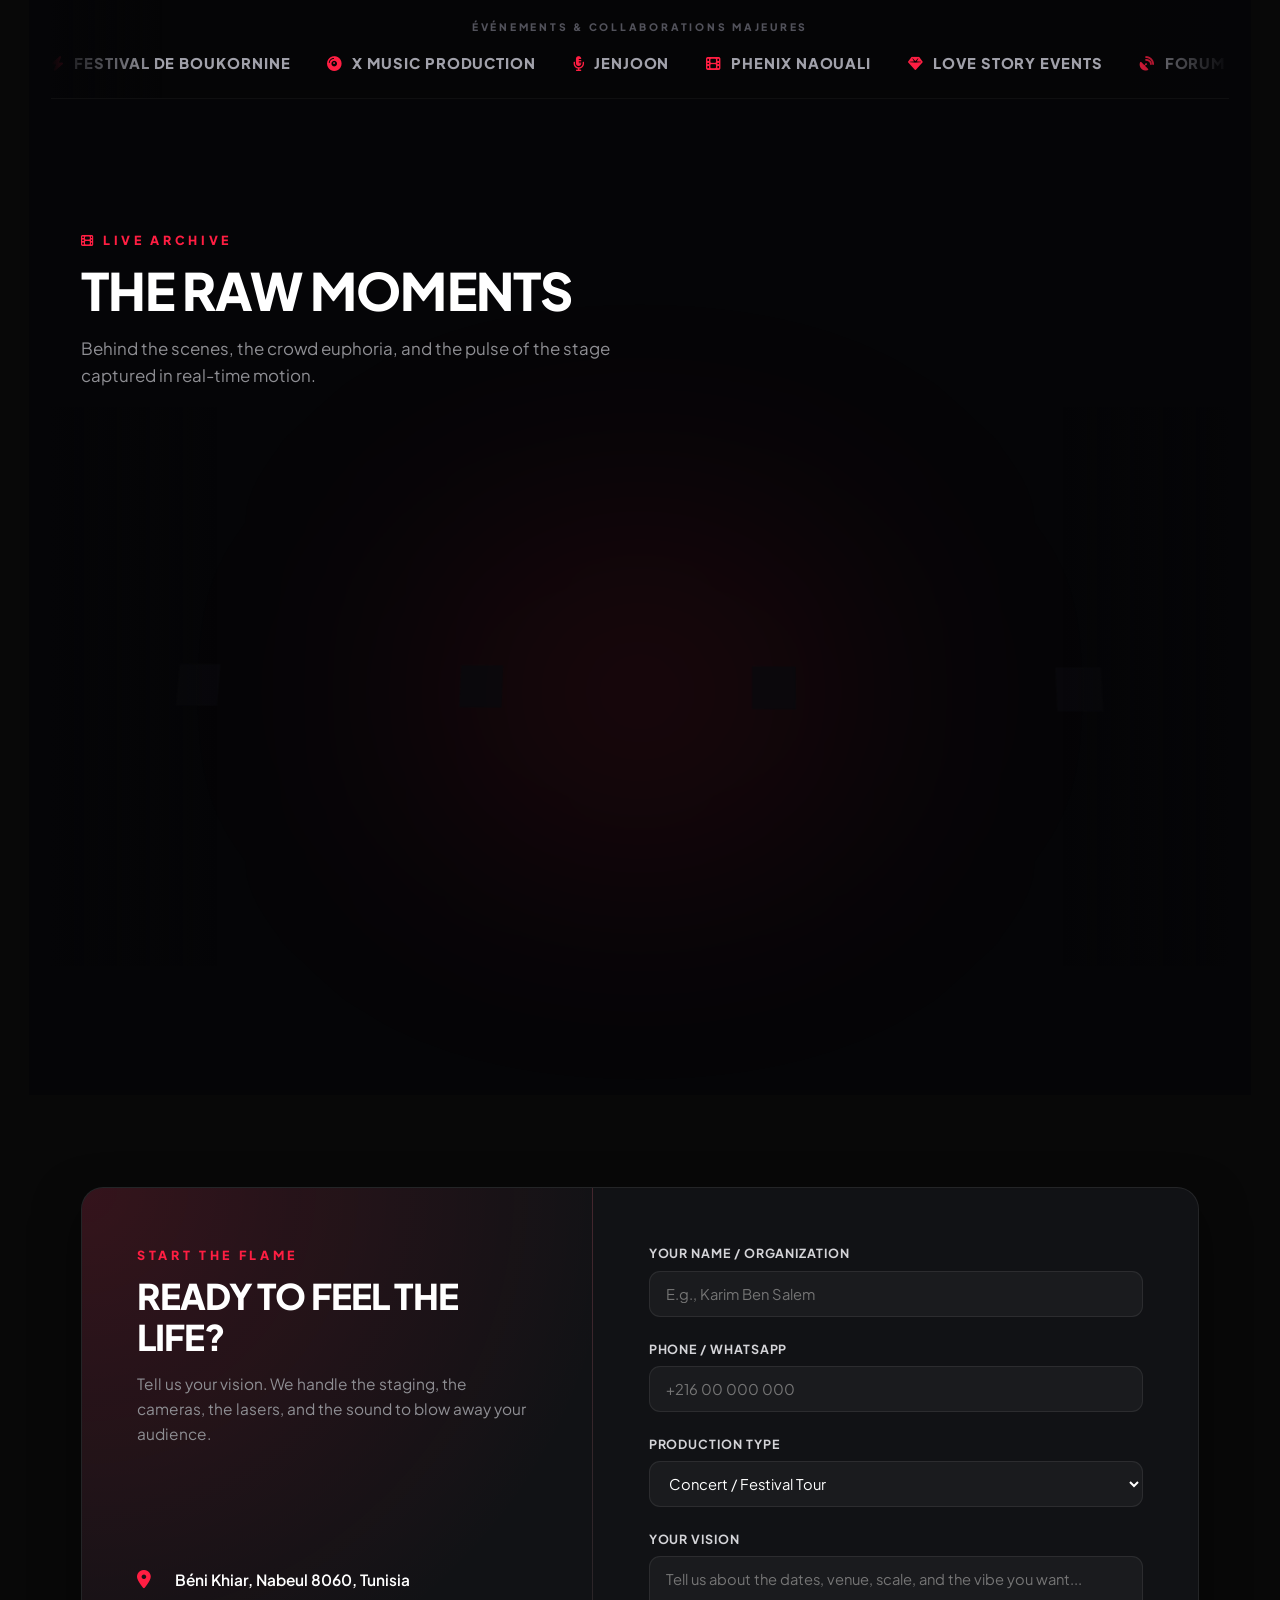
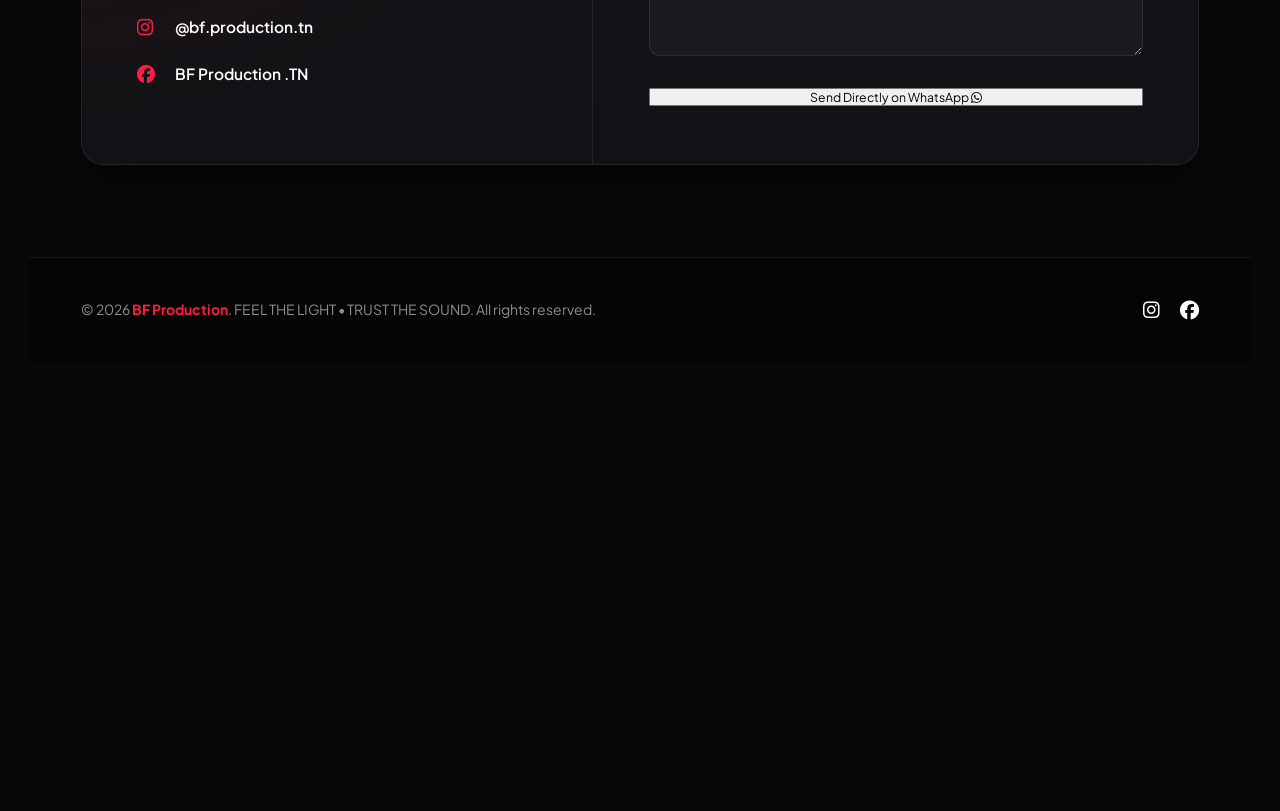
==== commit 8f8a2f5f: "version4" ====
--- a/index.html
+++ b/index.html
@@ -27,9 +27,9 @@
   <div data-include="components/hero.html"></div>
    <div data-include="components/portfolio.html"></div>
   <div data-include="components/services.html"></div>
+ <div data-include="components/partners.html"></div>
+ <div data-include="components/album.html"></div>
 
- <div data-include="components/album.html"></div>
- <div data-include="components/partners.html"></div>
   <div data-include="components/contact.html"></div>
   <div data-include="components/footer.html"></div>
 <!-- Floating WhatsApp Quick Connect -->
--- a/css/partners.css
+++ b/css/partners.css
@@ -2,7 +2,7 @@
    TRUST & STAGE METRICS SECTION
    ============================================================ */
 .partners {
-  background: #08080a;
+  background: #050507;
   padding: 90px 0 110px;
   position: relative;
   overflow: hidden;
@@ -12,50 +12,167 @@
 .partners-header {
   text-align: center;
   max-width: 700px;
-  margin: 0 auto 60px;
+  margin: 0 auto 50px;
+  opacity: 0;
+  transform: translateY(30px);
+  transition: opacity 0.8s cubic-bezier(0.16, 1, 0.3, 1),
+              transform 0.8s cubic-bezier(0.16, 1, 0.3, 1);
 }
 
 .partners-header .section-subtitle {
   margin: 0 auto;
 }
 
-/* ============================================================
-   TELEMETRY METRICS GRID
+.partners.ignited .partners-header {
+  opacity: 1;
+  transform: translateY(0);
+}
+
+/* ============================================================
+   DISPOSITION ASYMÉTRIQUE : 4 PHOTOS + MÉTRIQUES
+   ============================================================ */
+.partners-showcase {
+  display: grid;
+  grid-template-columns: 1.15fr 0.85fr;
+  gap: 50px;
+  align-items: center;
+  margin-bottom: 70px;
+}
+
+/* Grille 4 Photos en Quinconce Asymétrique (Desktop) */
+.showcase-visuals.four-photos {
+  display: grid;
+  grid-template-columns: 1fr 1fr;
+  gap: 16px;
+  align-items: start;
+}
+
+.showcase-visuals.four-photos .visual-card {
+  position: relative;
+}
+
+.card-top-left { transform: translateY(-15px); }
+.card-top-right { transform: translateY(20px); }
+.card-bottom-left { transform: translateY(-10px); }
+.card-bottom-right { transform: translateY(25px); }
+
+.card-top-left .img-wrapper,
+.card-bottom-right .img-wrapper {
+  height: 230px;
+}
+
+.card-top-right .img-wrapper,
+.card-bottom-left .img-wrapper {
+  height: 270px;
+}
+
+/* Conteneur d'image & Crossfade */
+.showcase-visuals.four-photos .img-wrapper {
+  position: relative;
+  width: 100%;
+  border-radius: 12px;
+  overflow: hidden;
+  background: #08080a;
+  box-shadow: 0 15px 35px rgba(0, 0, 0, 0.6);
+  border: 1px solid rgba(255, 255, 255, 0.08);
+}
+
+.crossfade-img {
+  position: absolute;
+  inset: 0;
+  width: 100%;
+  height: 100%;
+  object-fit: cover;
+  opacity: 0;
+  transform: scale(1.05);
+  transition: opacity 1.2s cubic-bezier(0.25, 1, 0.5, 1),
+              transform 1.4s cubic-bezier(0.25, 1, 0.5, 1);
+  filter: brightness(0.85) contrast(1.1);
+  pointer-events: none;
+}
+
+.crossfade-img.is-visible {
+  opacity: 1;
+  transform: scale(1);
+  pointer-events: auto;
+}
+
+.auto-crossfade-card:hover .crossfade-img.is-visible {
+  filter: brightness(1) contrast(1.15);
+  transform: scale(1.04);
+}
+
+.showcase-visuals.four-photos .visual-floating-badge {
+  position: absolute;
+  bottom: 10px;
+  left: 10px;
+  display: inline-flex;
+  align-items: center;
+  gap: 6px;
+  padding: 5px 12px;
+  border-radius: 50px;
+  background: rgba(10, 10, 14, 0.8);
+  backdrop-filter: blur(6px);
+  border: 1px solid rgba(255, 255, 255, 0.12);
+  color: #fff;
+  font-size: 0.6rem;
+  font-weight: 800;
+  letter-spacing: 1px;
+  z-index: 2;
+}
+
+.badge-dot {
+  width: 6px;
+  height: 6px;
+  background: var(--primary-red);
+  border-radius: 50%;
+  box-shadow: 0 0 8px var(--primary-red);
+}
+
+/* ============================================================
+   MÉTRIQUES CHIFFRÉES
    ============================================================ */
 .metrics-grid {
   display: grid;
-  grid-template-columns: repeat(4, 1fr);
-  gap: 20px;
-  margin-bottom: 70px;
+  grid-template-columns: 1fr 1fr;
+  gap: 16px;
 }
 
 .metric-card {
   background: rgba(14, 15, 19, 0.6);
   border: 1px solid rgba(255, 255, 255, 0.06);
-  border-radius: 18px;
-  padding: 30px 24px;
+  border-radius: 16px;
+  padding: 24px 20px;
   text-align: center;
   backdrop-filter: blur(10px);
   position: relative;
+  opacity: 0;
+  transform: translateY(35px);
   transition: transform 0.35s cubic-bezier(0.16, 1, 0.3, 1),
               border-color 0.35s ease,
-              box-shadow 0.35s ease;
+              box-shadow 0.35s ease,
+              opacity 0.7s cubic-bezier(0.16, 1, 0.3, 1);
+}
+
+.partners.ignited .metric-card {
+  opacity: 1;
+  transform: translateY(0);
 }
 
 .metric-card:hover {
-  transform: translateY(-6px);
+  transform: translateY(-5px);
   border-color: rgba(255, 30, 66, 0.4);
   box-shadow: 0 15px 35px rgba(0, 0, 0, 0.8), 0 0 25px rgba(255, 30, 66, 0.15);
 }
 
 .metric-num {
-  font-size: 2.8rem;
+  font-size: 2.6rem;
   font-weight: 900;
   color: #fff;
   line-height: 1;
   letter-spacing: -1px;
   display: block;
-  margin-bottom: 8px;
+  margin-bottom: 6px;
 }
 
 .metric-num .accent {
@@ -63,42 +180,64 @@
 }
 
 .metric-label {
-  font-size: 0.85rem;
+  font-size: 0.82rem;
   font-weight: 800;
   text-transform: uppercase;
-  letter-spacing: 2px;
+  letter-spacing: 1.5px;
   color: #d4d4d8;
   display: block;
-  margin-bottom: 8px;
+  margin-bottom: 6px;
 }
 
 .metric-desc {
-  font-size: 0.8rem;
+  font-size: 0.75rem;
   color: #71717a;
   line-height: 1.4;
-}
-
-/* ============================================================
-   BRAND / COLLABORATOR MARQUEE
+  margin: 0;
+}
+
+/* ============================================================
+   ANIMATIONS AU SCROLL
+   ============================================================ */
+.reveal-up {
+  opacity: 0;
+  transition: opacity 0.8s cubic-bezier(0.16, 1, 0.3, 1),
+              transform 0.8s cubic-bezier(0.16, 1, 0.3, 1);
+}
+
+.reveal-up.active-reveal {
+  opacity: 1;
+}
+
+.card-top-left.active-reveal { transform: translateY(-15px); }
+.card-top-right.active-reveal { transform: translateY(20px); }
+.card-bottom-left.active-reveal { transform: translateY(-10px); }
+.card-bottom-right.active-reveal { transform: translateY(25px); }
+
+.delay-1 { transition-delay: 0.15s; }
+.delay-2 { transition-delay: 0.25s; }
+.delay-3 { transition-delay: 0.35s; }
+
+/* ============================================================
+   RUBAN DÉFILANT CONTINU (MARQUEE)
    ============================================================ */
 .partners-stream-wrapper {
   width: 100vw;
   margin-left: calc(-50vw + 50%);
   position: relative;
   overflow: hidden;
-  padding: 30px 0;
+  padding: 24px 0;
   background: rgba(5, 5, 7, 0.85);
   border-top: 1px solid rgba(255, 255, 255, 0.04);
   border-bottom: 1px solid rgba(255, 255, 255, 0.04);
 }
 
-/* Edge Fog Vignette */
 .partners-stream-wrapper::before,
 .partners-stream-wrapper::after {
   content: '';
   position: absolute;
   top: 0;
-  width: 160px;
+  width: 120px;
   height: 100%;
   z-index: 2;
   pointer-events: none;
@@ -106,29 +245,29 @@
 
 .partners-stream-wrapper::before {
   left: 0;
-  background: linear-gradient(90deg, #08080a 0%, transparent 100%);
+  background: linear-gradient(90deg, #050507 0%, transparent 100%);
 }
 
 .partners-stream-wrapper::after {
   right: 0;
-  background: linear-gradient(-90deg, #08080a 0%, transparent 100%);
+  background: linear-gradient(-90deg, #050507 0%, transparent 100%);
 }
 
 .stream-title {
   text-align: center;
-  font-size: 0.72rem;
+  font-size: 0.7rem;
   font-weight: 800;
   letter-spacing: 3px;
   color: #52525b;
   text-transform: uppercase;
-  margin-bottom: 24px;
+  margin-bottom: 18px;
 }
 
 .stream-track {
   display: flex;
-  gap: 50px;
+  gap: 40px;
   width: max-content;
-  animation: streamScroll 30s linear infinite;
+  animation: streamScroll 28s linear infinite;
   align-items: center;
 }
 
@@ -142,138 +281,140 @@
 }
 
 .partner-item {
-  font-size: 1.15rem;
+  font-size: 1rem;
   font-weight: 800;
   letter-spacing: 1px;
   color: #a1a1aa;
   display: flex;
   align-items: center;
-  gap: 12px;
+  gap: 10px;
   text-transform: uppercase;
   white-space: nowrap;
-  transition: color 0.3s ease, text-shadow 0.3s ease;
-  cursor: default;
 }
 
 .partner-item i {
   color: var(--primary-red);
-  font-size: 0.95rem;
-}
-
-.partner-item:hover {
-  color: #fff;
-  text-shadow: 0 0 15px rgba(255, 30, 66, 0.6);
-}
-
-/* Responsive adjustments */
-@media (max-width: 992px) {
+}
+
+/* ============================================================
+   CADRAGE MOBILE ÉPURÉ (BENTO HERO : 1 GRAND + 3 PETITS)
+   ============================================================ */
+@media (max-width: 768px) {
+  .section.partners {
+    padding: 50px 14px 40px;
+  }
+
+  .partners-header {
+    margin-bottom: 25px;
+  }
+
+  .partners-showcase {
+    grid-template-columns: 1fr;
+    gap: 22px;
+    margin-bottom: 35px;
+  }
+
+  /* Grille Bento à 3 colonnes : la 1ère prend toute la largeur */
+  .showcase-visuals.four-photos {
+    display: grid;
+    grid-template-columns: repeat(3, 1fr);
+    gap: 8px;
+    padding: 8px;
+    background: rgba(255, 255, 255, 0.02);
+    border: 1px solid rgba(255, 255, 255, 0.06);
+    border-radius: 14px;
+  }
+
+  /* Reset complet des translations desktop */
+  .card-top-left,
+  .card-top-right,
+  .card-bottom-left,
+  .card-bottom-right,
+  .card-top-left.active-reveal,
+  .card-top-right.active-reveal,
+  .card-bottom-left.active-reveal,
+  .card-bottom-right.active-reveal {
+    transform: none !important;
+  }
+
+  /* Photo 1 : Grand bandeau panoramique cinématographique */
+  .card-top-left {
+    grid-column: span 3;
+  }
+
+  .card-top-left .img-wrapper {
+    height: 180px !important;
+    border-radius: 10px;
+  }
+
+  /* Photos 2, 3 et 4 : Triptyque aligné en bas */
+  .card-top-right .img-wrapper,
+  .card-bottom-left .img-wrapper,
+  .card-bottom-right .img-wrapper {
+    height: 105px !important;
+    border-radius: 8px;
+  }
+
+  /* Badge affiché uniquement sur la photo principale */
+  .card-top-left .visual-floating-badge {
+    display: inline-flex;
+    bottom: 8px;
+    left: 8px;
+    padding: 3px 8px;
+    font-size: 0.55rem;
+  }
+
+  .card-top-right .visual-floating-badge,
+  .card-bottom-left .visual-floating-badge,
+  .card-bottom-right .visual-floating-badge {
+    display: none;
+  }
+
+  /* Métriques compactes */
   .metrics-grid {
-    grid-template-columns: repeat(2, 1fr);
-  }
-}
-
-@media (max-width: 768px) {
-  .partners {
-    padding: 60px 0 80px;
-  }
-  .metrics-grid {
-    grid-template-columns: 1fr;
-    gap: 14px;
-  }
+    grid-template-columns: 1fr 1fr;
+    gap: 10px;
+  }
+
   .metric-card {
-    padding: 22px 18px;
-  }
+    padding: 16px 12px;
+    border-radius: 12px;
+  }
+
   .metric-num {
-    font-size: 2.2rem;
-  }
-}
-/* ============================================================
-   PARTNERS & METRICS SCROLL REVEAL ANIMATIONS
-   ============================================================ */
-
-/* Header Initial State */
-.partners-header {
-  opacity: 0;
-  transform: translateY(30px);
-  transition: opacity 0.8s cubic-bezier(0.16, 1, 0.3, 1),
-              transform 0.8s cubic-bezier(0.16, 1, 0.3, 1);
-}
-
-/* Metric Cards Initial State */
-.metric-card {
-  opacity: 0;
-  transform: translateY(40px) scale(0.95);
-  filter: blur(6px);
-  transition: opacity 0.7s cubic-bezier(0.16, 1, 0.3, 1),
-              transform 0.7s cubic-bezier(0.16, 1, 0.3, 1),
-              filter 0.7s cubic-bezier(0.16, 1, 0.3, 1),
-              border-color 0.35s ease,
-              box-shadow 0.35s ease;
-}
-
-/* Partner Stream Initial State */
-.partners-stream-wrapper {
-  opacity: 0;
-  transform: translateY(20px);
-  transition: opacity 0.9s cubic-bezier(0.16, 1, 0.3, 1),
-              transform 0.9s cubic-bezier(0.16, 1, 0.3, 1);
-}
-
-/* ---------------- Ignited States ---------------- */
-
-.partners.ignited .partners-header {
-  opacity: 1;
-  transform: translateY(0);
-}
-
-/* Staggered Card Entrances */
-.partners.ignited .metric-card:nth-child(1) {
-  opacity: 1;
-  transform: translateY(0) scale(1);
-  filter: blur(0);
-  transition-delay: 0.1s;
-}
-
-.partners.ignited .metric-card:nth-child(2) {
-  opacity: 1;
-  transform: translateY(0) scale(1);
-  filter: blur(0);
-  transition-delay: 0.22s;
-}
-
-.partners.ignited .metric-card:nth-child(3) {
-  opacity: 1;
-  transform: translateY(0) scale(1);
-  filter: blur(0);
-  transition-delay: 0.34s;
-}
-
-.partners.ignited .metric-card:nth-child(4) {
-  opacity: 1;
-  transform: translateY(0) scale(1);
-  filter: blur(0);
-  transition-delay: 0.46s;
-}
-
-/* Red rim flash on cards upon arrival */
-.partners.ignited .metric-card::after {
-  content: '';
+    font-size: 1.85rem;
+  }
+
+  .metric-label {
+    font-size: 0.72rem;
+    letter-spacing: 1px;
+  }
+
+  .metric-desc {
+    display: none;
+  }
+}
+/* Désactiver le zoom artificiel */
+.crossfade-img {
   position: absolute;
   inset: 0;
-  border-radius: 18px;
-  box-shadow: inset 0 0 25px rgba(255, 30, 66, 0.4);
+  width: 100%;
+  height: 100%;
+  object-fit: cover;
+  object-position: center top; /* Garde la tête visible si léger débord */
   opacity: 0;
-  animation: metricGlowFlash 0.8s ease-out;
+  transform: none !important; /* Supprime le scale(1.05) */
+  transition: opacity 1.2s cubic-bezier(0.25, 1, 0.5, 1);
+  filter: brightness(0.95) contrast(1.05);
   pointer-events: none;
 }
 
-@keyframes metricGlowFlash {
-  0% { opacity: 1; }
-  100% { opacity: 0; }
-}
-
-.partners.ignited .partners-stream-wrapper {
+.crossfade-img.is-visible {
   opacity: 1;
-  transform: translateY(0);
-  transition-delay: 0.5s;
+  transform: none !important;
+  pointer-events: auto;
+}
+
+.auto-crossfade-card:hover .crossfade-img.is-visible {
+  transform: none !important; /* Évite de zoomer au survol */
 }
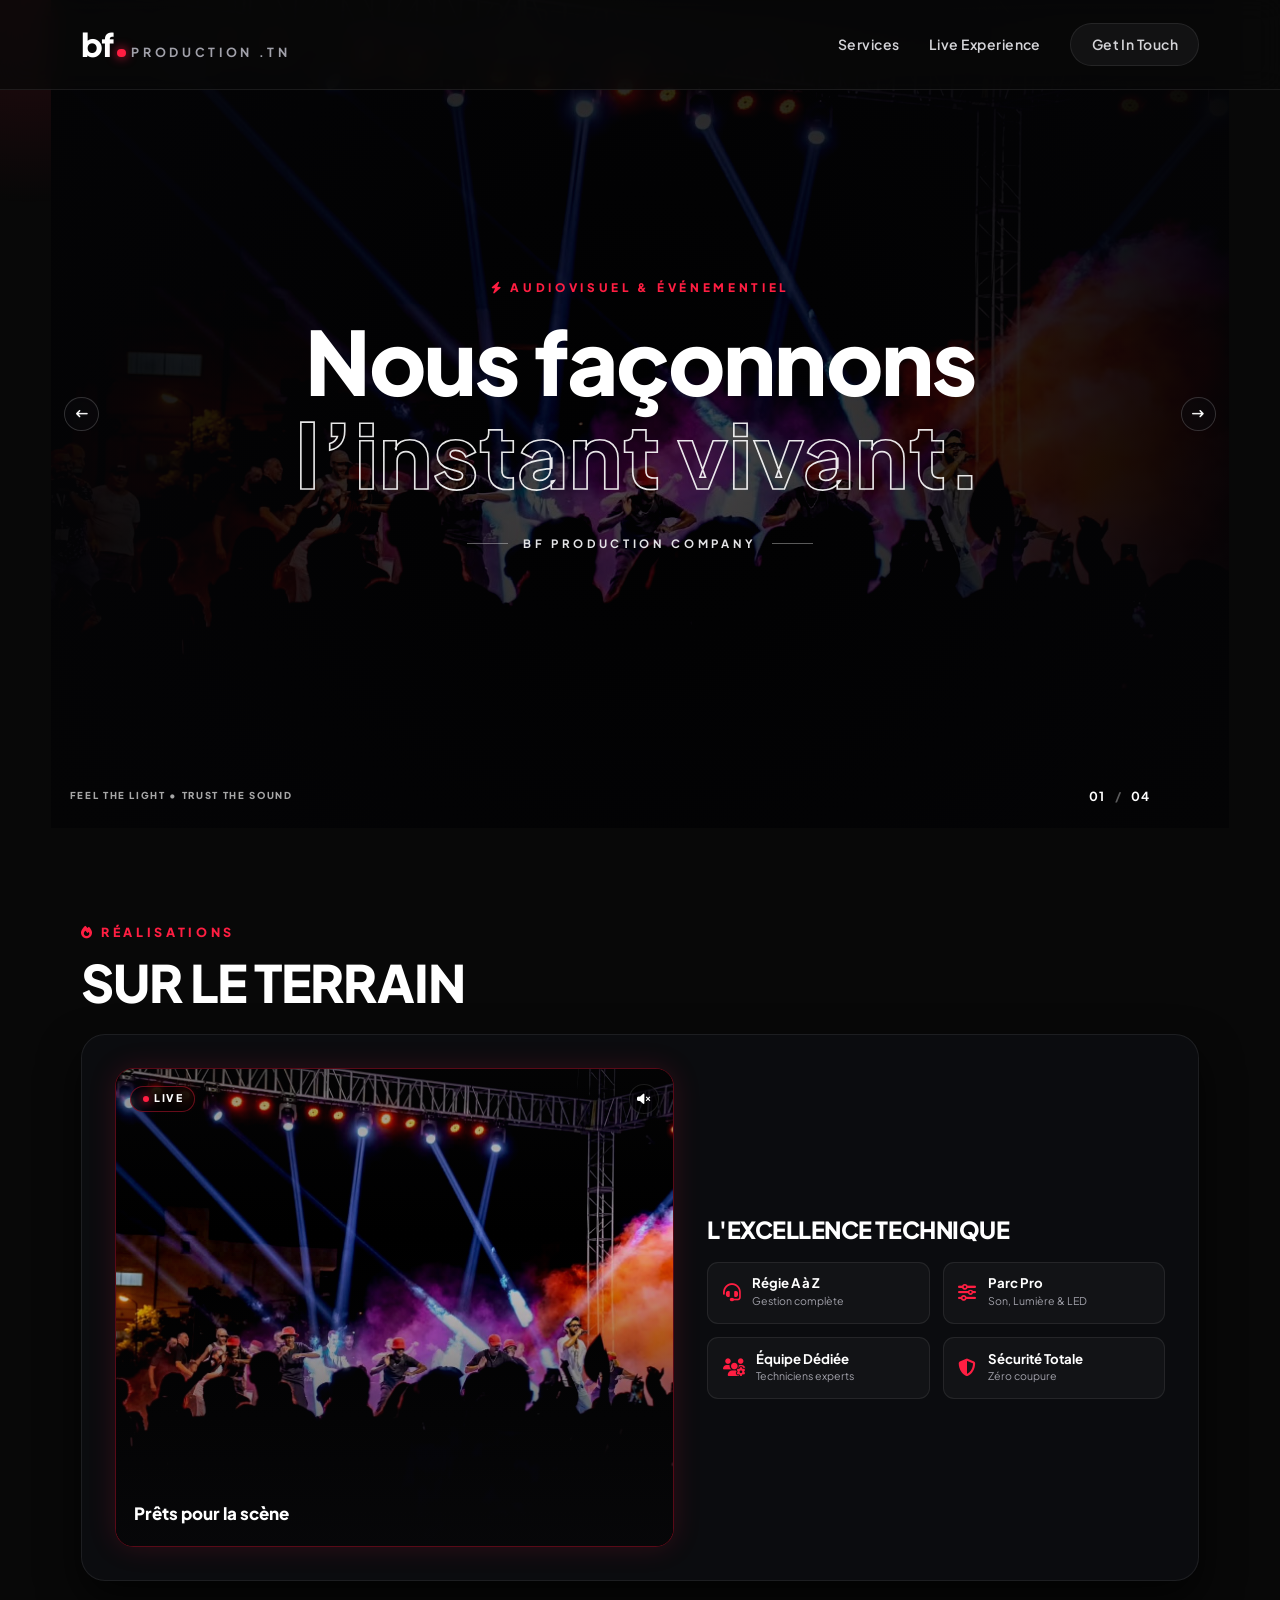
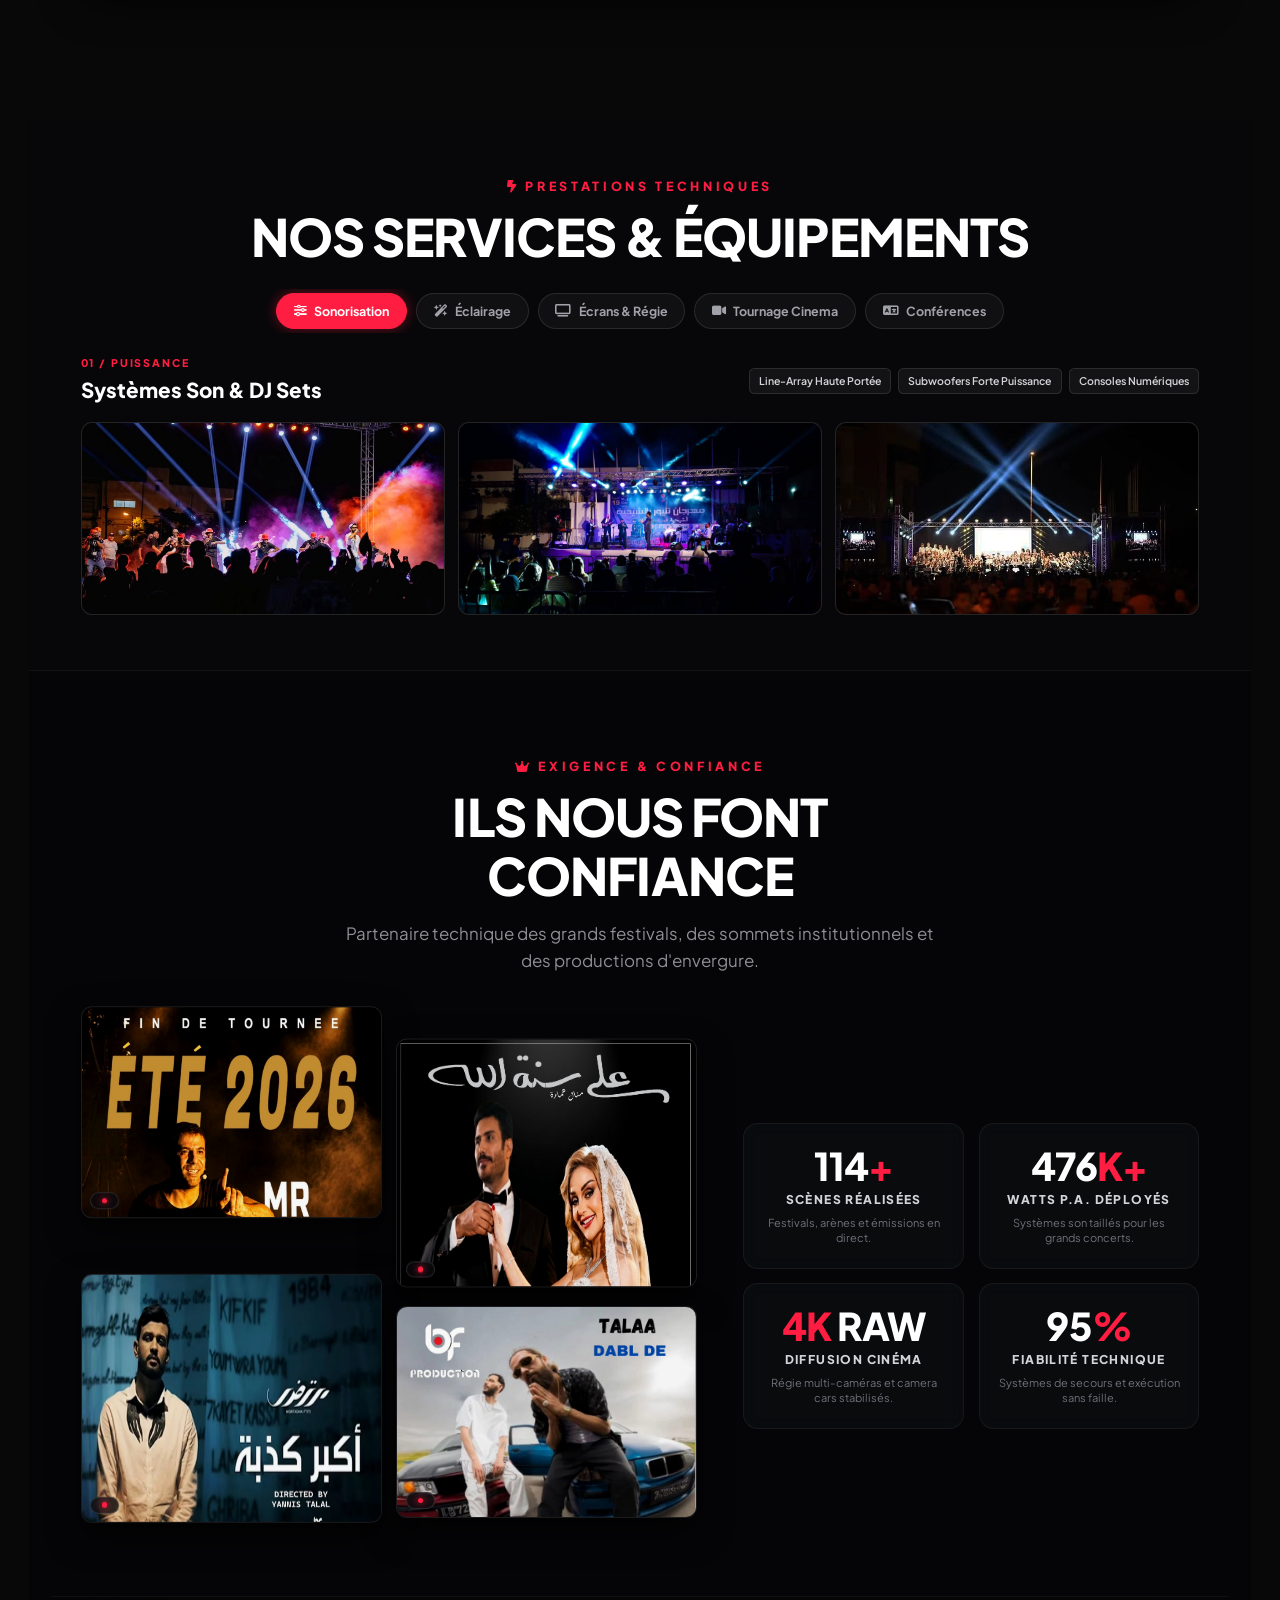
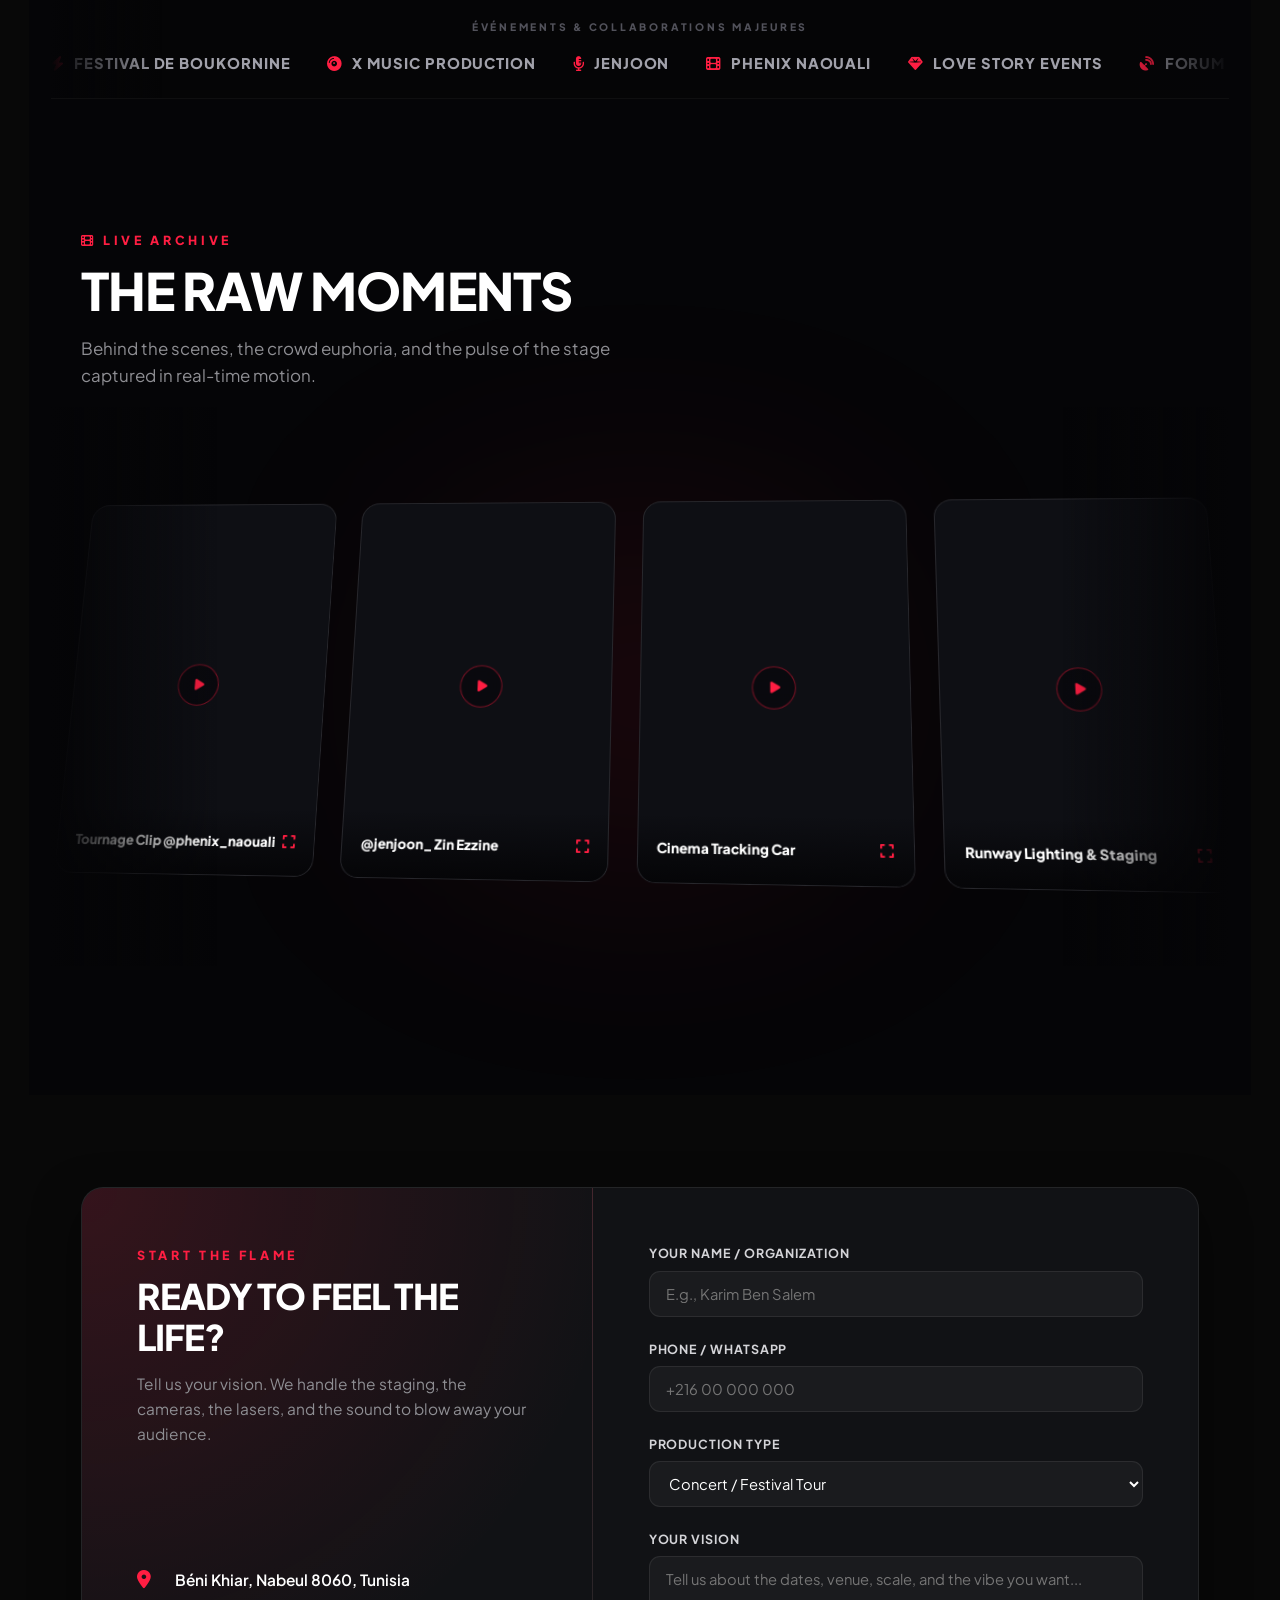
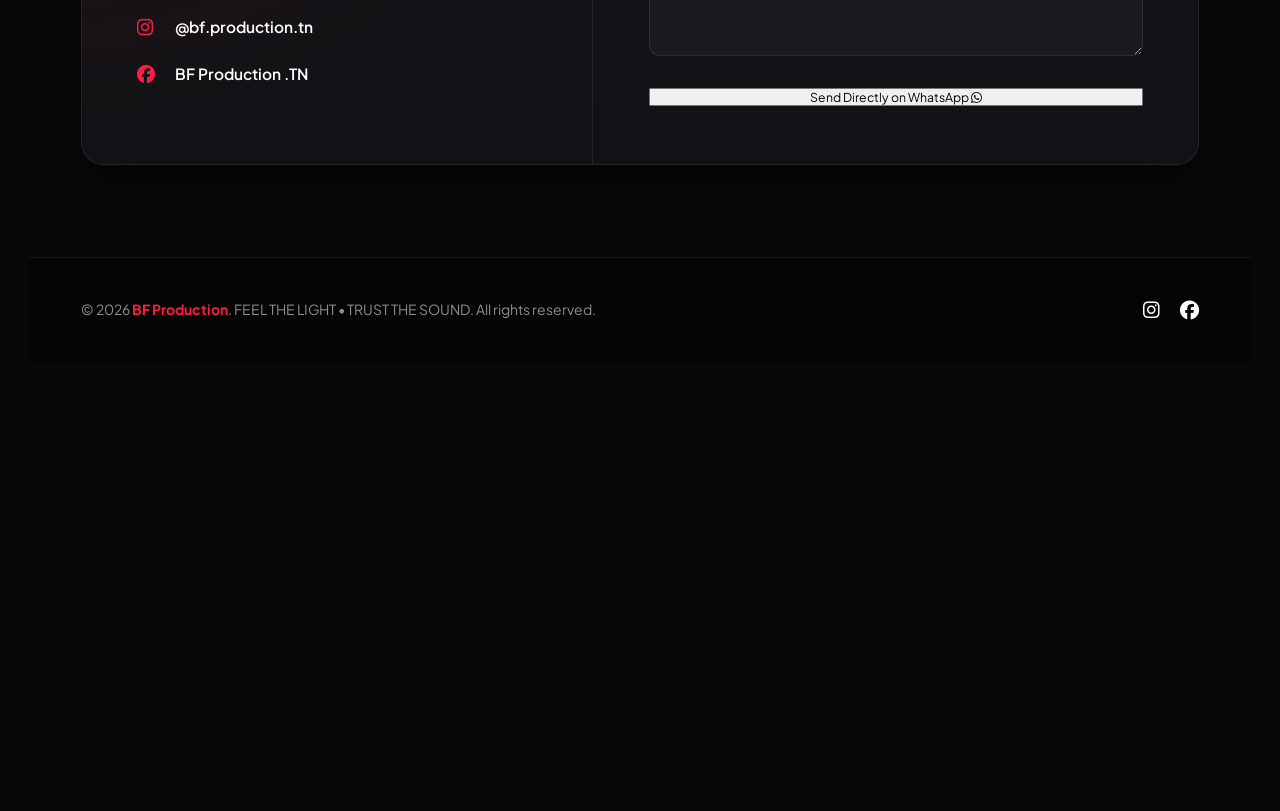
==== commit 6b4387a3: "whatsapp btn" ====
--- a/index.html
+++ b/index.html
@@ -32,16 +32,31 @@
 
   <div data-include="components/contact.html"></div>
   <div data-include="components/footer.html"></div>
-<!-- Floating WhatsApp Quick Connect -->
-  <a href="https://wa.me/21622028028?text=Hello%20BF%20Production,%20I%20would%20like%20to%20inquire%20about%20booking%20an%20event." 
-     class="whatsapp-float" 
-     target="_blank" 
-     rel="noopener noreferrer"
-     aria-label="Chat on WhatsApp">
-    <div class="whatsapp-ring"></div>
-    <i class="fa-brands fa-whatsapp"></i>
-    <span class="whatsapp-tooltip">Chat with us</span>
-  </a>
+<!-- Floating WhatsApp Action CTA -->
+  <div class="whatsapp-cta-container">
+    <!-- Bulle de Call to Action interactive -->
+    <a href="https://wa.me/21622028028?text=Bonjour%20BF%20Production,%20je%20souhaite%20un%20devis%20pour%20un%20événement." 
+       class="whatsapp-cta-badge" 
+       target="_blank" 
+       rel="noopener noreferrer">
+      <span class="cta-online-dot"></span>
+      <div class="cta-text-group">
+        <strong class="cta-title">Besoin d'un devis direct ?</strong>
+        <span class="cta-sub">Réponse rapide sur WhatsApp</span>
+      </div>
+    </a>
+
+    <!-- Bouton Circulaire Principal avec Radar -->
+    <a href="https://wa.me/21622028028?text=Bonjour%20BF%20Production,%20je%20souhaite%20un%20devis%20pour%20un%20événement." 
+       class="whatsapp-float" 
+       target="_blank" 
+       rel="noopener noreferrer"
+       aria-label="Discuter sur WhatsApp">
+      <div class="whatsapp-pulse"></div>
+      <i class="fa-brands fa-whatsapp"></i>
+    </a>
+  </div>
+
 
   <script src="js/effects.js"></script>
   <script src="js/filter.js"></script>
--- a/css/base.css
+++ b/css/base.css
@@ -434,4 +434,152 @@
   .whatsapp-tooltip {
     display: none;
   }
+}
+/* ============================================================
+   FLOATING WHATSAPP ACTION CTA
+   ============================================================ */
+.whatsapp-cta-container {
+  position: fixed;
+  bottom: 24px;
+  right: 24px;
+  display: flex;
+  align-items: center;
+  gap: 14px;
+  z-index: 9999;
+}
+
+/* Bulle textuelle d'accroche */
+.whatsapp-cta-badge {
+  display: inline-flex;
+  align-items: center;
+  gap: 10px;
+  background: rgba(12, 13, 17, 0.92);
+  border: 1px solid rgba(37, 211, 102, 0.35);
+  backdrop-filter: blur(12px);
+  padding: 10px 16px;
+  border-radius: 50px;
+  text-decoration: none;
+  box-shadow: 0 10px 25px rgba(0, 0, 0, 0.6), 0 0 15px rgba(37, 211, 102, 0.15);
+  transition: transform 0.3s cubic-bezier(0.16, 1, 0.3, 1), border-color 0.3s ease;
+}
+
+.whatsapp-cta-badge:hover {
+  transform: translateX(-4px);
+  border-color: #25d366;
+}
+
+/* Pastille verte "en ligne" */
+.cta-online-dot {
+  width: 9px;
+  height: 9px;
+  background: #25d366;
+  border-radius: 50%;
+  box-shadow: 0 0 10px #25d366;
+  animation: pulseDot 1.8s infinite;
+  flex-shrink: 0;
+}
+
+@keyframes pulseDot {
+  0%, 100% { opacity: 1; transform: scale(1); }
+  50% { opacity: 0.4; transform: scale(0.85); }
+}
+
+.cta-text-group {
+  display: flex;
+  flex-direction: column;
+}
+
+.cta-title {
+  font-size: 0.78rem;
+  font-weight: 800;
+  color: #ffffff;
+  line-height: 1.2;
+}
+
+.cta-sub {
+  font-size: 0.68rem;
+  color: #a1a1aa;
+  margin-top: 1px;
+}
+
+/* Bouton Rond Flottant */
+.whatsapp-float {
+  position: relative;
+  width: 54px;
+  height: 54px;
+  background: #25d366;
+  border-radius: 50%;
+  display: flex;
+  align-items: center;
+  justify-content: center;
+  color: #ffffff;
+  font-size: 1.8rem;
+  text-decoration: none;
+  box-shadow: 0 8px 25px rgba(37, 211, 102, 0.45);
+  transition: transform 0.3s cubic-bezier(0.16, 1, 0.3, 1);
+  flex-shrink: 0;
+}
+
+.whatsapp-float:hover {
+  transform: scale(1.1);
+  color: #ffffff;
+}
+
+/* Onde radar pulsante */
+.whatsapp-pulse {
+  position: absolute;
+  inset: -4px;
+  border-radius: 50%;
+  border: 2px solid #25d366;
+  animation: whatsappSonar 2s cubic-bezier(0.25, 1, 0.5, 1) infinite;
+  pointer-events: none;
+}
+
+@keyframes whatsappSonar {
+  0% { transform: scale(0.95); opacity: 0.8; }
+  100% { transform: scale(1.45); opacity: 0; }
+}
+
+/* ============================================================
+   RESPONSIVE MOBILE
+   ============================================================ */
+@media (max-width: 768px) {
+  .whatsapp-cta-container {
+    bottom: 16px;
+    right: 16px;
+    gap: 8px;
+  }
+
+  /* Sur mobile, on garde uniquement le titre court pour ne pas masquer l'écran */
+  .whatsapp-cta-badge {
+    padding: 7px 12px;
+  }
+
+  .cta-title {
+    font-size: 0.72rem;
+  }
+
+  .cta-sub {
+    display: none;
+  }
+
+  .whatsapp-float {
+    width: 46px;
+    height: 46px;
+    font-size: 1.5rem;
+  }
+}
+/* Transition fluide d'apparition / disparition */
+.whatsapp-cta-container {
+  transition: opacity 0.4s cubic-bezier(0.16, 1, 0.3, 1),
+              transform 0.4s cubic-bezier(0.16, 1, 0.3, 1);
+  opacity: 1;
+  transform: translateY(0) scale(1);
+}
+
+/* État masqué pendant le défilement */
+.whatsapp-cta-container.hidden-on-scroll {
+  opacity: 0;
+  transform: translateY(30px) scale(0.9);
+  pointer-events: none;
 }
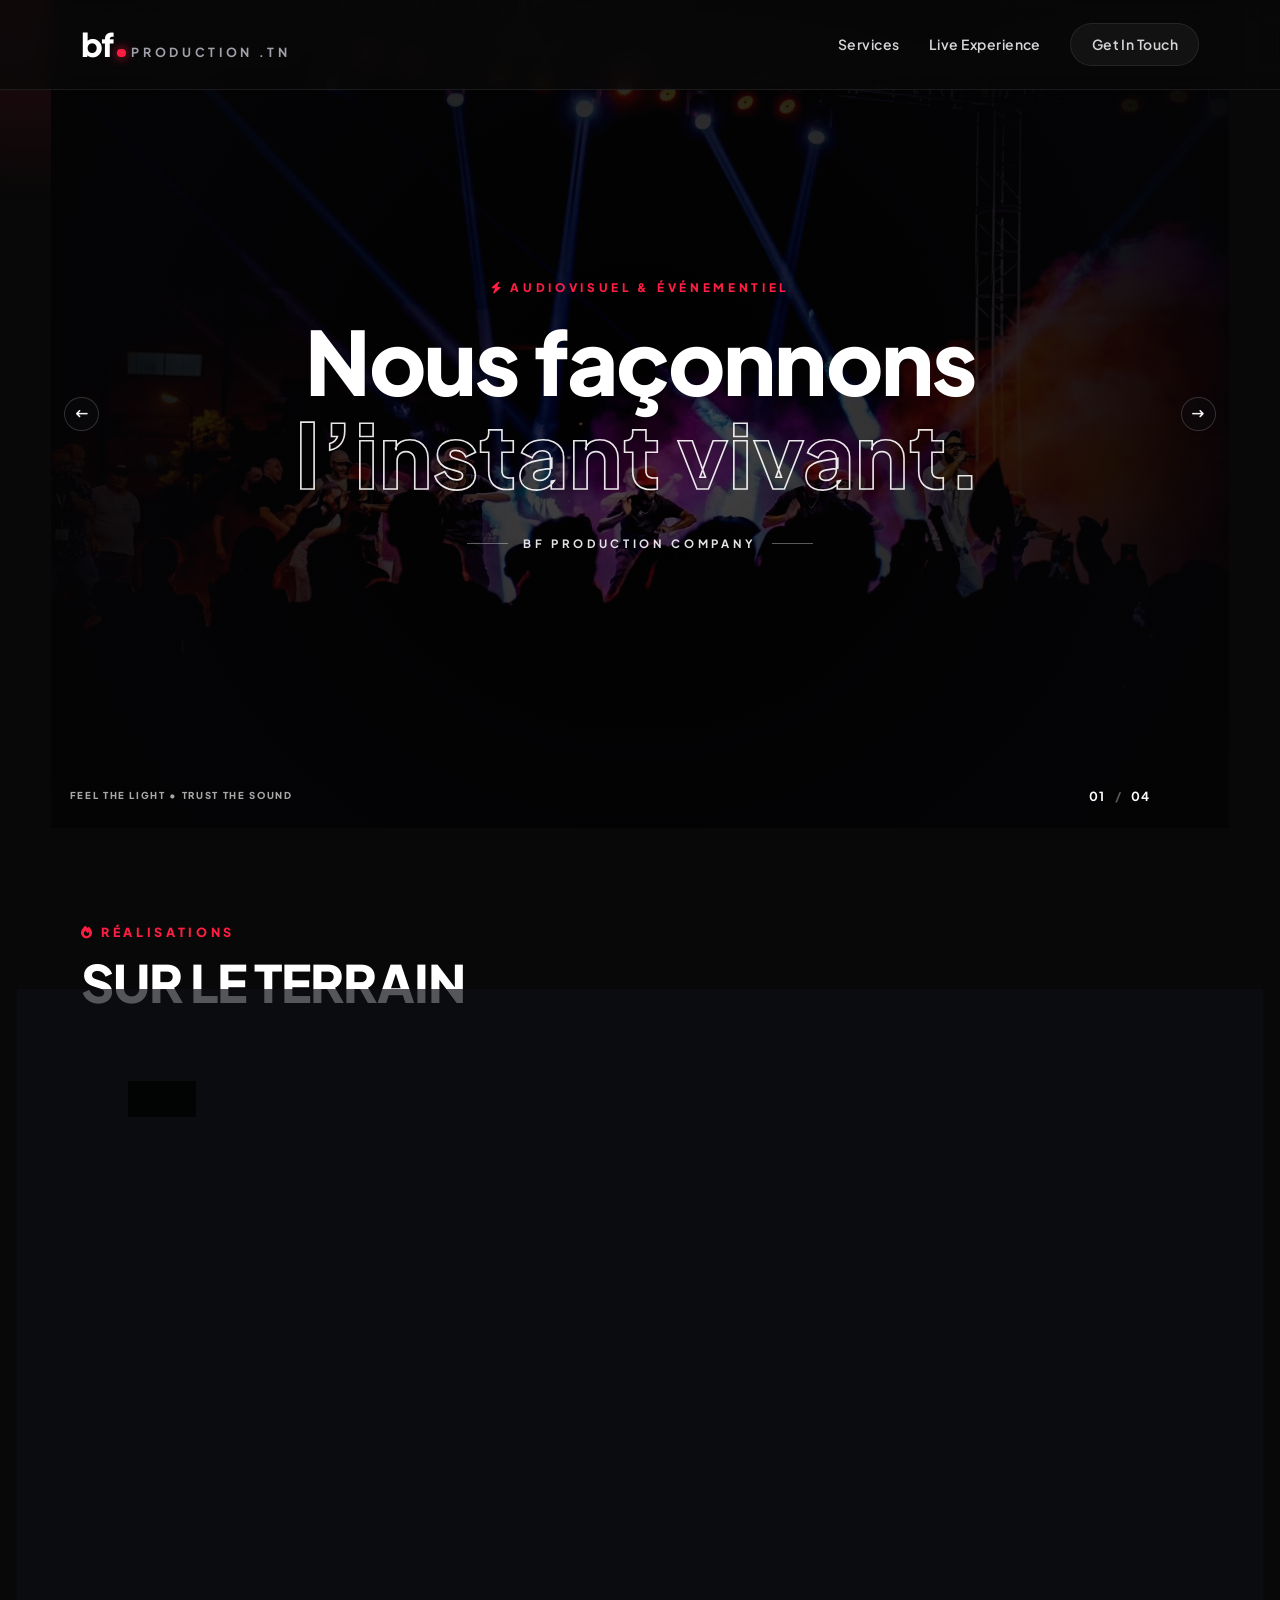
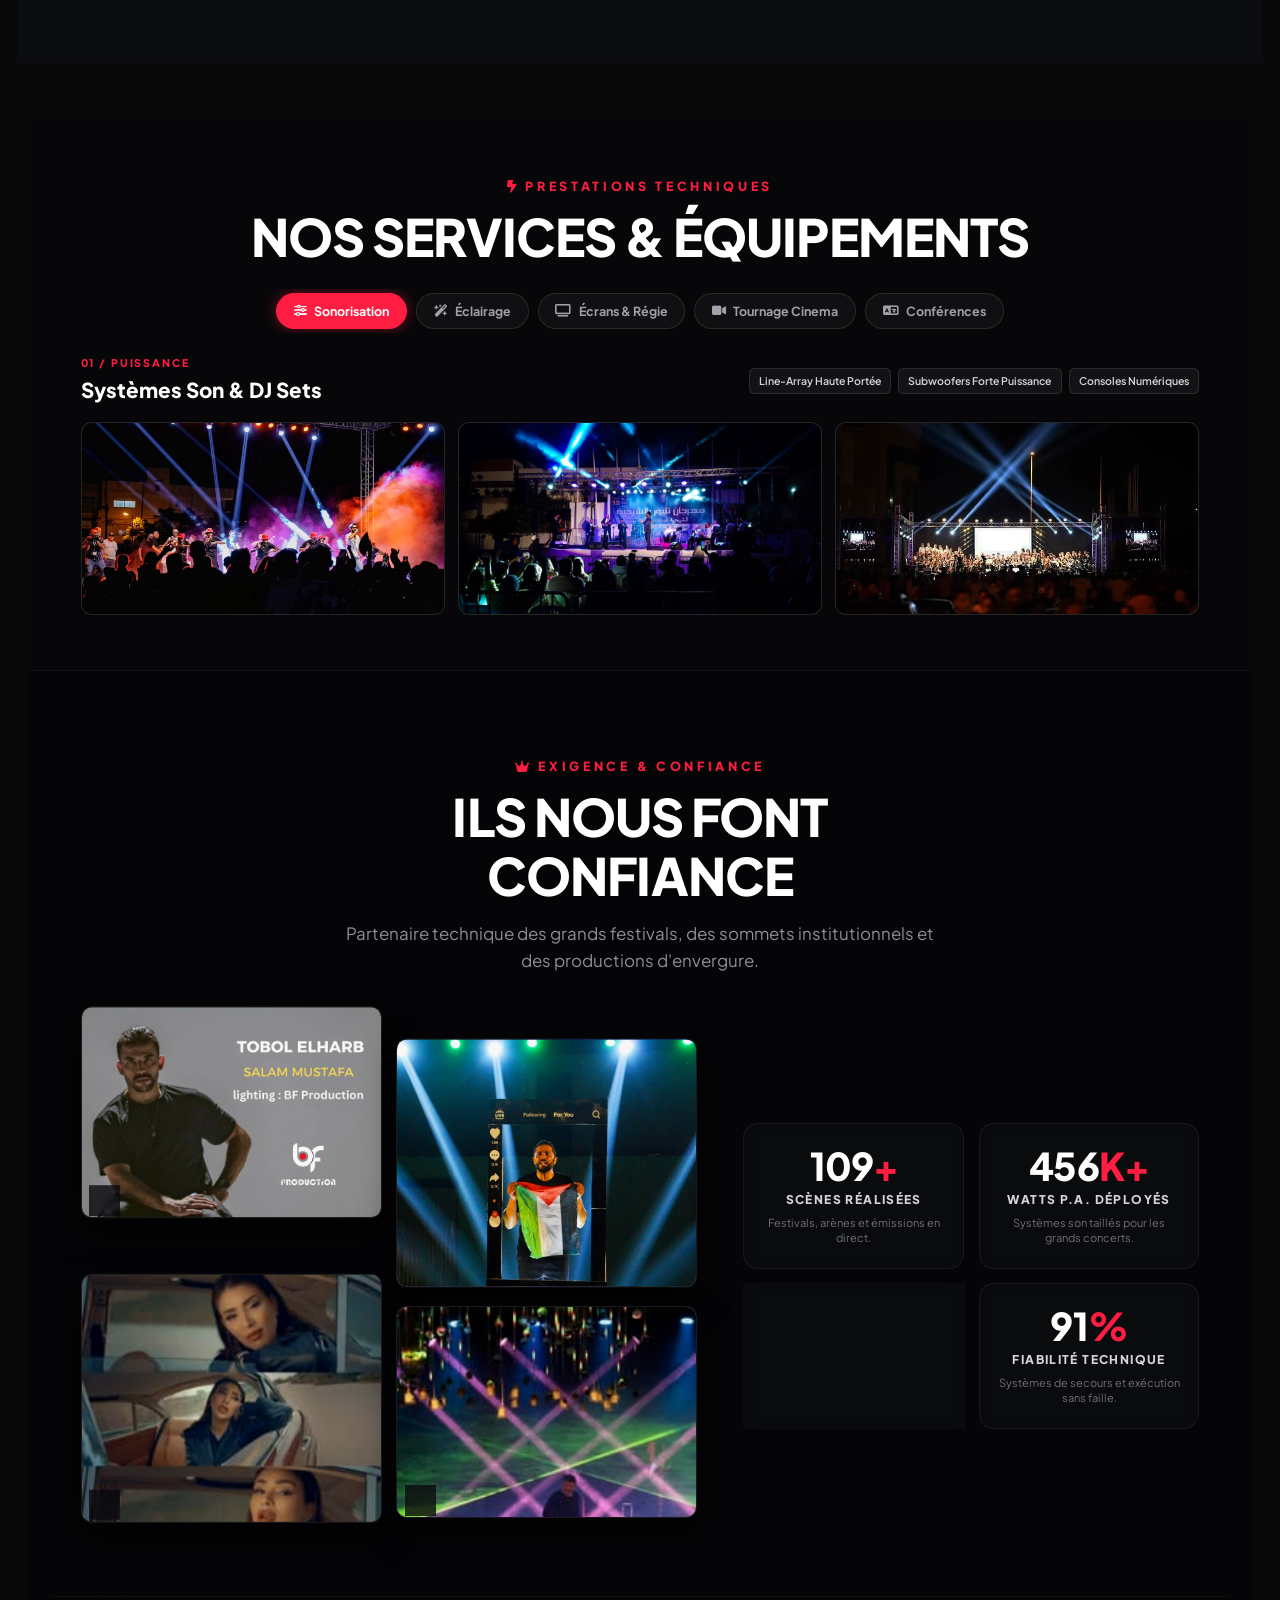
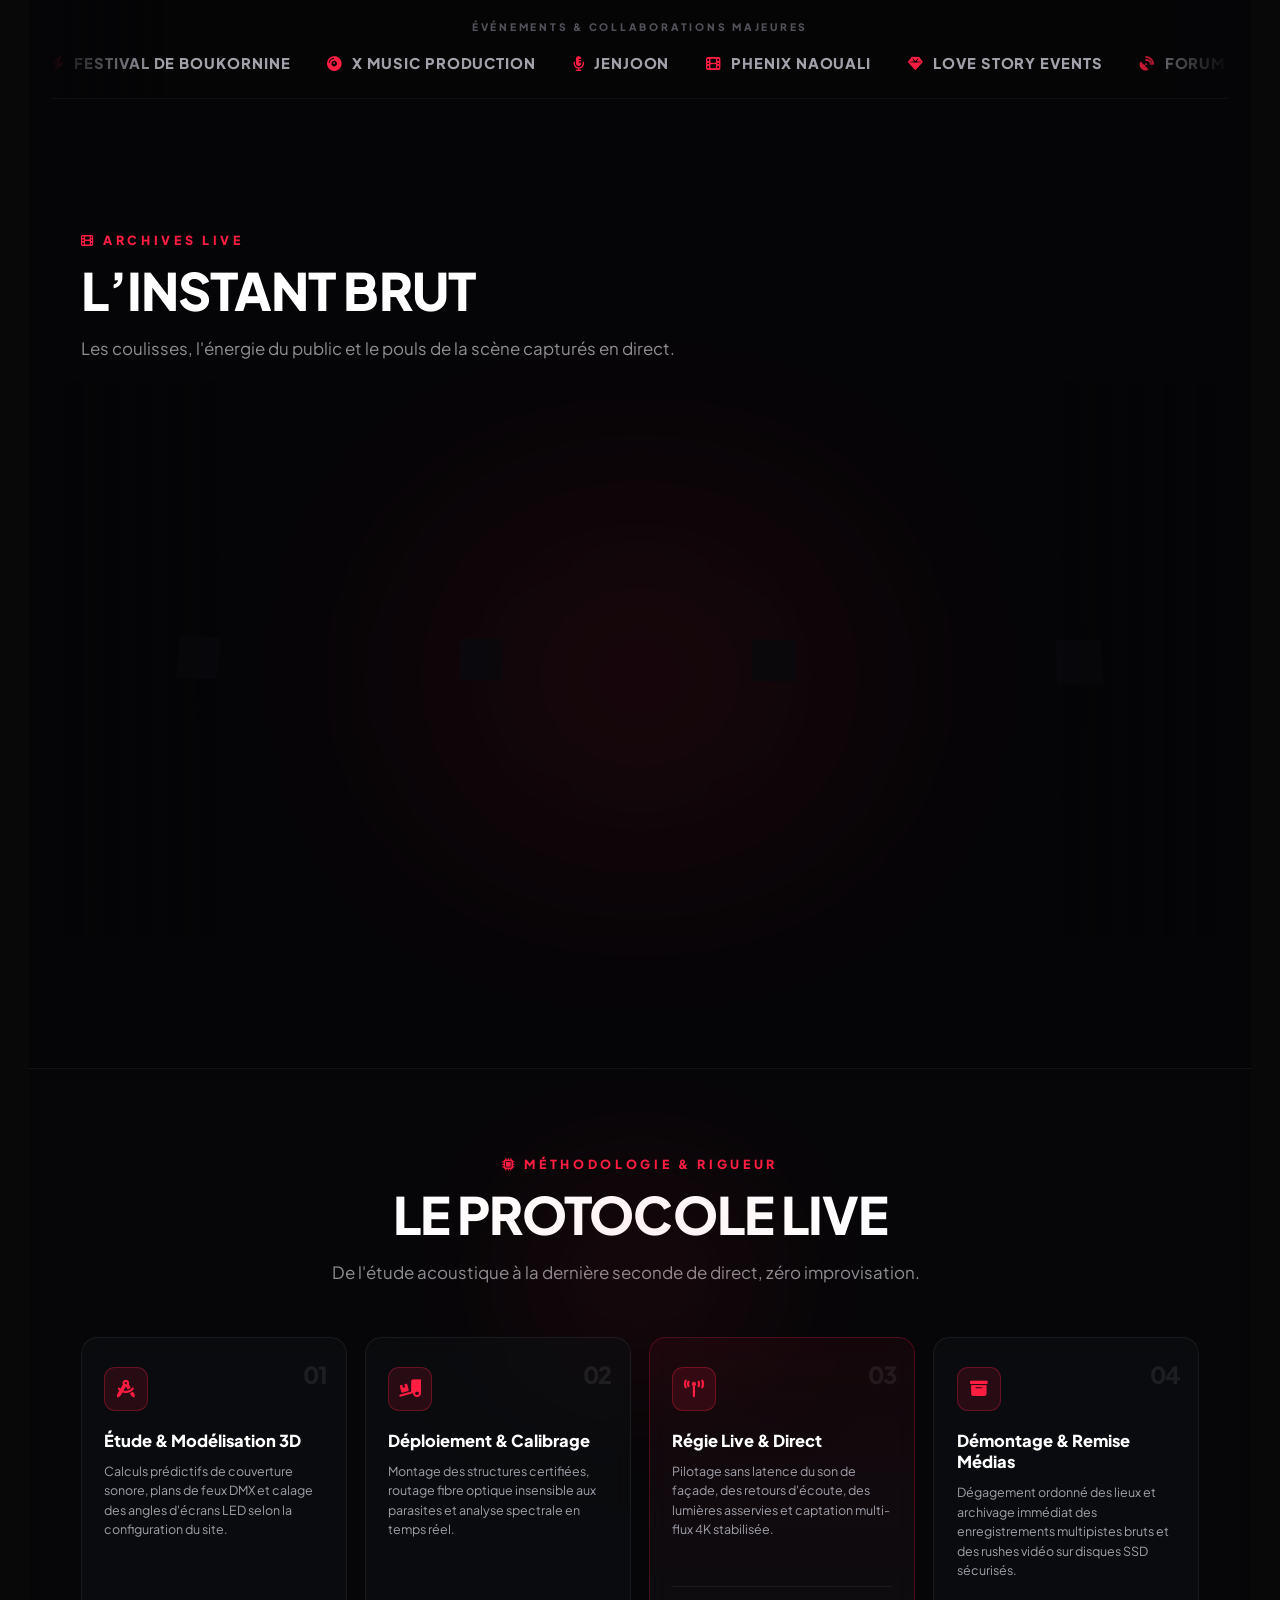
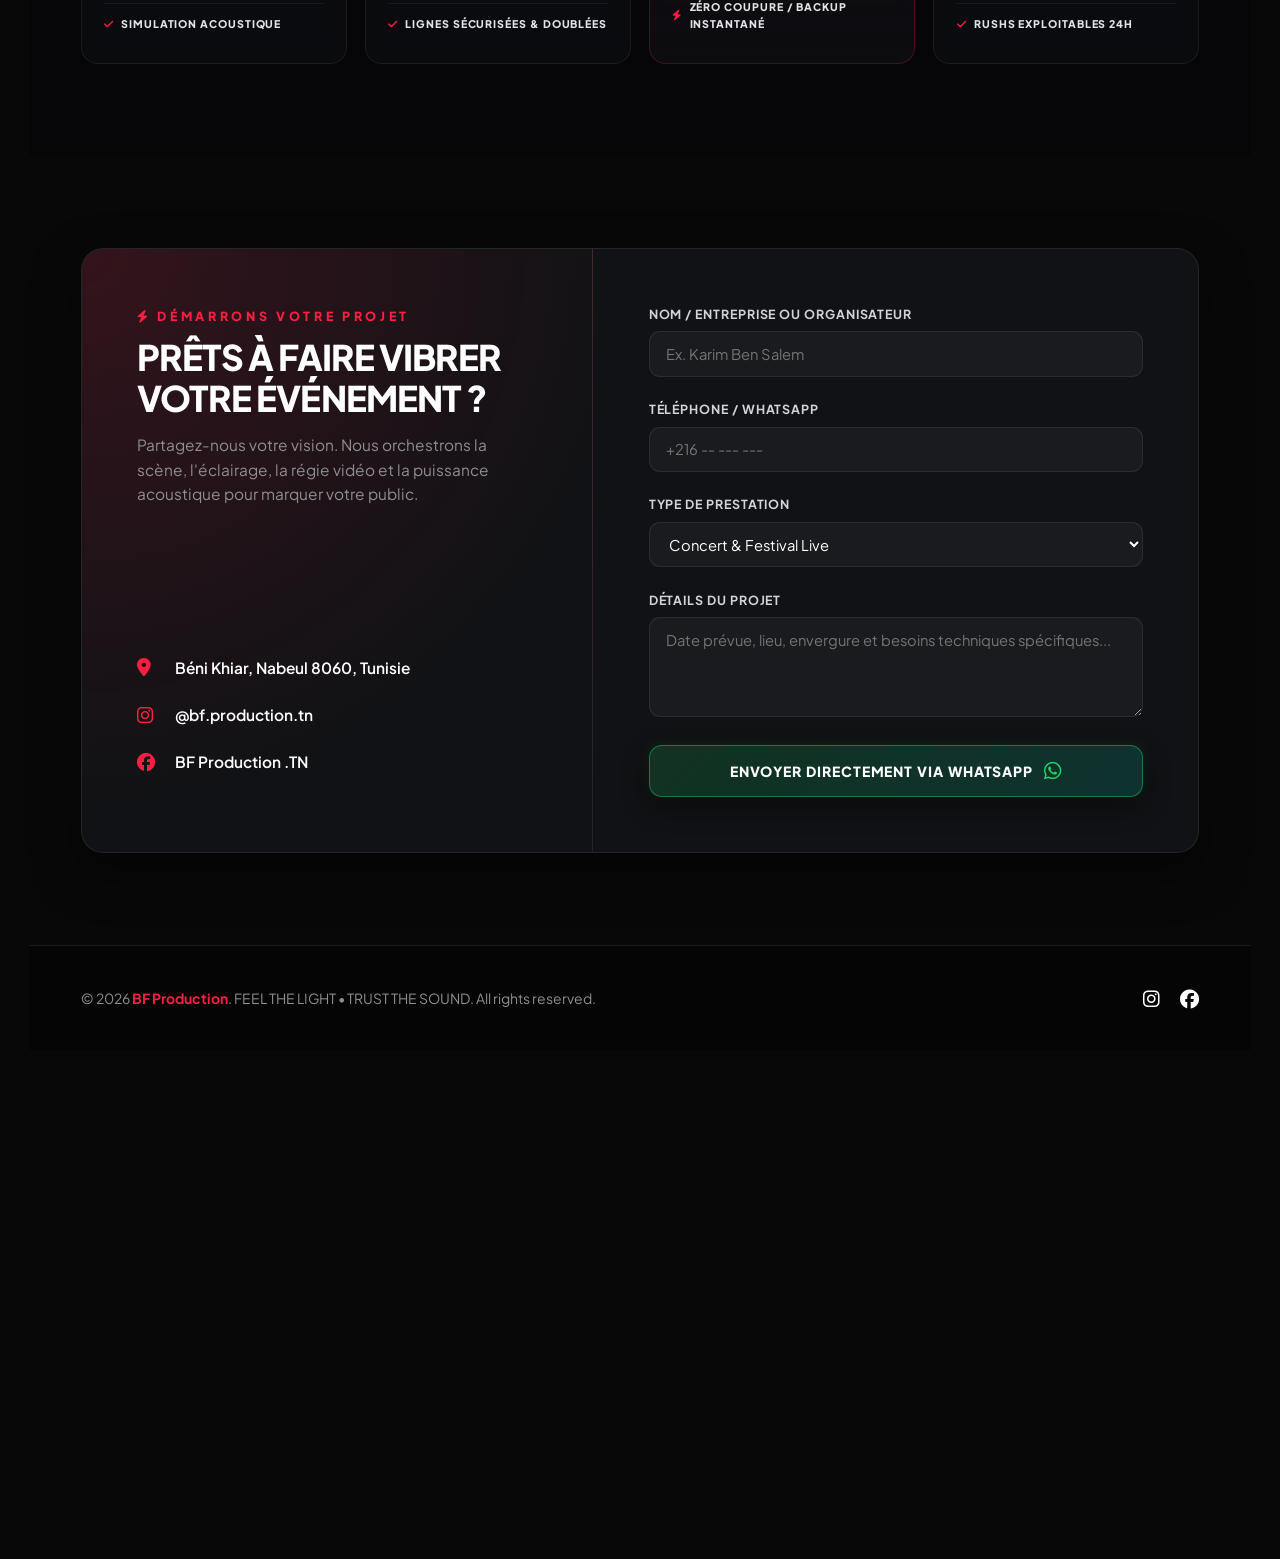
==== commit 837297c4: "add protocole" ====
--- a/index.html
+++ b/index.html
@@ -15,7 +15,7 @@
   <link rel="stylesheet" href="css/portfolio.css">
    <link rel="stylesheet" href="css/album.css">
   <link rel="stylesheet" href="css/services.css">
-  
+  <link rel="stylesheet" href="css/workflow.css">
   <link rel="stylesheet" href="css/contact.css">
   <link rel="stylesheet" href="css/partners.css">
 </head>
@@ -29,7 +29,7 @@
   <div data-include="components/services.html"></div>
  <div data-include="components/partners.html"></div>
  <div data-include="components/album.html"></div>
-
+<div data-include="components/workflow.html"></div>
   <div data-include="components/contact.html"></div>
   <div data-include="components/footer.html"></div>
 <!-- Floating WhatsApp Action CTA -->
--- a/css/portfolio.css
+++ b/css/portfolio.css
@@ -443,4 +443,88 @@
   .feature-badge span {
     font-size: 0.65rem;
   }
+}
+/* Bouton audio interactif */
+.reel-audio-icon {
+  background: rgba(10, 10, 14, 0.7);
+  border: 1px solid rgba(255, 255, 255, 0.2);
+  color: #fff;
+  border-radius: 50px;
+  padding: 6px 12px;
+  display: inline-flex;
+  align-items: center;
+  gap: 6px;
+  cursor: pointer;
+  backdrop-filter: blur(8px);
+  transition: all 0.3s ease;
+  z-index: 5;
+}
+
+.reel-audio-icon:hover {
+  background: var(--primary-red);
+  border-color: var(--primary-red);
+  transform: scale(1.05);
+}
+
+.reel-audio-icon i {
+  font-size: 0.85rem;
+}
+
+.audio-hint {
+  font-size: 0.65rem;
+  font-weight: 800;
+  letter-spacing: 1px;
+  text-transform: uppercase;
+}
+/* S'assurer que le HUD et le bouton sont au premier plan */
+.reel-hud {
+  position: absolute;
+  top: 16px;
+  left: 16px;
+  right: 16px;
+  display: flex;
+  justify-content: space-between;
+  align-items: center;
+  z-index: 10 !important; /* Passe au-dessus des overlays */
+  pointer-events: none; /* Laisse passer les clics autour */
+}
+
+.reel-live-tag,
+.reel-audio-icon {
+  pointer-events: auto; /* Réactive les clics sur les boutons */
+}
+
+.reel-audio-icon {
+  background: rgba(10, 10, 14, 0.75);
+  border: 1px solid rgba(255, 255, 255, 0.25);
+  color: #fff;
+  border-radius: 50px;
+  padding: 6px 14px;
+  display: inline-flex;
+  align-items: center;
+  gap: 8px;
+  cursor: pointer;
+  backdrop-filter: blur(10px);
+  transition: all 0.3s ease;
+  z-index: 12 !important;
+}
+
+.reel-audio-icon:hover,
+.reel-audio-icon.is-unmuted {
+  background: var(--primary-red);
+  border-color: var(--primary-red);
+  box-shadow: 0 0 15px rgba(255, 30, 66, 0.5);
+}
+
+.reel-audio-icon i {
+  font-size: 0.9rem;
+  pointer-events: none;
+}
+
+.audio-hint {
+  font-size: 0.68rem;
+  font-weight: 800;
+  letter-spacing: 1px;
+  text-transform: uppercase;
+  pointer-events: none;
 }
--- a/css/services.css
+++ b/css/services.css
@@ -202,4 +202,64 @@
     scroll-snap-align: start;
     border-radius: 10px;
   }
+}
+/* Conteneur relatif pour positionner l'estompage et la flèche */
+.services-nav-container {
+  position: relative;
+  width: 100%;
+  margin-bottom: 24px;
+}
+
+/* Masqué par défaut sur desktop */
+.nav-scroll-hint {
+  display: none;
+}
+
+/* ============================================================
+   INDICE DE DÉFILEMENT MOBILE
+   ============================================================ */
+@media (max-width: 768px) {
+  .services-nav-container {
+    margin-bottom: 16px;
+  }
+
+  /* Dégradé sombre + flèche pulsante sur le bord droit */
+  .nav-scroll-hint {
+    display: flex;
+    align-items: center;
+    justify-content: flex-end;
+    position: absolute;
+    top: 0;
+    right: 0;
+    bottom: 8px; /* Aligné avec la hauteur des boutons */
+    width: 50px;
+    padding-right: 8px;
+    background: linear-gradient(90deg, transparent 0%, #070709 75%);
+    pointer-events: none;
+    z-index: 5;
+    transition: opacity 0.3s ease;
+  }
+
+  .nav-scroll-hint i {
+    color: var(--primary-red);
+    font-size: 0.85rem;
+    animation: hintArrowPulse 1.4s ease-in-out infinite;
+    filter: drop-shadow(0 0 6px rgba(255, 30, 66, 0.6));
+  }
+
+  @keyframes hintArrowPulse {
+    0%, 100% {
+      transform: translateX(0);
+      opacity: 0.5;
+    }
+    50% {
+      transform: translateX(4px);
+      opacity: 1;
+    }
+  }
+
+  /* Classe injectée en JS quand l'utilisateur a déjà scrollé */
+  .nav-scroll-hint.is-hidden {
+    opacity: 0;
+  }
 }
--- a/css/workflow.css
+++ b/css/workflow.css
@@ -0,0 +1,389 @@
+/* ============================================================
+   WORKFLOW / PROTOCOLE TECHNIQUE
+   ============================================================ */
+.section.workflow {
+  background: #060608;
+  padding: 90px 0 100px;
+  position: relative;
+  overflow: hidden;
+  border-top: 1px solid rgba(255, 255, 255, 0.05);
+}
+
+.workflow-glow {
+  position: absolute;
+  top: 30%;
+  left: 50%;
+  transform: translate(-50%, -50%);
+  width: 500px;
+  height: 250px;
+  background: radial-gradient(circle, rgba(255, 30, 66, 0.12), transparent 70%);
+  filter: blur(80px);
+  pointer-events: none;
+}
+
+.workflow-header {
+  text-align: center;
+  max-width: 680px;
+  margin: 0 auto 55px;
+}
+
+.workflow-grid {
+  display: grid;
+  grid-template-columns: repeat(4, 1fr);
+  gap: 20px;
+}
+
+.step-card {
+  position: relative;
+  background: rgba(14, 15, 19, 0.6);
+  border: 1px solid rgba(255, 255, 255, 0.07);
+  border-radius: 18px;
+  padding: 32px 24px;
+  backdrop-filter: blur(12px);
+  display: flex;
+  flex-direction: column;
+  transition: transform 0.35s cubic-bezier(0.16, 1, 0.3, 1),
+              border-color 0.35s ease,
+              box-shadow 0.35s ease;
+}
+
+.step-card:hover {
+  transform: translateY(-6px);
+  border-color: rgba(255, 30, 66, 0.4);
+  box-shadow: 0 18px 40px rgba(0, 0, 0, 0.8), 0 0 20px rgba(255, 30, 66, 0.12);
+}
+
+/* Étape clé Live mise en exergue */
+.step-card.featured-step {
+  border-color: rgba(255, 30, 66, 0.25);
+  background: linear-gradient(180deg, rgba(255, 30, 66, 0.06) 0%, rgba(14, 15, 19, 0.8) 100%);
+}
+
+.step-index {
+  position: absolute;
+  top: 20px;
+  right: 20px;
+  font-size: 1.6rem;
+  font-weight: 900;
+  color: rgba(255, 255, 255, 0.08);
+  letter-spacing: -1px;
+}
+
+.step-icon {
+  width: 48px;
+  height: 48px;
+  border-radius: 12px;
+  background: rgba(255, 30, 66, 0.12);
+  border: 1px solid rgba(255, 30, 66, 0.3);
+  display: flex;
+  align-items: center;
+  justify-content: center;
+  color: var(--primary-red);
+  font-size: 1.2rem;
+  margin-bottom: 20px;
+}
+
+.step-card h3 {
+  font-size: 1.12rem;
+  font-weight: 800;
+  color: #fff;
+  margin-bottom: 12px;
+  line-height: 1.3;
+}
+
+.step-card p {
+  color: #a1a1aa;
+  font-size: 0.85rem;
+  line-height: 1.55;
+  margin-bottom: 24px;
+  flex-grow: 1;
+}
+
+.step-metric {
+  display: inline-flex;
+  align-items: center;
+  gap: 8px;
+  font-size: 0.72rem;
+  font-weight: 800;
+  text-transform: uppercase;
+  letter-spacing: 1px;
+  color: #e4e4e7;
+  padding-top: 14px;
+  border-top: 1px solid rgba(255, 255, 255, 0.06);
+}
+
+.step-metric i {
+  color: var(--primary-red);
+}
+
+/* ============================================================
+   RESPONSIVE MOBILE
+   ============================================================ */
+@media (max-width: 992px) {
+  .workflow-grid {
+    grid-template-columns: repeat(2, 1fr);
+  }
+}
+
+@media (max-width: 768px) {
+  .section.workflow {
+    padding: 50px 16px;
+  }
+
+  .workflow-header {
+    margin-bottom: 30px;
+  }
+
+  .workflow-grid {
+    grid-template-columns: 1fr;
+    gap: 14px;
+  }
+
+  .step-card {
+    padding: 22px 18px;
+  }
+
+  .step-index {
+    font-size: 1.3rem;
+  }
+
+  .step-card h3 {
+    font-size: 1.05rem;
+  }
+
+  .step-card p {
+    margin-bottom: 16px;
+  }
+}
+/* Assurer la visibilité immédiate des cartes */
+.workflow-grid .step-card {
+  opacity: 1 !important;
+  transform: none !important;
+}
+/* ============================================================
+   WORKFLOW MOBILE COMPACT : CARROUSEL HORIZONTAL SANS SCROLL VERTICAL
+   ============================================================ */
+@media (max-width: 768px) {
+  .section.workflow {
+    padding: 40px 0 35px; /* Déborde jusqu'aux bords pour le swipe */
+  }
+
+  .workflow .container {
+    padding: 0 16px;
+  }
+
+  .workflow-header {
+    margin-bottom: 20px;
+    text-align: left; /* Plus percutant et compact sur smartphone */
+  }
+
+  .workflow-header .section-subtitle {
+    font-size: 0.85rem;
+    margin-top: 6px;
+  }
+
+  /* Transformation en ruban horizontal défilable au doigt */
+  .workflow-grid {
+    display: flex;
+    overflow-x: auto;
+    scroll-snap-type: x mandatory;
+    scroll-behavior: smooth;
+    -webkit-overflow-scrolling: touch;
+    gap: 12px;
+    padding: 8px 16px 16px;
+    margin: 0 -16px; /* Permet aux cartes de glisser d'un bord à l'autre */
+  }
+
+  /* Masquer la scrollbar tout en gardant le défilement */
+  .workflow-grid::-webkit-scrollbar {
+    display: none;
+  }
+  .workflow-grid {
+    -ms-overflow-style: none;
+    scrollbar-width: none;
+  }
+
+  /* Chaque carte prend 82% de l'écran (laisse entrevoir la suivante) */
+  .workflow-grid .step-card {
+    flex: 0 0 82%;
+    scroll-snap-align: center;
+    padding: 20px 18px;
+    border-radius: 14px;
+    min-height: auto;
+  }
+
+  .step-index {
+    font-size: 1.25rem;
+    top: 14px;
+    right: 14px;
+  }
+
+  .step-icon {
+    width: 38px;
+    height: 38px;
+    font-size: 1rem;
+    margin-bottom: 12px;
+    border-radius: 10px;
+  }
+
+  .step-card h3 {
+    font-size: 1rem;
+    margin-bottom: 8px;
+  }
+
+  .step-card p {
+    font-size: 0.8rem;
+    line-height: 1.4;
+    margin-bottom: 14px;
+  }
+
+  .step-metric {
+    font-size: 0.65rem;
+    padding-top: 10px;
+    letter-spacing: 0.5px;
+  }
+}
+/* Positionnement général */
+.workflow-carousel-wrap {
+  position: relative;
+  width: 100%;
+}
+
+.workflow-scroll-hint {
+  display: none;
+}
+
+/* ============================================================
+   WORKFLOW MOBILE COMPACT : CARROUSEL + INDICE DROITE
+   ============================================================ */
+@media (max-width: 768px) {
+  .section.workflow {
+    padding: 40px 0 35px;
+  }
+
+  .workflow .container {
+    padding: 0 16px;
+  }
+
+  .workflow-header {
+    margin-bottom: 20px;
+    text-align: left;
+  }
+
+  .workflow-header .section-subtitle {
+    font-size: 0.85rem;
+    margin-top: 6px;
+  }
+
+  /* Ruban défilable */
+  .workflow-grid {
+    display: flex;
+    overflow-x: auto;
+    scroll-snap-type: x mandatory;
+    scroll-behavior: smooth;
+    -webkit-overflow-scrolling: touch;
+    gap: 12px;
+    padding: 8px 16px 16px;
+    margin: 0 -16px;
+  }
+
+  .workflow-grid::-webkit-scrollbar {
+    display: none;
+  }
+  .workflow-grid {
+    -ms-overflow-style: none;
+    scrollbar-width: none;
+  }
+
+  .workflow-grid .step-card {
+    flex: 0 0 82%;
+    scroll-snap-align: center;
+    padding: 20px 18px;
+    border-radius: 14px;
+    min-height: auto;
+  }
+
+  .step-index {
+    font-size: 1.25rem;
+    top: 14px;
+    right: 14px;
+  }
+
+  .step-icon {
+    width: 38px;
+    height: 38px;
+    font-size: 1rem;
+    margin-bottom: 12px;
+    border-radius: 10px;
+  }
+
+  .step-card h3 {
+    font-size: 1rem;
+    margin-bottom: 8px;
+  }
+
+  .step-card p {
+    font-size: 0.8rem;
+    line-height: 1.4;
+    margin-bottom: 14px;
+  }
+
+  .step-metric {
+    font-size: 0.65rem;
+    padding-top: 10px;
+    letter-spacing: 0.5px;
+  }
+
+  /* --- INDICE FLOTTANT ET GRADIENT DROIT --- */
+  .workflow-scroll-hint {
+    display: flex;
+    align-items: center;
+    justify-content: center;
+    position: absolute;
+    top: 50%;
+    right: 4px;
+    transform: translateY(-50%);
+    width: 34px;
+    height: 34px;
+    background: rgba(14, 15, 19, 0.88);
+    border: 1px solid rgba(255, 30, 66, 0.4);
+    border-radius: 50%;
+    box-shadow: 0 4px 15px rgba(0, 0, 0, 0.8), 0 0 12px rgba(255, 30, 66, 0.35);
+    backdrop-filter: blur(8px);
+    z-index: 10;
+    pointer-events: none;
+    transition: opacity 0.35s ease, transform 0.35s ease;
+  }
+
+  .workflow-scroll-hint i {
+    color: #fff;
+    font-size: 0.78rem;
+    animation: bounceRight 1.4s infinite;
+  }
+
+  /* Anneau radar pulsant */
+  .hint-pulse-ring {
+    position: absolute;
+    inset: -3px;
+    border-radius: 50%;
+    border: 1px solid var(--primary-red);
+    animation: pulseRing 1.8s infinite;
+    pointer-events: none;
+  }
+
+  @keyframes bounceRight {
+    0%, 100% { transform: translateX(0); }
+    50% { transform: translateX(3px); }
+  }
+
+  @keyframes pulseRing {
+    0% { transform: scale(0.95); opacity: 0.8; }
+    100% { transform: scale(1.4); opacity: 0; }
+  }
+
+  /* Classe masquant l'indice une fois que l'utilisateur a balayé l'écran */
+  .workflow-scroll-hint.is-hidden {
+    opacity: 0;
+    transform: translateY(-50%) scale(0.8);
+  }
+}
--- a/css/contact.css
+++ b/css/contact.css
@@ -133,4 +133,88 @@
   .form-group textarea {
     font-size: 16px; /* Prevents iOS auto-zoom on input focus */
   }
+}
+/* ============================================================
+   BOUTON D'ACTION WHATSAPP ULTRA-PREMIUM
+   ============================================================ */
+.contact-form .btn-full {
+  width: 100%;
+  display: inline-flex;
+  align-items: center;
+  justify-content: center;
+  gap: 12px;
+  padding: 16px 28px;
+  border-radius: 14px;
+  border: 1px solid rgba(37, 211, 102, 0.45);
+  background: linear-gradient(135deg, rgba(37, 211, 102, 0.18) 0%, rgba(18, 140, 126, 0.28) 100%), #0d0f12;
+  color: #ffffff;
+  font-family: inherit;
+  font-size: 0.95rem;
+  font-weight: 800;
+  letter-spacing: 1px;
+  text-transform: uppercase;
+  cursor: pointer;
+  position: relative;
+  overflow: hidden;
+  box-shadow: 0 10px 25px rgba(0, 0, 0, 0.5), 0 0 15px rgba(37, 211, 102, 0.12);
+  transition: transform 0.35s cubic-bezier(0.16, 1, 0.3, 1),
+              box-shadow 0.35s ease,
+              border-color 0.35s ease,
+              background 0.35s ease;
+}
+
+/* Reflet lumineux au passage de la souris */
+.contact-form .btn-full::before {
+  content: '';
+  position: absolute;
+  top: 0;
+  left: -100%;
+  width: 60%;
+  height: 100%;
+  background: linear-gradient(90deg, transparent, rgba(255, 255, 255, 0.15), transparent);
+  transform: skewX(-20deg);
+  transition: left 0.75s ease;
+  pointer-events: none;
+}
+
+/* Style de l'icône WhatsApp */
+.contact-form .btn-full i {
+  font-size: 1.35rem;
+  color: #25d366;
+  transition: transform 0.35s cubic-bezier(0.16, 1, 0.3, 1), color 0.3s ease;
+}
+
+/* États au survol */
+.contact-form .btn-full:hover {
+  background: linear-gradient(135deg, rgba(37, 211, 102, 0.32) 0%, rgba(18, 140, 126, 0.45) 100%), #0f1318;
+  border-color: #25d366;
+  transform: translateY(-2px);
+  box-shadow: 0 14px 30px rgba(0, 0, 0, 0.6), 0 0 25px rgba(37, 211, 102, 0.3);
+}
+
+.contact-form .btn-full:hover::before {
+  left: 180%;
+}
+
+.contact-form .btn-full:hover i {
+  transform: scale(1.15) rotate(-5deg);
+  color: #ffffff;
+}
+
+.contact-form .btn-full:active {
+  transform: translateY(0);
+}
+
+/* Version mobile */
+@media (max-width: 768px) {
+  .contact-form .btn-full {
+    padding: 14px 20px;
+    font-size: 0.82rem;
+    letter-spacing: 0.5px;
+    gap: 10px;
+  }
+
+  .contact-form .btn-full i {
+    font-size: 1.2rem;
+  }
 }
